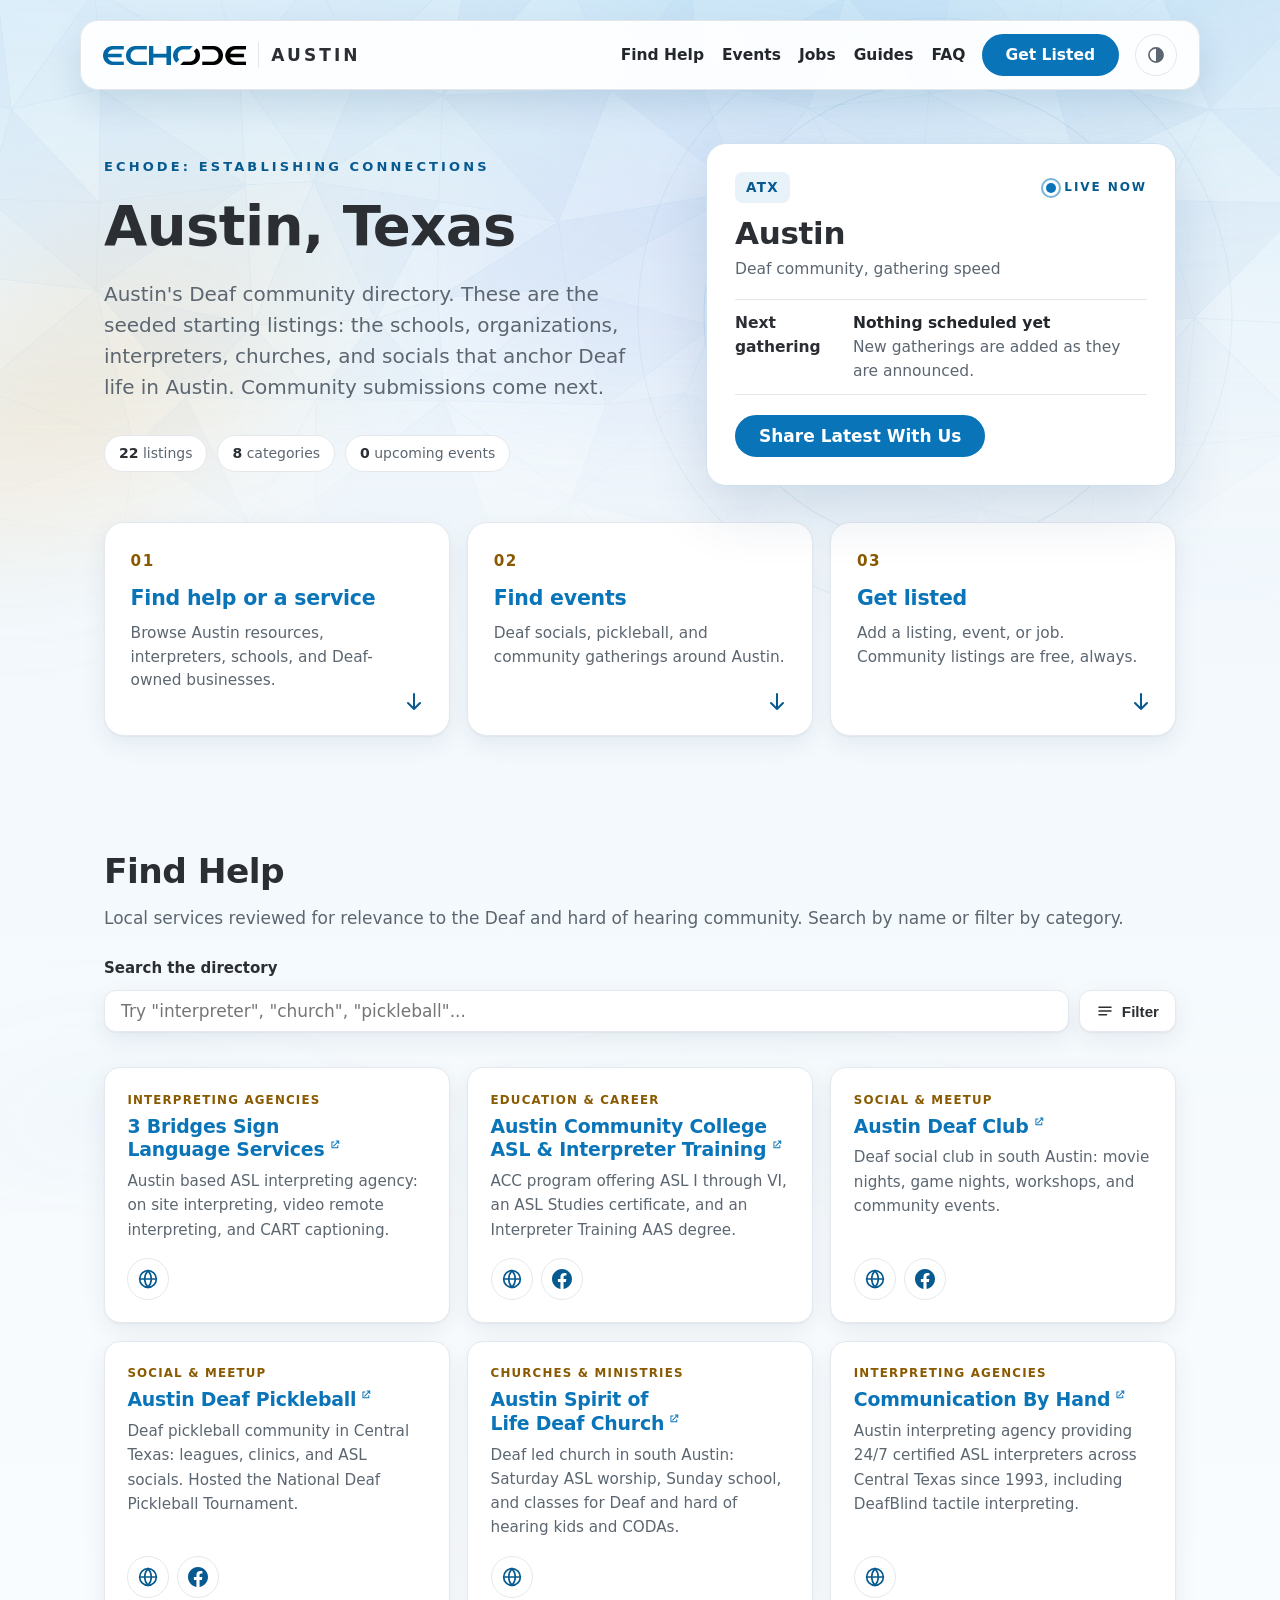
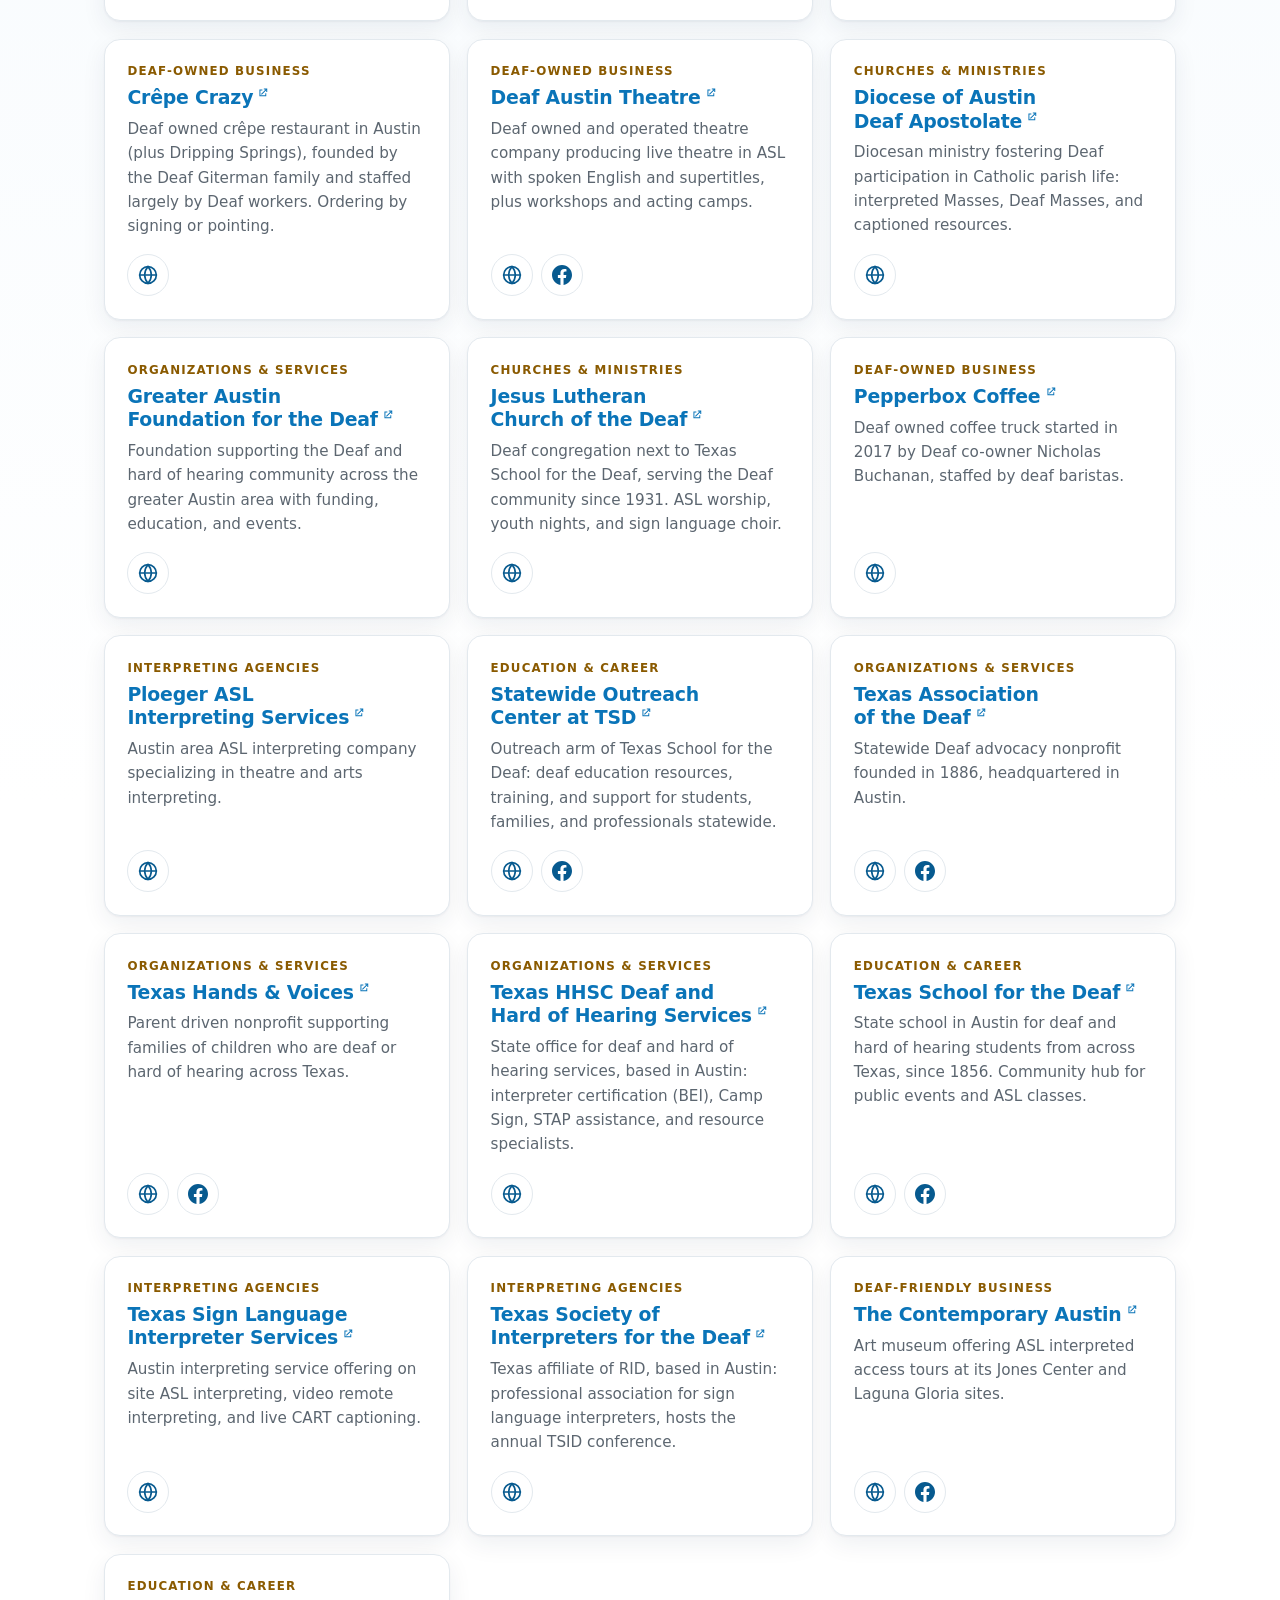
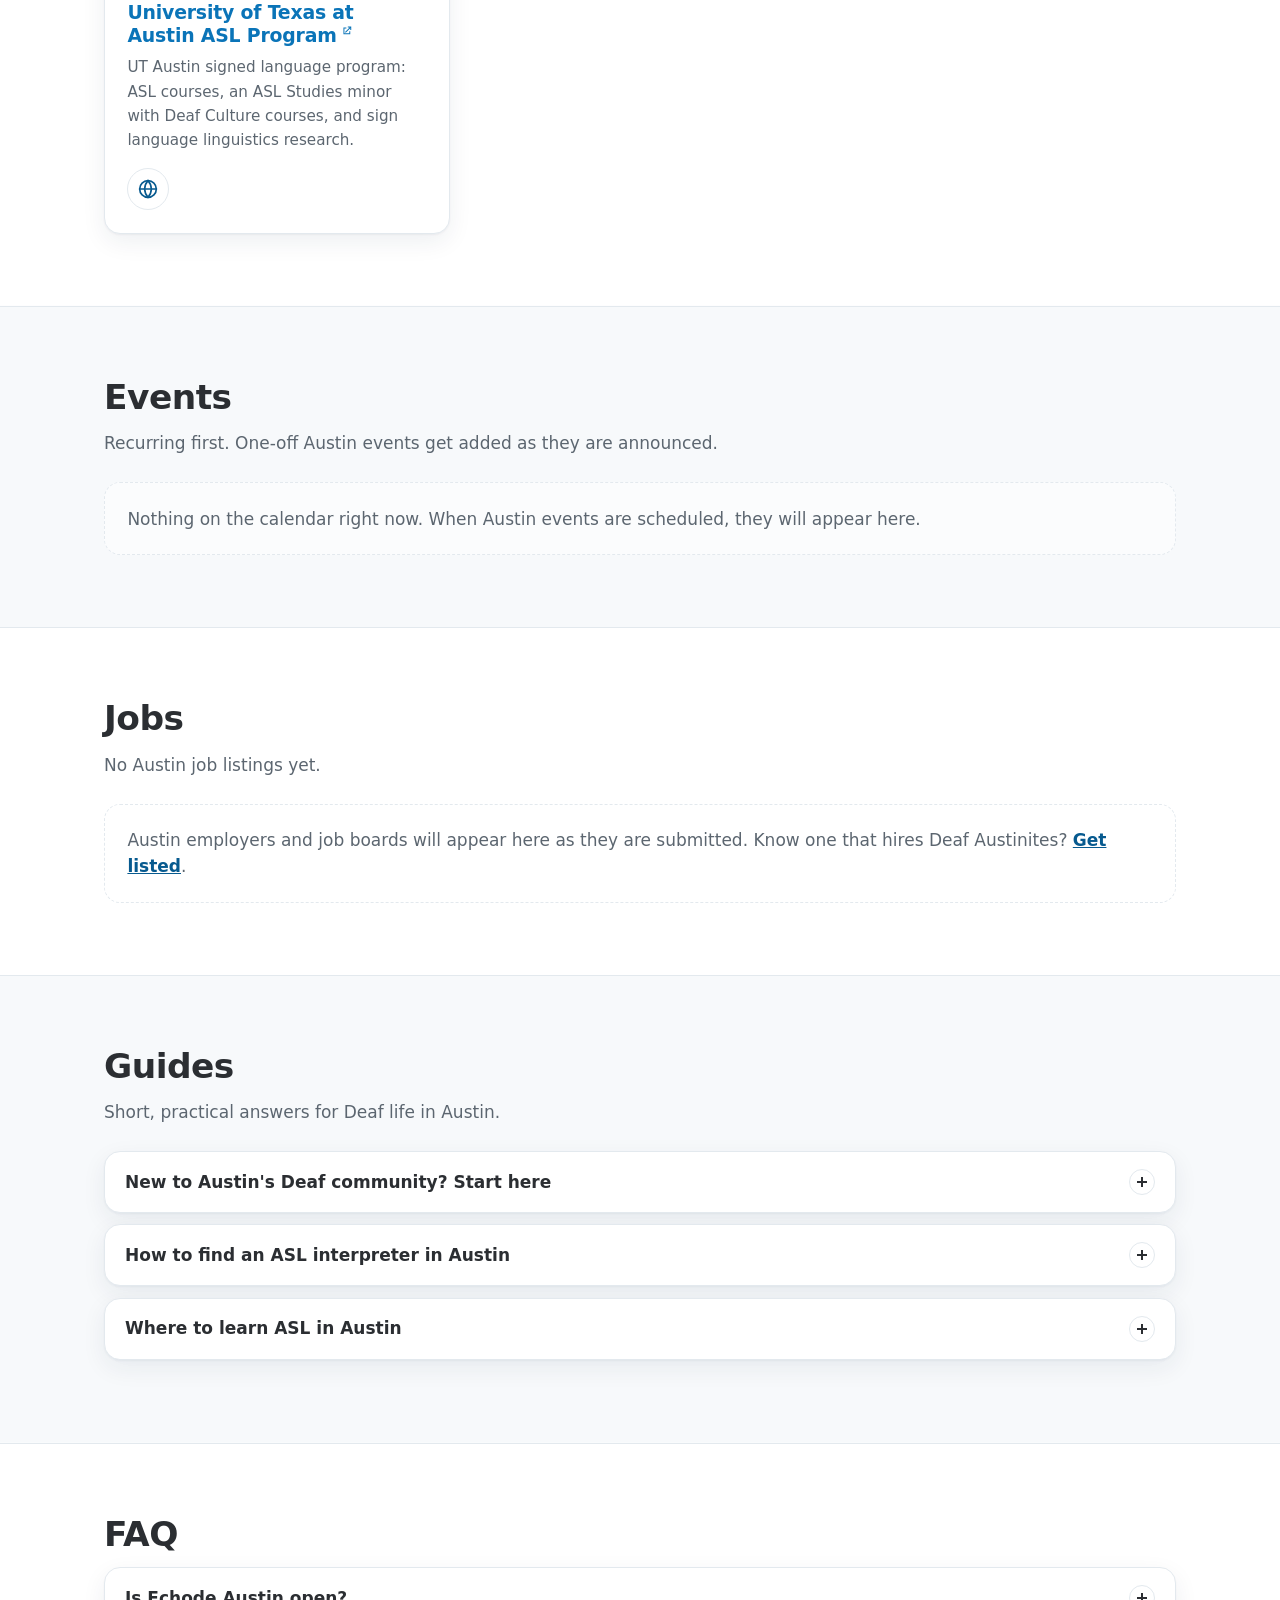
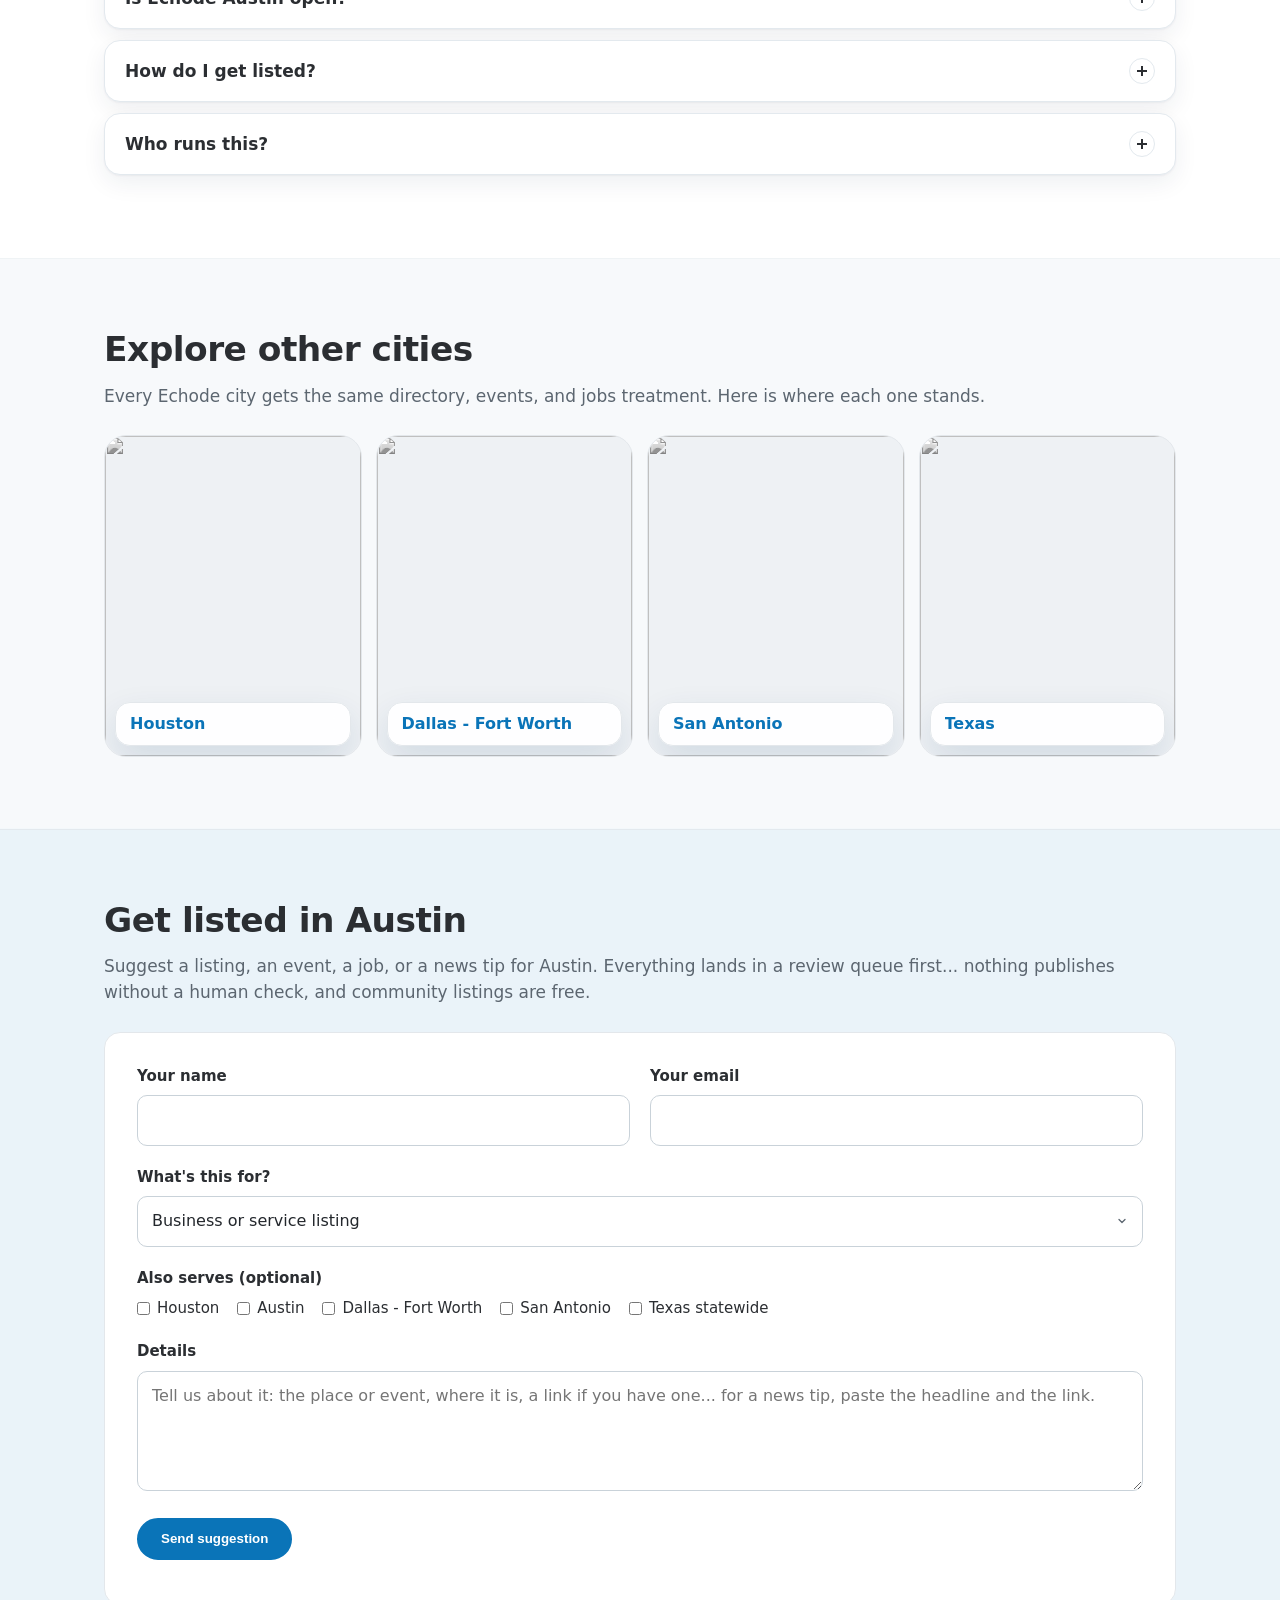
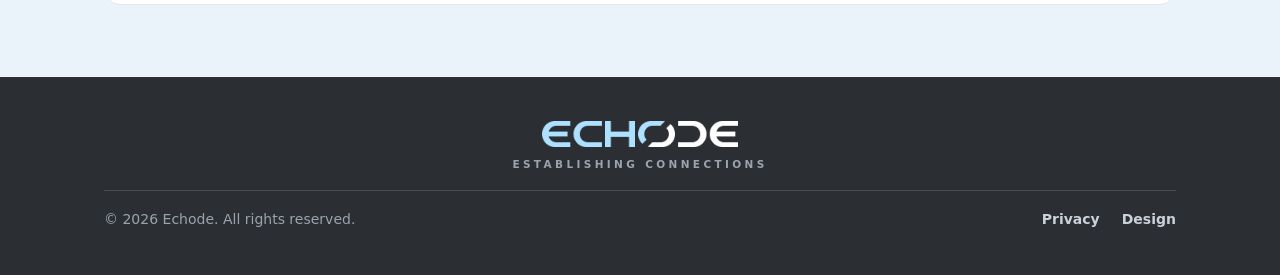
==== atx/index.html @ a5062a6b "Homepage: drop the blue outline on the Houston city card (matches the other cities)" ====
<!DOCTYPE html>
<html lang="en">
<head>
<meta charset="UTF-8">
<meta name="viewport" content="width=device-width, initial-scale=1.0">
<title>Echode Austin - Deaf Community Directory</title>
<link rel="icon" type="image/png" href="../favicon.png" media="(prefers-color-scheme: light)">
<link rel="icon" type="image/png" href="../favicon-dark.png" media="(prefers-color-scheme: dark)">
<link rel="apple-touch-icon" href="../apple-touch-icon.png">
<meta name="description" content="Echode Austin: Austin's Deaf community directory. Seeded listings, events, jobs, and guides, live now.">
<link rel="canonical" href="https://echode.com/atx/">
<meta property="og:title" content="Echode Austin - Deaf Community Directory">
<meta property="og:description" content="Echode Austin: Austin's Deaf community directory. Seeded listings, events, jobs, and guides, live now.">
<meta property="og:type" content="website">
<meta property="og:url" content="https://echode.com/atx/">
<meta property="og:image" content="https://echode.com/og-image.png">
<meta property="og:image:width" content="1200">
<meta property="og:image:height" content="630">
<meta property="og:image:alt" content="Echode share card">
<meta name="twitter:card" content="summary_large_image">
<meta name="twitter:title" content="Echode Austin - Deaf Community Directory">
<meta name="twitter:description" content="Echode Austin: Austin's Deaf community directory. Seeded listings, events, jobs, and guides, live now.">
<meta name="twitter:image" content="https://echode.com/og-image.png">
<link rel="stylesheet" href="../shared.css?v=5">
<!-- Google Analytics -->
<script async src="https://www.googletagmanager.com/gtag/js?id=G-Y56G4N26M4"></script>
<script src="../head.js?v=1"></script>



<link rel="stylesheet" href="../city.css?v=3">
</head>
<body>

<a class="skip" href="#find-help">Skip to main content</a>

<div class="bg-aurora" aria-hidden="true"><i class="b1"></i><i class="b2"></i><i class="b3"></i><i class="b4"></i><i class="b5"></i><i class="b6"></i><div class="bg-mesh"><svg viewBox="0 0 1440 620" preserveAspectRatio="xMidYMin slice" aria-hidden="true" focusable="false"><g opacity="0.47"><polygon points="-60,-40 91,-57 -43,-26" fill="#eef4f9"/><polygon points="-61,295 -68,498 -60,-40" fill="#e6eff6"/><polygon points="91,-57 -11,76 -43,-26" fill="#f4f8fb"/><polygon points="-11,76 -60,-40 -43,-26" fill="#eef4f9"/><polygon points="537,641 1500,660 -60,660" fill="#e6eff6"/><polygon points="-61,295 -31,420 -68,498" fill="#f4f8fb"/><polygon points="300,-56 1136,-56 648,-36" fill="#eef4f9"/><polygon points="1136,-56 300,-56 91,-57" fill="#e6eff6"/><polygon points="1029,-42 1136,-56 1118,70" fill="#f4f8fb"/><polygon points="1136,-56 1029,-42 648,-36" fill="#eef4f9"/><polygon points="1392,-18 1136,-56 1500,-40" fill="#e6eff6"/><polygon points="1396,103 1392,-18 1500,-40" fill="#f4f8fb"/><polygon points="-61,295 -39,191 55,265" fill="#eef4f9"/><polygon points="-39,191 -61,295 -60,-40" fill="#e6eff6"/><polygon points="-11,76 -39,191 -60,-40" fill="#f4f8fb"/><polygon points="451,64 404,176 332,72" fill="#eef4f9"/><polygon points="537,641 887,637 1500,660" fill="#e6eff6"/><polygon points="406,387 405,484 342,508" fill="#f4f8fb"/><polygon points="405,484 406,387 530,388" fill="#eef4f9"/><polygon points="777,75 920,-4 883,105" fill="#e6eff6"/><polygon points="1136,-56 1225,-5 1118,70" fill="#f4f8fb"/><polygon points="1392,-18 1225,-5 1136,-56" fill="#eef4f9"/><polygon points="-39,191 88,193 55,265" fill="#e6eff6"/><polygon points="88,193 -39,191 -11,76" fill="#f4f8fb"/><polygon points="88,193 193,281 55,265" fill="#eef4f9"/><polygon points="193,281 88,193 196,196" fill="#e6eff6"/><polygon points="338,179 404,176 345,315" fill="#f4f8fb"/><polygon points="193,281 338,179 345,315" fill="#eef4f9"/><polygon points="338,179 193,281 196,196" fill="#e6eff6"/><polygon points="404,176 338,179 332,72" fill="#f4f8fb"/><polygon points="338,179 197,86 332,72" fill="#eef4f9"/><polygon points="197,86 338,179 196,196" fill="#e6eff6"/><polygon points="692,87 529,92 648,-36" fill="#f4f8fb"/><polygon points="404,176 529,92 525,195" fill="#eef4f9"/><polygon points="451,64 529,92 404,176" fill="#e6eff6"/><polygon points="300,-56 403,-22 332,72" fill="#f4f8fb"/><polygon points="403,-22 451,64 332,72" fill="#eef4f9"/><polygon points="230,432 280,385 342,508" fill="#e6eff6"/><polygon points="280,385 406,387 342,508" fill="#f4f8fb"/><polygon points="406,387 280,385 345,315" fill="#eef4f9"/><polygon points="280,385 193,281 345,315" fill="#e6eff6"/><polygon points="193,281 280,385 230,432" fill="#f4f8fb"/><polygon points="464,309 524,289 530,388" fill="#eef4f9"/><polygon points="406,387 464,309 530,388" fill="#e6eff6"/><polygon points="464,309 406,387 345,315" fill="#f4f8fb"/><polygon points="404,176 464,309 345,315" fill="#eef4f9"/><polygon points="464,309 404,176 525,195" fill="#e6eff6"/><polygon points="524,289 464,309 525,195" fill="#f4f8fb"/><polygon points="347,612 537,641 -60,660" fill="#eef4f9"/><polygon points="183,602 347,612 -60,660" fill="#e6eff6"/><polygon points="219,522 230,432 342,508" fill="#f4f8fb"/><polygon points="347,612 219,522 342,508" fill="#eef4f9"/><polygon points="219,522 347,612 183,602" fill="#e6eff6"/><polygon points="-68,498 46,616 -68,637" fill="#f4f8fb"/><polygon points="46,616 -60,660 -68,637" fill="#eef4f9"/><polygon points="46,616 183,602 -60,660" fill="#e6eff6"/><polygon points="887,637 1274,642 1500,660" fill="#f4f8fb"/><polygon points="791,316 873,430 764,381" fill="#eef4f9"/><polygon points="654,484 687,392 764,381" fill="#e6eff6"/><polygon points="687,392 654,484 530,388" fill="#f4f8fb"/><polygon points="687,392 791,316 764,381" fill="#eef4f9"/><polygon points="582,528 405,484 530,388" fill="#e6eff6"/><polygon points="654,484 582,528 530,388" fill="#f4f8fb"/><polygon points="769,-24 692,87 648,-36" fill="#eef4f9"/><polygon points="769,-24 777,75 692,87" fill="#e6eff6"/><polygon points="769,-24 920,-4 777,75" fill="#f4f8fb"/><polygon points="1029,-42 769,-24 648,-36" fill="#eef4f9"/><polygon points="920,-4 769,-24 1029,-42" fill="#e6eff6"/><polygon points="641,215 524,289 525,195" fill="#f4f8fb"/><polygon points="529,92 641,215 525,195" fill="#eef4f9"/><polygon points="641,215 529,92 692,87" fill="#e6eff6"/><polygon points="993,170 930,192 883,105" fill="#f4f8fb"/><polygon points="1000,91 1029,-42 1118,70" fill="#eef4f9"/><polygon points="1000,91 920,-4 1029,-42" fill="#e6eff6"/><polygon points="920,-4 1000,91 883,105" fill="#f4f8fb"/><polygon points="1000,91 993,170 883,105" fill="#eef4f9"/><polygon points="1403,316 1396,103 1500,-40" fill="#e6eff6"/><polygon points="1500,660 1403,316 1500,-40" fill="#f4f8fb"/><polygon points="1401,514 1403,316 1500,660" fill="#eef4f9"/><polygon points="300,-56 192,-9 91,-57" fill="#e6eff6"/><polygon points="192,-9 300,-56 332,72" fill="#f4f8fb"/><polygon points="197,86 192,-9 332,72" fill="#eef4f9"/><polygon points="88,193 111,106 196,196" fill="#e6eff6"/><polygon points="111,106 197,86 196,196" fill="#f4f8fb"/><polygon points="111,106 88,193 -11,76" fill="#eef4f9"/><polygon points="111,106 -11,76 91,-57" fill="#e6eff6"/><polygon points="192,-9 111,106 91,-57" fill="#f4f8fb"/><polygon points="111,106 192,-9 197,86" fill="#eef4f9"/><polygon points="529,92 554,-33 648,-36" fill="#e6eff6"/><polygon points="554,-33 529,92 451,64" fill="#f4f8fb"/><polygon points="403,-22 554,-33 451,64" fill="#eef4f9"/><polygon points="554,-33 300,-56 648,-36" fill="#e6eff6"/><polygon points="554,-33 403,-22 300,-56" fill="#f4f8fb"/><polygon points="405,484 452,599 342,508" fill="#eef4f9"/><polygon points="452,599 347,612 342,508" fill="#e6eff6"/><polygon points="347,612 452,599 537,641" fill="#f4f8fb"/><polygon points="452,599 582,528 537,641" fill="#eef4f9"/><polygon points="582,528 452,599 405,484" fill="#e6eff6"/><polygon points="193,281 80,376 55,265" fill="#f4f8fb"/><polygon points="80,376 193,281 230,432" fill="#eef4f9"/><polygon points="80,376 -61,295 55,265" fill="#e6eff6"/><polygon points="80,376 -31,420 -61,295" fill="#f4f8fb"/><polygon points="57,495 219,522 183,602" fill="#eef4f9"/><polygon points="46,616 57,495 183,602" fill="#e6eff6"/><polygon points="219,522 57,495 230,432" fill="#f4f8fb"/><polygon points="57,495 80,376 230,432" fill="#eef4f9"/><polygon points="80,376 57,495 -31,420" fill="#e6eff6"/><polygon points="-31,420 57,495 -68,498" fill="#f4f8fb"/><polygon points="57,495 46,616 -68,498" fill="#eef4f9"/><polygon points="1384,611 1401,514 1500,660" fill="#e6eff6"/><polygon points="1274,642 1384,611 1500,660" fill="#f4f8fb"/><polygon points="1050,492 873,430 1030,389" fill="#eef4f9"/><polygon points="1116,590 1050,492 1153,515" fill="#e6eff6"/><polygon points="1050,492 1173,411 1153,515" fill="#f4f8fb"/><polygon points="1173,411 1050,492 1030,389" fill="#eef4f9"/><polygon points="1050,492 886,522 873,430" fill="#e6eff6"/><polygon points="769,599 640,623 654,484" fill="#f4f8fb"/><polygon points="640,623 582,528 654,484" fill="#eef4f9"/><polygon points="582,528 640,623 537,641" fill="#e6eff6"/><polygon points="640,623 887,637 537,641" fill="#f4f8fb"/><polygon points="640,623 769,599 887,637" fill="#eef4f9"/><polygon points="641,215 649,279 524,289" fill="#e6eff6"/><polygon points="524,289 649,279 530,388" fill="#f4f8fb"/><polygon points="649,279 687,392 530,388" fill="#eef4f9"/><polygon points="687,392 649,279 791,316" fill="#e6eff6"/><polygon points="930,192 817,185 883,105" fill="#f4f8fb"/><polygon points="817,185 777,75 883,105" fill="#eef4f9"/><polygon points="777,75 817,185 692,87" fill="#e6eff6"/><polygon points="817,185 641,215 692,87" fill="#f4f8fb"/><polygon points="649,279 817,185 791,316" fill="#eef4f9"/><polygon points="817,185 649,279 641,215" fill="#e6eff6"/><polygon points="873,430 899,270 1030,389" fill="#f4f8fb"/><polygon points="899,270 873,430 791,316" fill="#eef4f9"/><polygon points="817,185 899,270 791,316" fill="#e6eff6"/><polygon points="899,270 817,185 930,192" fill="#f4f8fb"/><polygon points="1272,106 1392,-18 1396,103" fill="#eef4f9"/><polygon points="1272,106 1225,-5 1392,-18" fill="#e6eff6"/><polygon points="1225,-5 1272,106 1118,70" fill="#f4f8fb"/><polygon points="1246,432 1173,411 1257,308" fill="#eef4f9"/><polygon points="1131,317 1225,194 1257,308" fill="#e6eff6"/><polygon points="1173,411 1131,317 1257,308" fill="#f4f8fb"/><polygon points="1131,317 1173,411 1030,389" fill="#eef4f9"/><polygon points="1225,194 1366,197 1257,308" fill="#e6eff6"/><polygon points="1366,197 1403,316 1257,308" fill="#f4f8fb"/><polygon points="1403,316 1366,197 1396,103" fill="#eef4f9"/><polygon points="1366,197 1272,106 1396,103" fill="#e6eff6"/><polygon points="1272,106 1366,197 1225,194" fill="#f4f8fb"/><polygon points="886,522 814,529 873,430" fill="#eef4f9"/><polygon points="873,430 814,529 764,381" fill="#e6eff6"/><polygon points="769,599 814,529 887,637" fill="#f4f8fb"/><polygon points="814,529 886,522 887,637" fill="#eef4f9"/><polygon points="814,529 654,484 764,381" fill="#e6eff6"/><polygon points="814,529 769,599 654,484" fill="#f4f8fb"/><polygon points="886,522 989,604 887,637" fill="#eef4f9"/><polygon points="989,604 886,522 1050,492" fill="#e6eff6"/><polygon points="989,604 1050,492 1116,590" fill="#f4f8fb"/><polygon points="989,604 1274,642 887,637" fill="#eef4f9"/><polygon points="989,604 1116,590 1274,642" fill="#e6eff6"/><polygon points="1173,411 1229,513 1153,515" fill="#f4f8fb"/><polygon points="1246,432 1229,513 1173,411" fill="#eef4f9"/><polygon points="1229,513 1116,590 1153,515" fill="#e6eff6"/><polygon points="1116,590 1229,513 1274,642" fill="#f4f8fb"/><polygon points="1384,611 1229,513 1401,514" fill="#eef4f9"/><polygon points="1229,513 1384,611 1274,642" fill="#e6eff6"/><polygon points="1403,316 1370,419 1257,308" fill="#f4f8fb"/><polygon points="1370,419 1246,432 1257,308" fill="#eef4f9"/><polygon points="1370,419 1403,316 1401,514" fill="#e6eff6"/><polygon points="1229,513 1370,419 1401,514" fill="#f4f8fb"/><polygon points="1370,419 1229,513 1246,432" fill="#eef4f9"/><polygon points="1026,315 1131,317 1030,389" fill="#e6eff6"/><polygon points="899,270 1026,315 1030,389" fill="#f4f8fb"/><polygon points="1026,315 930,192 993,170" fill="#eef4f9"/><polygon points="1026,315 899,270 930,192" fill="#e6eff6"/><polygon points="1131,317 1145,164 1225,194" fill="#f4f8fb"/><polygon points="1145,164 1026,315 993,170" fill="#eef4f9"/><polygon points="1026,315 1145,164 1131,317" fill="#e6eff6"/><polygon points="1145,164 1000,91 1118,70" fill="#f4f8fb"/><polygon points="1000,91 1145,164 993,170" fill="#eef4f9"/><polygon points="1272,106 1145,164 1118,70" fill="#e6eff6"/><polygon points="1145,164 1272,106 1225,194" fill="#f4f8fb"/></g><g stroke="#c9ddef" stroke-width="1" opacity="0.26"><line x1="1145" y1="164" x2="1131" y2="317"/><line x1="654" y1="484" x2="764" y2="381"/><line x1="1030" y1="389" x2="1050" y2="492"/><line x1="280" y1="385" x2="406" y2="387"/><line x1="930" y1="192" x2="993" y2="170"/><line x1="230" y1="432" x2="342" y2="508"/><line x1="554" y1="-33" x2="648" y2="-36"/><line x1="641" y1="215" x2="649" y2="279"/><line x1="1403" y1="316" x2="1401" y2="514"/><line x1="111" y1="106" x2="88" y2="193"/><line x1="183" y1="602" x2="-60" y2="660"/><line x1="524" y1="289" x2="641" y2="215"/><line x1="464" y1="309" x2="524" y2="289"/><line x1="192" y1="-9" x2="332" y2="72"/><line x1="582" y1="528" x2="537" y2="641"/><line x1="88" y1="193" x2="193" y2="281"/><line x1="1173" y1="411" x2="1229" y2="513"/><line x1="1274" y1="642" x2="1500" y2="660"/><line x1="1050" y1="492" x2="1153" y2="515"/><line x1="347" y1="612" x2="452" y2="599"/><line x1="197" y1="86" x2="338" y2="179"/><line x1="406" y1="387" x2="530" y2="388"/><line x1="230" y1="432" x2="219" y2="522"/><line x1="1000" y1="91" x2="1118" y2="70"/><line x1="342" y1="508" x2="406" y2="387"/><line x1="654" y1="484" x2="769" y2="599"/><line x1="1131" y1="317" x2="1173" y2="411"/><line x1="887" y1="637" x2="1274" y2="642"/><line x1="899" y1="270" x2="1026" y2="315"/><line x1="57" y1="495" x2="230" y2="432"/><line x1="192" y1="-9" x2="197" y2="86"/><line x1="-68" y1="498" x2="57" y2="495"/><line x1="332" y1="72" x2="403" y2="-22"/><line x1="88" y1="193" x2="55" y2="265"/><line x1="-43" y1="-26" x2="91" y2="-57"/><line x1="193" y1="281" x2="338" y2="179"/><line x1="1173" y1="411" x2="1153" y2="515"/><line x1="993" y1="170" x2="1145" y2="164"/><line x1="1257" y1="308" x2="1370" y2="419"/><line x1="-11" y1="76" x2="111" y2="106"/><line x1="197" y1="86" x2="196" y2="196"/><line x1="-68" y1="637" x2="46" y2="616"/><line x1="654" y1="484" x2="640" y2="623"/><line x1="648" y1="-36" x2="692" y2="87"/><line x1="91" y1="-57" x2="300" y2="-56"/><line x1="777" y1="75" x2="920" y2="-4"/><line x1="405" y1="484" x2="582" y2="528"/><line x1="1229" y1="513" x2="1370" y2="419"/><line x1="887" y1="637" x2="1500" y2="660"/><line x1="1136" y1="-56" x2="1225" y2="-5"/><line x1="817" y1="185" x2="883" y2="105"/><line x1="524" y1="289" x2="530" y2="388"/><line x1="451" y1="64" x2="529" y2="92"/><line x1="687" y1="392" x2="791" y2="316"/><line x1="332" y1="72" x2="404" y2="176"/><line x1="530" y1="388" x2="687" y2="392"/><line x1="57" y1="495" x2="183" y2="602"/><line x1="1257" y1="308" x2="1246" y2="432"/><line x1="1153" y1="515" x2="1116" y2="590"/><line x1="1026" y1="315" x2="1131" y2="317"/><line x1="1396" y1="103" x2="1366" y2="197"/><line x1="347" y1="612" x2="-60" y2="660"/><line x1="196" y1="196" x2="193" y2="281"/><line x1="91" y1="-57" x2="192" y2="-9"/><line x1="345" y1="315" x2="404" y2="176"/><line x1="887" y1="637" x2="989" y2="604"/><line x1="1246" y1="432" x2="1229" y2="513"/><line x1="1145" y1="164" x2="1225" y2="194"/><line x1="1118" y1="70" x2="1145" y2="164"/><line x1="-39" y1="191" x2="-60" y2="-40"/><line x1="1384" y1="611" x2="1500" y2="660"/><line x1="1229" y1="513" x2="1384" y2="611"/><line x1="641" y1="215" x2="817" y2="185"/><line x1="57" y1="495" x2="46" y2="616"/><line x1="-61" y1="295" x2="55" y2="265"/><line x1="332" y1="72" x2="338" y2="179"/><line x1="817" y1="185" x2="899" y2="270"/><line x1="1225" y1="-5" x2="1272" y2="106"/><line x1="769" y1="-24" x2="777" y2="75"/><line x1="582" y1="528" x2="654" y2="484"/><line x1="1272" y1="106" x2="1366" y2="197"/><line x1="989" y1="604" x2="1274" y2="642"/><line x1="1500" y1="-40" x2="1500" y2="660"/><line x1="219" y1="522" x2="347" y2="612"/><line x1="537" y1="641" x2="1500" y2="660"/><line x1="529" y1="92" x2="692" y2="87"/><line x1="649" y1="279" x2="687" y2="392"/><line x1="404" y1="176" x2="529" y2="92"/><line x1="777" y1="75" x2="817" y2="185"/><line x1="1029" y1="-42" x2="1136" y2="-56"/><line x1="920" y1="-4" x2="1000" y2="91"/><line x1="1131" y1="317" x2="1257" y2="308"/><line x1="1229" y1="513" x2="1274" y2="642"/><line x1="817" y1="185" x2="791" y2="316"/><line x1="687" y1="392" x2="654" y2="484"/><line x1="-31" y1="420" x2="80" y2="376"/><line x1="-68" y1="637" x2="-60" y2="660"/><line x1="338" y1="179" x2="345" y2="315"/><line x1="791" y1="316" x2="873" y2="430"/><line x1="464" y1="309" x2="525" y2="195"/><line x1="192" y1="-9" x2="300" y2="-56"/><line x1="1272" y1="106" x2="1225" y2="194"/><line x1="88" y1="193" x2="196" y2="196"/><line x1="989" y1="604" x2="1116" y2="590"/><line x1="883" y1="105" x2="993" y2="170"/><line x1="1136" y1="-56" x2="1392" y2="-18"/><line x1="219" y1="522" x2="183" y2="602"/><line x1="55" y1="265" x2="193" y2="281"/><line x1="345" y1="315" x2="280" y2="385"/><line x1="525" y1="195" x2="641" y2="215"/><line x1="1225" y1="194" x2="1257" y2="308"/><line x1="920" y1="-4" x2="883" y2="105"/><line x1="814" y1="529" x2="873" y2="430"/><line x1="654" y1="484" x2="814" y2="529"/><line x1="648" y1="-36" x2="769" y2="-24"/><line x1="-61" y1="295" x2="-68" y2="498"/><line x1="791" y1="316" x2="764" y2="381"/><line x1="692" y1="87" x2="777" y2="75"/><line x1="342" y1="508" x2="452" y2="599"/><line x1="537" y1="641" x2="887" y2="637"/><line x1="524" y1="289" x2="649" y2="279"/><line x1="464" y1="309" x2="530" y2="388"/><line x1="883" y1="105" x2="930" y2="192"/><line x1="1401" y1="514" x2="1384" y2="611"/><line x1="1257" y1="308" x2="1403" y2="316"/><line x1="648" y1="-36" x2="1136" y2="-56"/><line x1="769" y1="-24" x2="1029" y2="-42"/><line x1="-11" y1="76" x2="91" y2="-57"/><line x1="1153" y1="515" x2="1229" y2="513"/><line x1="193" y1="281" x2="280" y2="385"/><line x1="452" y1="599" x2="537" y2="641"/><line x1="764" y1="381" x2="814" y2="529"/><line x1="80" y1="376" x2="230" y2="432"/><line x1="404" y1="176" x2="464" y2="309"/><line x1="1116" y1="590" x2="1274" y2="642"/><line x1="280" y1="385" x2="342" y2="508"/><line x1="196" y1="196" x2="338" y2="179"/><line x1="-43" y1="-26" x2="-60" y2="-40"/><line x1="1118" y1="70" x2="1272" y2="106"/><line x1="814" y1="529" x2="887" y2="637"/><line x1="1000" y1="91" x2="1145" y2="164"/><line x1="342" y1="508" x2="347" y2="612"/><line x1="300" y1="-56" x2="332" y2="72"/><line x1="57" y1="495" x2="219" y2="522"/><line x1="451" y1="64" x2="554" y2="-33"/><line x1="464" y1="309" x2="406" y2="387"/><line x1="1225" y1="-5" x2="1392" y2="-18"/><line x1="-68" y1="498" x2="46" y2="616"/><line x1="873" y1="430" x2="1050" y2="492"/><line x1="1030" y1="389" x2="1173" y2="411"/><line x1="648" y1="-36" x2="1029" y2="-42"/><line x1="1366" y1="197" x2="1403" y2="316"/><line x1="769" y1="-24" x2="920" y2="-4"/><line x1="193" y1="281" x2="230" y2="432"/><line x1="111" y1="106" x2="197" y2="86"/><line x1="-11" y1="76" x2="88" y2="193"/><line x1="814" y1="529" x2="769" y2="599"/><line x1="649" y1="279" x2="791" y2="316"/><line x1="1000" y1="91" x2="993" y2="170"/><line x1="-11" y1="76" x2="-60" y2="-40"/><line x1="764" y1="381" x2="873" y2="430"/><line x1="1229" y1="513" x2="1401" y2="514"/><line x1="300" y1="-56" x2="1136" y2="-56"/><line x1="345" y1="315" x2="406" y2="387"/><line x1="537" y1="641" x2="640" y2="623"/><line x1="-68" y1="498" x2="-68" y2="637"/><line x1="230" y1="432" x2="280" y2="385"/><line x1="873" y1="430" x2="886" y2="522"/><line x1="817" y1="185" x2="930" y2="192"/><line x1="1392" y1="-18" x2="1500" y2="-40"/><line x1="886" y1="522" x2="989" y2="604"/><line x1="338" y1="179" x2="404" y2="176"/><line x1="1272" y1="106" x2="1396" y2="103"/><line x1="1403" y1="316" x2="1370" y2="419"/><line x1="300" y1="-56" x2="648" y2="-36"/><line x1="1401" y1="514" x2="1500" y2="660"/><line x1="-11" y1="76" x2="-39" y2="191"/><line x1="-39" y1="191" x2="55" y2="265"/><line x1="403" y1="-22" x2="451" y2="64"/><line x1="529" y1="92" x2="648" y2="-36"/><line x1="-68" y1="498" x2="-60" y2="-40"/><line x1="-60" y1="660" x2="1500" y2="660"/><line x1="219" y1="522" x2="342" y2="508"/><line x1="1050" y1="492" x2="1173" y2="411"/><line x1="640" y1="623" x2="887" y2="637"/><line x1="1173" y1="411" x2="1246" y2="432"/><line x1="1370" y1="419" x2="1401" y2="514"/><line x1="920" y1="-4" x2="1029" y2="-42"/><line x1="197" y1="86" x2="332" y2="72"/><line x1="1392" y1="-18" x2="1396" y2="103"/><line x1="451" y1="64" x2="404" y2="176"/><line x1="-61" y1="295" x2="80" y2="376"/><line x1="886" y1="522" x2="887" y2="637"/><line x1="791" y1="316" x2="899" y2="270"/><line x1="91" y1="-57" x2="-60" y2="-40"/><line x1="930" y1="192" x2="1026" y2="315"/><line x1="300" y1="-56" x2="554" y2="-33"/><line x1="1136" y1="-56" x2="1500" y2="-40"/><line x1="-39" y1="191" x2="-61" y2="295"/><line x1="640" y1="623" x2="769" y2="599"/><line x1="529" y1="92" x2="641" y2="215"/><line x1="1050" y1="492" x2="1116" y2="590"/><line x1="404" y1="176" x2="525" y2="195"/><line x1="1396" y1="103" x2="1500" y2="-40"/><line x1="1029" y1="-42" x2="1118" y2="70"/><line x1="-61" y1="295" x2="-31" y2="420"/><line x1="930" y1="192" x2="899" y2="270"/><line x1="405" y1="484" x2="530" y2="388"/><line x1="554" y1="-33" x2="529" y2="92"/><line x1="342" y1="508" x2="405" y2="484"/><line x1="692" y1="87" x2="769" y2="-24"/><line x1="1246" y1="432" x2="1370" y2="419"/><line x1="-31" y1="420" x2="57" y2="495"/><line x1="300" y1="-56" x2="403" y2="-22"/><line x1="899" y1="270" x2="1030" y2="389"/><line x1="1403" y1="316" x2="1500" y2="-40"/><line x1="1257" y1="308" x2="1366" y2="197"/><line x1="332" y1="72" x2="451" y2="64"/><line x1="530" y1="388" x2="649" y2="279"/><line x1="193" y1="281" x2="345" y2="315"/><line x1="452" y1="599" x2="582" y2="528"/><line x1="529" y1="92" x2="525" y2="195"/><line x1="80" y1="376" x2="193" y2="281"/><line x1="1050" y1="492" x2="989" y2="604"/><line x1="1026" y1="315" x2="1145" y2="164"/><line x1="1116" y1="590" x2="1229" y2="513"/><line x1="1029" y1="-42" x2="1000" y2="91"/><line x1="814" y1="529" x2="886" y2="522"/><line x1="1118" y1="70" x2="1225" y2="-5"/><line x1="46" y1="616" x2="183" y2="602"/><line x1="406" y1="387" x2="405" y2="484"/><line x1="769" y1="599" x2="887" y2="637"/><line x1="1145" y1="164" x2="1272" y2="106"/><line x1="46" y1="616" x2="-60" y2="660"/><line x1="-31" y1="420" x2="-68" y2="498"/><line x1="777" y1="75" x2="883" y2="105"/><line x1="899" y1="270" x2="873" y2="430"/><line x1="692" y1="87" x2="817" y2="185"/><line x1="873" y1="430" x2="1030" y2="389"/><line x1="1030" y1="389" x2="1131" y2="317"/><line x1="1403" y1="316" x2="1500" y2="660"/><line x1="-43" y1="-26" x2="-11" y2="76"/><line x1="687" y1="392" x2="764" y2="381"/><line x1="111" y1="106" x2="192" y2="-9"/><line x1="530" y1="388" x2="654" y2="484"/><line x1="55" y1="265" x2="80" y2="376"/><line x1="993" y1="170" x2="1026" y2="315"/><line x1="-61" y1="295" x2="-60" y2="-40"/><line x1="525" y1="195" x2="524" y2="289"/><line x1="403" y1="-22" x2="554" y2="-33"/><line x1="1396" y1="103" x2="1403" y2="316"/><line x1="1274" y1="642" x2="1384" y2="611"/><line x1="649" y1="279" x2="817" y2="185"/><line x1="537" y1="641" x2="-60" y2="660"/><line x1="91" y1="-57" x2="1136" y2="-56"/><line x1="405" y1="484" x2="452" y2="599"/><line x1="345" y1="315" x2="464" y2="309"/><line x1="1225" y1="194" x2="1366" y2="197"/><line x1="692" y1="87" x2="641" y2="215"/><line x1="1131" y1="317" x2="1225" y2="194"/><line x1="1136" y1="-56" x2="1118" y2="70"/><line x1="886" y1="522" x2="1050" y2="492"/><line x1="1272" y1="106" x2="1392" y2="-18"/><line x1="183" y1="602" x2="347" y2="612"/><line x1="530" y1="388" x2="582" y2="528"/><line x1="111" y1="106" x2="196" y2="196"/><line x1="80" y1="376" x2="57" y2="495"/><line x1="-39" y1="191" x2="88" y2="193"/><line x1="883" y1="105" x2="1000" y2="91"/><line x1="582" y1="528" x2="640" y2="623"/><line x1="1173" y1="411" x2="1257" y2="308"/><line x1="1026" y1="315" x2="1030" y2="389"/><line x1="91" y1="-57" x2="111" y2="106"/><line x1="347" y1="612" x2="537" y2="641"/></g></svg></div></div>

<header>
  <div class="wrap bar">
    <span class="city-lock">
      <a class="wordmark" href="../" aria-label="Echode home"><img src="../echode-logo.png" alt="" width="996" height="132"></a>
      <span class="div" aria-hidden="true"></span>
      <a class="city-name" href="#top" aria-label="Echode Austin home">AUSTIN</a>
    </span>
    
    <nav id="cityNav" aria-label="Austin">
      <a href="#find-help">Find Help</a>
      <a href="#events">Events</a>
      <a href="#jobs">Jobs</a>
      <a href="#guides">Guides</a>
      <a href="#faq">FAQ</a>
      <span class="nav-cta"><a class="btn" href="#get-listed">Get Listed</a></span>
    </nav>
      <button class="theme-toggle" id="themeToggle" type="button" aria-label="Theme: Auto. Switch theme"><svg class="icon-moon" viewBox="0 0 24 24" aria-hidden="true" focusable="false"><path d="M21 12.79A9 9 0 1 1 11.21 3a7 7 0 0 0 9.79 9.79z"/></svg><svg class="icon-sun" viewBox="0 0 24 24" aria-hidden="true" focusable="false" style="fill:none"><path d="M12 17a5 5 0 1 1 0-10 5 5 0 0 1 0 10zm0-15v2.5M12 19.5V22M2 12h2.5M19.5 12H22M4.2 4.2l1.8 1.8M18 18l1.8 1.8M19.8 4.2L18 6M6 18l-1.8 1.8" stroke="currentColor" stroke-width="2" fill="none" stroke-linecap="round"/></svg><svg class="icon-auto" viewBox="0 0 24 24" aria-hidden="true" focusable="false"><circle cx="12" cy="12" r="8.5" fill="none" stroke="currentColor" stroke-width="2"/><path d="M12 3.5a8.5 8.5 0 0 1 0 17z"/></svg></button>
      <button class="nav-toggle" id="navToggle" aria-expanded="false" aria-controls="cityNav" aria-label="Menu"><span></span><span></span></button>
  </div>
</header>

<main id="top">
  <div class="wrap">
    <div class="xhero">
      <div class="xhero-grid">
      <div class="xhero-text">
      <p class="eyebrow">Echode: Establishing Connections</p>
      <h1>Austin, Texas</h1>
      <p class="lede">Austin's Deaf community directory. These are the seeded starting listings: the schools, organizations, interpreters, churches, and socials that anchor Deaf life in Austin. Community submissions come next.</p>
      <div class="hero-meta">
        <div class="stats">
        <span><b data-stat="listings">22</b> listings</span>
        <span><b data-stat="categories">7</b> categories</span>
        <span id="statEvents"><b>1</b> upcoming event</span>
        </div>
      </div>
      </div>
      <div class="hero-visual">
        <svg class="rings" viewBox="0 0 600 600" aria-hidden="true" focusable="false"><g fill="none" stroke="#0a74b8"><circle cx="300" cy="300" r="90" opacity=".16"/><circle cx="300" cy="300" r="150" opacity=".12"/><circle cx="300" cy="300" r="210" opacity=".09"/><circle cx="300" cy="300" r="270" opacity=".06"/><circle class="ring-anim" cx="300" cy="300" r="120" opacity="0"/><circle class="ring-anim d2" cx="300" cy="300" r="120" opacity="0"/></g></svg>
        <div class="stack">
          <p class="sr-only">Austin status card: Austin is live. The next gathering is Deaf Night Out ATX.</p>
          <div class="status-card">
            <div class="card-top">
              <span class="code-chip">ATX</span>
              <span class="live-badge"><span class="pulse"></span>LIVE NOW</span>
            </div>
            <h3>Austin</h3>
            <p class="card-sub">Deaf community, gathering speed</p>
            <dl class="card-rows">
              <div><dt>Next gathering</dt><dd><strong id="cardNextName">Deaf Night Out ATX</strong><br><span id="cardNextWhen">Saturday, November 14, 2026 · Long Branch Saloon · Round Rock</span></dd></div>
              <div id="newsRow" hidden><dt>Latest</dt><dd><a id="newsLink" href="#" target="_blank" rel="noopener"><strong id="newsTitle"></strong><svg class="ext" viewBox="0 0 24 24" aria-hidden="true" focusable="false"><path d="M14 3h7v7h-2V6.41l-9.29 9.3-1.42-1.42L17.59 5H14V3zM5 5h6v2H7v10h10v-4h2v6H5V5z"/></svg></a><br><span id="newsDate"></span></dd></div>
            </dl>
            <a class="btn" href="#get-listed">Share Latest With Us</a>
          </div>
        </div>
      </div>
      </div>
      <div class="goal-cards">
        <a class="goal-card" href="#find-help"><span class="goal-num" aria-hidden="true">01</span><span class="goal-title">Find help or a service</span><span class="goal-text">Browse Austin resources, interpreters, schools, and Deaf-owned businesses.</span><svg class="goal-arrow" viewBox="0 0 24 24" fill="none" stroke="currentColor" stroke-width="2" stroke-linecap="round" stroke-linejoin="round" aria-hidden="true"><path d="M12 4v15M6 13l6 6 6-6"/></svg></a>
        <a class="goal-card" href="#events"><span class="goal-num" aria-hidden="true">02</span><span class="goal-title">Find events</span><span class="goal-text">Deaf socials, pickleball, and community gatherings around Austin.</span><svg class="goal-arrow" viewBox="0 0 24 24" fill="none" stroke="currentColor" stroke-width="2" stroke-linecap="round" stroke-linejoin="round" aria-hidden="true"><path d="M12 4v15M6 13l6 6 6-6"/></svg></a>
        <a class="goal-card" href="#get-listed"><span class="goal-num" aria-hidden="true">03</span><span class="goal-title">Get listed</span><span class="goal-text">Add a listing, event, or job. Community listings are free, always.</span><svg class="goal-arrow" viewBox="0 0 24 24" fill="none" stroke="currentColor" stroke-width="2" stroke-linecap="round" stroke-linejoin="round" aria-hidden="true"><path d="M12 4v15M6 13l6 6 6-6"/></svg></a>
      </div>
    </div>

    <section class="xsec first" id="find-help">
      <h2>Find Help</h2>
      <p class="sub">Local services reviewed for relevance to the Deaf and hard of hearing community. Search by name or filter by category.</p>
      <div class="toolbar">
        <label class="search-label" for="directory-search">Search the directory</label>
        <div class="sf-row">
          <input type="search" id="directory-search" placeholder="Try &quot;interpreter&quot;, &quot;church&quot;, &quot;pickleball&quot;..." autocomplete="off">
          <button type="button" class="filter-btn" id="filterToggle" aria-expanded="false" aria-controls="categoryPanel"><svg viewBox="0 0 24 24" width="18" height="18" fill="none" stroke="currentColor" stroke-width="2" stroke-linecap="round" aria-hidden="true"><path d="M4 7h16M4 12h16M4 17h10"/></svg><span>Filter</span></button>
        </div>
        <div class="filter-panel" id="categoryPanel" hidden>
          <div class="filter-tags" id="categoryTags"><button type="button" data-filter="" aria-pressed="true">All</button><button type="button" data-filter="Organizations &amp; Services" aria-pressed="false">Organizations &amp; Services</button><button type="button" data-filter="Education &amp; Career" aria-pressed="false">Education &amp; Career</button><button type="button" data-filter="Interpreting Agencies" aria-pressed="false">Interpreting Agencies</button><button type="button" data-filter="Social &amp; Meetup" aria-pressed="false">Social &amp; Meetup</button><button type="button" data-filter="Churches &amp; Ministries" aria-pressed="false">Churches &amp; Ministries</button><button type="button" data-filter="Deaf-Owned Business" aria-pressed="false">Deaf-Owned Business</button><button type="button" data-filter="Deaf-Friendly Business" aria-pressed="false">Deaf-Friendly Business</button><button type="button" data-filter="Health &amp; Wellness" aria-pressed="false">Health &amp; Wellness</button></div>
        </div>
        <div class="search-meta" id="searchMeta" hidden>
          <span class="meta-left"><span id="activeFilter"></span><button type="button" class="clear-btn" id="searchClear" aria-label="Clear search and filter" title="Clear search and filter"><svg viewBox="0 0 24 24" width="14" height="14" aria-hidden="true" fill="none" stroke="currentColor" stroke-width="2" stroke-linecap="round"><path d="M6 6l12 12M18 6L6 18"/></svg></button></span>
          <span id="searchCount" role="status" aria-live="polite"></span>
        </div>
      </div>
      <p class="empty-note" id="directoryEmpty" hidden>No listings match your search. Try a different word, or <a href="#get-listed">suggest a listing</a>.</p>
    <ul class="lgrid" id="dirGrid"></ul>
      <noscript><p class="empty-note">This directory needs JavaScript to load its listings.</p></noscript>
    </section>

    <section class="xsec band" id="events">
      <h2>Events</h2>
      <p class="sub">Recurring first. One-off Austin events get added as they are announced.</p>
      <div id="eventList"></div>
      <div class="empty" id="eventsEmpty" hidden>Nothing on the calendar right now. When Austin events are scheduled, they will appear here.</div>
    </section>

    <section class="xsec" id="jobs">
      <h2>Jobs</h2>
      <p class="sub" id="jobsSub" data-full="Openings and job boards from Austin employers.">No Austin job listings yet.</p>
      <div id="jobList"></div>
      <div class="empty" id="jobsEmpty">Austin employers and job boards will appear here as they are submitted. Know one that hires Deaf Austinites? <a href="#get-listed">Get listed</a>.</div>
    </section>

    <section class="xsec band" id="guides">
      <h2>Guides</h2>
      <p class="sub">Short, practical answers for Deaf life in Austin.</p>
      <details class="qa"><summary>New to Austin's Deaf community? Start here<span class="acc-ic" aria-hidden="true"></span></summary><div class="qa-body"><p>Three good first doors: <a href="https://www.austindeafclub.org/" target="_blank" rel="noopener">Austin Deaf Club</a> for a standing social hub, Deaf Night Out ATX (date and venue announced in its Facebook group) for a low pressure night out, and the #OurDeafCommunity: Austin Facebook group, where most of the city's Deaf events and announcements get posted. Into sports? <a href="https://austindeafpickleball.org/" target="_blank" rel="noopener">Austin Deaf Pickleball</a> runs leagues and beginner friendly socials.</p></div></details>
      <details class="qa"><summary>How to find an ASL interpreter in Austin<span class="acc-ic" aria-hidden="true"></span></summary><div class="qa-body"><p>For medical, legal, work, or school interpreting, start with a local agency: Communication By Hand (24/7, since 1993), 3 Bridges Sign Language Services, or Texas Sign Language Interpreter Services, all in the directory above. For theatre and arts events, Ploeger ASL Interpreting specializes in exactly that. Book as early as you can, and ask for BEI certified interpreters when the setting is formal... Texas certifies interpreters through the state HHSC Deaf and Hard of Hearing Services office, also listed above.</p></div></details>
      <details class="qa"><summary>Where to learn ASL in Austin<span class="acc-ic" aria-hidden="true"></span></summary><div class="qa-body"><p>For structured classes, Austin Community College offers ASL I through VI plus an interpreter training degree, and UT Austin offers ASL courses and an ASL Studies minor. Texas School for the Deaf also hosts community ASL classes on its campus. For practice, the Austin American Sign Language Social group on Facebook runs voice off socials for signers of all levels.</p></div></details>
    </section>

    <section class="xsec" id="faq">
      <h2>FAQ</h2>
      <details class="qa"><summary>Is Echode Austin open?<span class="acc-ic" aria-hidden="true"></span></summary><div class="qa-body"><p>Yes, it's live. Seeded listings and events are in, and the page keeps growing as the community adds to it.</p></div></details>
      <details class="qa"><summary>How do I get listed?<span class="acc-ic" aria-hidden="true"></span></summary><div class="qa-body"><p>Use the Get Listed section below. Every submission goes to a review queue first, and community listings are always free. Businesses get the same review; paid visibility, when it exists, is always labeled.</p></div></details>
      <details class="qa"><summary>Who runs this?<span class="acc-ic" aria-hidden="true"></span></summary><div class="qa-body"><p>Echode is a one person community project run by <a class="name-link" href="https://lduong.com" target="_blank" rel="noopener">Long Duong<svg class="ext" viewBox="0 0 24 24" aria-hidden="true" focusable="false"><path d="M14 3h7v7h-2V6.41l-9.29 9.3-1.42-1.42L17.59 5H14V3zM5 5h6v2H7v10h10v-4h2v6H5V5z"/></svg><span class="sr-only">(opens Long Duong's homepage in a new tab)</span></a> in Houston, the same person behind HoustonDeafNetwork. Not a nonprofit, no office, just a directory built to last.</p></div></details>
    </section>

    <section class="xsec band" id="explore">
      <h2>Explore other cities</h2>
      <p class="sub">Every Echode city gets the same directory, events, and jobs treatment. Here is where each one stands.</p>
      <ul class="xcities">
        <li><a class="city" href="https://houstondeafnetwork.com"><img src="https://images.pexels.com/photos/10893475/pexels-photo-10893475.jpeg?auto=compress&cs=tinysrgb&w=900" alt="" loading="lazy"><span class="bar"><span class="nm">Houston</span></span></a></li>
        <li><a class="city" href="../dfw/"><img src="https://images.pexels.com/photos/11926780/pexels-photo-11926780.jpeg?auto=compress&cs=tinysrgb&w=900" alt="" loading="lazy"><span class="bar"><span class="nm">Dallas - Fort Worth</span></span></a></li>
        <li><a class="city" href="../satx/"><img src="https://upload.wikimedia.org/wikipedia/commons/thumb/6/67/San_Antonio_River_Walk_at_night.jpg/960px-San_Antonio_River_Walk_at_night.jpg" alt="" loading="lazy"><span class="bar"><span class="nm">San Antonio</span></span></a></li>
        <li><a class="city" href="../tx/"><img src="https://images.pexels.com/photos/18554155/pexels-photo-18554155.jpeg?auto=compress&cs=tinysrgb&w=900" alt="" loading="lazy"><span class="bar"><span class="nm">Texas</span></span></a></li>
      </ul>
    </section>

    <section class="xsec band form" id="get-listed">
      <h2>Get listed in Austin</h2>
      <p class="sub">Suggest a listing, an event, a job, or a news tip for Austin. Everything lands in a review queue first... nothing publishes without a human check, and community listings are free.</p>
      <form class="gform" id="gform" data-city="Austin" action="https://echode-form-intake.longster.workers.dev/" method="post" aria-label="Get listed in Austin">
        <div class="hp" aria-hidden="true"><label>Leave this empty<input name="mx_check" type="text" tabindex="-1" autocomplete="off"></label></div>
        <div>
          <label for="g-name">Your name</label>
          <input id="g-name" name="name" type="text" autocomplete="name" required>
        </div>
        <div>
          <label for="g-email">Your email</label>
          <input id="g-email" name="email" type="email" autocomplete="email" required>
        </div>
        <div class="full">
          <label for="g-type">What's this for?</label>
          <select id="g-type" name="type">
            <option value="business">Business or service listing</option>
            <option value="event">Event</option>
            <option value="job">Job opening</option>
            <option value="news">News tip</option>
            <option value="resource">Resource</option>
            <option value="correction">Correction or update</option>
            <option value="general">General question</option>
          </select>
        </div>
        <div class="full also-serves">
          <span class="as-label">Also serves (optional)</span>
          <div class="as-row">
            <label><input type="checkbox" name="also" value="Houston"> Houston</label>
            <label><input type="checkbox" name="also" value="Austin"> Austin</label>
            <label><input type="checkbox" name="also" value="Dallas - Fort Worth"> Dallas - Fort Worth</label>
            <label><input type="checkbox" name="also" value="San Antonio"> San Antonio</label>
            <label><input type="checkbox" name="also" value="Texas statewide"> Texas statewide</label>
          </div>
        </div>
        <div class="full">
          <label for="g-details">Details</label>
          <textarea id="g-details" name="details" placeholder="Tell us about it: the place or event, where it is, a link if you have one... for a news tip, paste the headline and the link."></textarea>
        </div>
        <div class="full">
          <button class="btn" type="submit">Send suggestion</button>
          <p class="form-status" id="gStatus" role="status" aria-live="polite"></p>
        </div>
      </form>
    </section>
  </div>
</main>

<footer>
  <div class="wrap">
    <a class="fbrand" href="#top" aria-label="Echode Austin, back to top"><img class="flogo" src="../echode-logo-light.png" alt="" width="996" height="132"><small>ESTABLISHING CONNECTIONS</small></a>
    <div class="foot-row"><p class="copy">&copy; <span id="year">2026</span> Echode. All rights reserved.</p><span class="foot-links"><a class="design-link" href="../privacy/">Privacy</a><a class="design-link" href="../design/">Design</a></span></div>
  </div>
</footer>
<script src="data.js"></script>
<script src="../city.js?v=5"></script>


<script src="../shared.js?v=1"></script>

</body>
</html>
---- shared.css ----
/* Echode shared stylesheet. One source for all pages; page files keep only their own deltas in a small local <style> after this link. */
:root{--blue:#0a74b8;--blue-dark:#075a8f;--blue-soft:#e8f2f9;--ink:#23272c;--char:#2b2e32;--gray:#5c6670;--line:#e3e7eb;--bg:#ffffff;--bg-soft:#f7f9fb;--chip:#eef1f4;--radius:16px;--max:1120px;--ink2:#5c6670;--hl:#e3e9ee;--sh:0 1px 2px rgba(10,40,70,.05),0 8px 24px rgba(10,40,70,.07);--shl:0 2px 4px rgba(10,40,70,.06),0 14px 34px rgba(10,40,70,.12);--amber:#8a5a00}
*{margin:0;padding:0;box-sizing:border-box}
html{scroll-behavior:smooth}
main,footer{position:relative;z-index:1}
main{padding-top:92px}
section[id]{scroll-margin-top:104px}
body{position:relative;overflow-x:clip;font-family:"Segoe UI",system-ui,-apple-system,Roboto,"Helvetica Neue",Arial,sans-serif;color:var(--ink);background:linear-gradient(180deg,#eef6fc,#fff 36%);line-height:1.55;font-size:17px}
a{color:var(--blue-dark)}
:focus-visible{outline:3px solid var(--blue);outline-offset:2px;border-radius:4px}
.sr-only{position:absolute;width:1px;height:1px;padding:0;margin:-1px;overflow:hidden;clip:rect(0 0 0 0);white-space:nowrap;border:0}
.skip{position:absolute;left:16px;top:-60px;z-index:50;background:var(--blue);color:#fff;font-weight:700;padding:12px 20px;border-radius:0 0 12px 12px;text-decoration:none;transition:top .15s ease}
.skip:focus{top:0;color:#fff}
.ext{display:inline-block;width:.62em;height:.62em;margin-left:.22em;vertical-align:.28em;fill:currentColor}
.wrap{max-width:var(--max);margin:0 auto;padding:0 24px}
header{position:fixed;top:10px;left:0;right:0;z-index:50;background:transparent;padding:0 6px}
.bar{display:flex;align-items:center;justify-content:space-between;gap:16px;padding:12px 22px;background:rgba(255,255,255,.92);-webkit-backdrop-filter:blur(12px);backdrop-filter:blur(12px);border:1px solid var(--line);border-radius:18px;box-shadow:0 14px 34px rgba(7,60,110,.12);margin-top:10px}
.wordmark{font-size:26px;font-weight:800;letter-spacing:.14em;text-decoration:none;color:var(--char)}
.wordmark .echo{color:var(--blue)}
.wordmark small{display:block;font-size:10.5px;font-weight:600;letter-spacing:.32em;color:var(--gray);margin-top:1px}
.wordmark img{display:block;height:19px;width:auto}
.fbrand small{display:block;font-size:10.5px;font-weight:600;letter-spacing:.32em;color:#9aa4ad;margin-top:9px}
.fbrand .flogo{display:block;height:26px;width:auto}
nav{display:flex;gap:14px;align-items:center}
nav a{color:var(--ink);text-decoration:none;font-weight:600;font-size:15.5px;padding:10px 2px}
nav a:hover{color:var(--blue)}
nav a.btn{color:#fff}
.btn{display:inline-flex;align-items:center;justify-content:center;height:42px;background:var(--blue);color:#fff;text-decoration:none;font-weight:700;padding:0 22px;border-radius:999px;border:2px solid var(--blue)}
.btn:hover{background:var(--blue-dark);border-color:var(--blue-dark)}
.btn.ghost{background:#fff;color:var(--blue-dark)}
.btn.ghost:hover{background:var(--blue-soft)}
.hero{position:relative;padding:44px 0 64px;background:transparent}
.hero .wrap{position:relative;z-index:2}
.bg-aurora{background:linear-gradient(180deg,rgba(168,214,243,.58),rgba(168,214,243,0) 460px);position:absolute;top:0;left:0;right:0;min-height:920px;overflow:hidden;z-index:0;pointer-events:none;-webkit-mask-image:linear-gradient(180deg,#000 56%,transparent 97%);mask-image:linear-gradient(180deg,#000 56%,transparent 97%)}
.bg-mesh{position:absolute;left:0;right:0;top:0;height:640px;overflow:hidden}
.bg-mesh svg{width:100%;height:100%;display:block}
.bg-aurora i{position:absolute;border-radius:50%;filter:blur(55px);will-change:transform;opacity:var(--bo,1)}
.bg-aurora .b1{width:880px;height:470px;top:-300px;right:-130px;background:radial-gradient(ellipse at 35% 35%,rgba(110,193,240,.9),rgba(110,193,240,0) 70%);--bo:.6;animation:driftL 18s ease-in-out infinite alternate}
.bg-aurora .b2{width:640px;height:340px;bottom:-190px;right:20%;background:radial-gradient(ellipse at 40% 40%,rgba(52,199,123,.85),rgba(52,199,123,0) 70%);--bo:.44;animation:driftR 21s ease-in-out infinite alternate}
.bg-aurora .b3{width:700px;height:380px;top:6%;left:33%;background:radial-gradient(ellipse at 40% 40%,rgba(147,165,245,.85),rgba(147,165,245,0) 70%);--bo:.39;animation:driftL 24s ease-in-out infinite alternate}
.bg-aurora .b4{width:520px;height:300px;bottom:-130px;left:-70px;background:radial-gradient(ellipse at 40% 40%,rgba(10,116,184,.8),rgba(10,116,184,0) 70%);--bo:.26;animation:driftL 23s ease-in-out infinite alternate-reverse}
.bg-aurora .b5{width:130vw;height:430px;top:-260px;left:-15vw;background:radial-gradient(ellipse at 50% 40%,rgba(140,200,240,.85),rgba(140,200,240,0) 70%);--bo:.43;animation:driftR 26s ease-in-out infinite alternate}
.b6{width:600px;height:330px;top:16%;left:-150px;background:radial-gradient(ellipse at 40% 40%,rgba(243,174,72,.85),rgba(243,174,72,0) 70%);--bo:.38;animation:driftL 22s ease-in-out infinite alternate}
.hero-grid{display:grid;grid-template-columns:1.05fr .95fr;gap:56px;align-items:center}
.stack{position:relative;max-width:470px;margin-left:auto;width:auto}
.live-card{position:relative;background:#fff;border:1px solid #cfe1ee;border-radius:20px;box-shadow:0 24px 60px rgba(7,60,110,.14);padding:28px}
.card-top{display:flex;align-items:center;justify-content:space-between;gap:12px;margin-bottom:6px}
.code-chip{font-weight:800;letter-spacing:.1em;font-size:13.5px;color:var(--blue-dark);background:var(--blue-soft);border-radius:8px;padding:5px 11px}
.live-badge{display:inline-flex;align-items:center;gap:8px;font-size:12px;font-weight:800;letter-spacing:.16em;color:var(--blue-dark)}
.pulse{position:relative;width:10px;height:10px;border-radius:50%;background:var(--blue)}
.pulse::after{content:"";position:absolute;inset:-5px;border-radius:50%;border:2px solid var(--blue);opacity:.55;animation:pulse-ring 2.2s ease-out infinite}
.live-card h3{font-size:31px;color:var(--char);letter-spacing:-.01em}
.live-card .home{color:var(--gray);font-size:15.5px;margin-bottom:18px}
.card-rows{border-top:1px solid var(--line);margin-bottom:20px}
.card-rows dt{font-weight:700;color:var(--char)}
.progress-row{display:flex;align-items:center;gap:12px;margin-bottom:22px;font-size:14.5px;color:var(--gray)}
.progress-row .dots{display:inline-flex;gap:7px}
.progress-row .dots i{width:11px;height:11px;border-radius:50%;border:2px solid var(--blue);display:block}
.progress-row .dots i.on{background:var(--blue)}
.live-card .btn{display:flex;align-items:center;justify-content:center;text-align:center}
.eyebrow{font-size:13px;font-weight:700;letter-spacing:.24em;color:var(--blue-dark);text-transform:uppercase;margin-bottom:18px}
h1{font-size:clamp(36px,4.6vw,56px);line-height:1.1;letter-spacing:-.01em;max-width:21ch;color:var(--char);text-wrap:balance}
h1 .accent{color:var(--blue)}
.lede{font-size:20px;color:var(--gray);margin:22px 0 32px}
.cta-row{display:flex;flex-wrap:wrap}
section{padding:72px 0}
h2{font-size:clamp(28px,3.4vw,36px);color:var(--char);letter-spacing:-.01em;margin-bottom:12px}
.section-lede{color:var(--gray);margin-bottom:36px}
.cities-grid{display:grid;grid-template-columns:1fr 1fr;gap:48px;align-items:stretch}
.map-box{border:1px solid var(--line);border-radius:var(--radius);padding:28px;display:flex;flex-direction:column}
.map-box svg{width:100%;flex:1 1 auto;min-height:320px;display:block}
.map-cap{font-size:13.5px;color:var(--gray);margin-top:14px;text-align:center}
.city-list{list-style:none;display:grid;gap:14px}
.city{display:flex;gap:18px;border:1px solid var(--line);border-radius:var(--radius);padding:20px 22px;background:#fff}
.city h3{font-size:19px;color:var(--char)}
.city p{color:var(--gray);font-size:15.5px}
.status{display:inline-block;font-size:12px;font-weight:700;letter-spacing:.14em;text-transform:uppercase;border-radius:999px;padding:3px 10px;margin-left:8px;vertical-align:2px}
.status.live{background:var(--blue);color:#fff}
.status.soon{background:var(--chip);color:var(--gray)}
.city a{font-weight:700}
.steps{background:rgba(247,249,251,.9);border-top:1px solid var(--line);border-bottom:1px solid var(--line)}
.step-grid{display:grid;grid-template-columns:repeat(3,1fr);gap:22px}
.step{background:#fff;border:1px solid var(--line);border-radius:var(--radius);padding:28px}
.step .num{width:42px;height:42px;border-radius:50%;background:var(--blue);color:#fff;font-weight:800;display:flex;align-items:center;justify-content:center;font-size:19px;margin-bottom:16px}
.step h3{font-size:18.5px;color:var(--char);margin-bottom:8px}
.step p{color:var(--gray);font-size:15.5px}
.about-grid{display:grid;grid-template-columns:1.2fr .8fr;gap:48px;align-items:start}
.about-grid p{color:var(--gray);margin-bottom:16px}
.about-grid p strong{color:var(--char)}
.fact-card{background:var(--char);color:#eef1f4;border-radius:var(--radius);padding:28px}
.fact-card h3{color:#fff;font-size:17px;letter-spacing:.06em;margin-bottom:14px}
.fact-card li{margin:0 0 10px 20px;font-size:15.5px}
.fact-card li::marker{color:var(--blue-soft)}
.about-grid p.sign{color:var(--char);font-weight:600;margin-top:-6px}
.form-section{background:rgba(232,242,249,.9)}
form{background:#fff;border:1px solid var(--line);border-radius:var(--radius);padding:32px;display:grid;grid-template-columns:1fr 1fr;gap:20px}
label{font-weight:600;font-size:15px;display:block;margin-bottom:7px;color:var(--char)}
input,select,textarea{width:100%;font:inherit;font-size:16px;padding:12px 14px;border:1.5px solid #c9d2d9;border-radius:10px;background:#fff;color:var(--ink)}
textarea{min-height:120px;resize:vertical}
.full{grid-column:1/-1}
.form-note{font-size:13.5px;color:var(--gray)}
.form-status{font-size:14.5px;margin-top:12px;color:var(--gray)}
.form-status.ok{color:#146c2e}
.form-status.err{color:#b3261e}
footer{background:var(--char);color:#c9d2d9;padding:44px 0}
footer .wrap{display:flex;flex-direction:column;align-items:center;text-align:center;gap:18px}
footer .fbrand{text-decoration:none}
footer .fbrand .flogo{margin:0 auto}
footer .copy{font-size:14px;color:#9aa4ad;margin:0}
footer .wordmark{color:#fff}
footer .wordmark small{color:#9aa4ad}
footer p{font-size:14.5px;max-width:44ch}
footer a{color:#fff}
.city.is-link{cursor:pointer;transition:border-color .2s ease, box-shadow .2s ease}
.city.is-link:hover{border-color:var(--blue);box-shadow:0 10px 26px rgba(7,60,110,.10)}
.city.is-link:focus-within{outline:2px solid var(--blue);outline-offset:3px}
.city .card-hit{color:inherit;text-decoration:none}
.city .card-hit::after{content:"";position:absolute;inset:0;border-radius:var(--radius)}
.city .card-hit:focus{outline:none}
.map-link{display:block;border-radius:12px}
.map-link:focus-visible{outline:2px solid var(--blue);outline-offset:3px}
.foot-row{width:100%;display:flex;justify-content:space-between;align-items:center;gap:14px;border-top:1px solid rgba(255,255,255,.14);padding-top:18px;flex-wrap:wrap}
.design-link{font-size:14px;color:#c9d2d9;text-decoration:none;font-weight:600}
.design-link:hover{color:#fff;text-decoration:underline}
.map-title{font-size:19px;margin:0 0 6px}
.map-copy{color:var(--gray);margin:0 0 18px;line-height:1.6}
.city h3 .card-hit{color:var(--blue)}
.city.is-link:hover h3 .card-hit{color:var(--blue-dark)}
.foot-links{display:flex;gap:22px}
.name-link{color:var(--blue);font-weight:600;text-decoration:none}
.name-link:hover{color:var(--blue-dark);text-decoration:underline}

.theme-toggle{flex:none;width:42px;height:42px;border-radius:50%;border:1px solid var(--line);background:transparent;color:var(--gray);display:inline-flex;align-items:center;justify-content:center;cursor:pointer;padding:0}
.theme-toggle:hover{color:var(--blue-dark);border-color:var(--blue)}
.theme-toggle svg{width:20px;height:20px;fill:currentColor}
.theme-toggle .icon-sun,.theme-toggle .icon-moon,.theme-toggle .icon-auto{display:none}
:root[data-mode="light"] .theme-toggle .icon-sun{display:block}
:root[data-mode="dark"] .theme-toggle .icon-moon{display:block}
:root[data-mode="auto"] .theme-toggle .icon-auto{display:block}
:root[data-theme="dark"]{--blue:#3aa5ec;--blue-dark:#8ecbf7;--blue-soft:#16334a;--ink:#d9e5ee;--char:#eef4f9;--gray:#a9bdcc;--line:#273845;--bg:#0c141b;--bg-soft:#101a23;--chip:#1d2b37;--ink2:#a9bdcc;--hl:#273845;--amber:#f2c169;--amberbg:#3d2f10;--amberline:#6b5518;--sh:0 10px 30px rgba(0,0,0,.35);--shl:0 18px 44px rgba(0,0,0,.45)}
:root[data-theme="dark"] body{background:linear-gradient(180deg,#0a1622,#0c141b 36%)}
:root[data-theme="dark"] .bar{background:rgba(13,22,30,.88);box-shadow:0 14px 34px rgba(0,0,0,.45)}
:root[data-theme="dark"] .bg-aurora{background:linear-gradient(180deg, rgba(16,70,120,.50), rgba(16,70,120,0) 460px)}
:root[data-theme="dark"] .bg-mesh{opacity:.25}
:root[data-theme="dark"] .btn.ghost{background:#16222c;color:var(--blue-dark)}
:root[data-theme="dark"] .btn.ghost:hover{background:var(--blue-soft)}
:root[data-theme="dark"] .form-section{background:rgba(10,32,54,.55)}
:root[data-theme="dark"] input,:root[data-theme="dark"] select,:root[data-theme="dark"] textarea{background:#0e1821;border-color:#33485a;color:var(--ink)}
:root[data-theme="dark"] footer{background:#080d12}
:root[data-theme="dark"] .btn{background:#0a74b8;border-color:#0a74b8}
:root[data-theme="dark"] .btn:hover{background:#0d6cb8;border-color:#0d6cb8}
:root[data-theme="dark"] .skip{background:#0a74b8}
:root[data-theme="dark"] .status.live{background:#0a74b8}
:root[data-theme="dark"] .bg-aurora .b1{--bo:.48}
:root[data-theme="dark"] .bg-aurora .b2{--bo:.36}
:root[data-theme="dark"] .bg-aurora .b3{--bo:.32}
:root[data-theme="dark"] .bg-aurora .b4{--bo:.22}
:root[data-theme="dark"] .bg-aurora .b5{--bo:.34}
:root[data-theme="dark"] .bg-aurora .b6{--bo:.30}
.city-lock{display:flex;align-items:center;gap:12px}
.city-lock .div{width:1px;height:26px;background:var(--line)}
.city-name{font-weight:800;letter-spacing:.18em;font-size:17px;color:var(--char);text-decoration:none;transition:color .18s ease}
.city-name:hover,.city-name:focus-visible{color:var(--blue)}
.xhero{padding:3.2rem 0 2.8rem}
.xhero h1{font-size:clamp(36px,4.6vw,56px);line-height:1.1;letter-spacing:-.01em;margin:6px 0 1.3rem;color:var(--char);text-wrap:balance}
.pchip{display:inline-block;background:#fdf3e3;color:var(--amber);border:1px solid #f0dcb2;font-weight:700;font-size:12.5px;letter-spacing:.08em;padding:6px 12px;border-radius:999px}
.hero-meta{display:flex;flex-wrap:wrap;align-items:center;gap:10px 14px;margin-top:18px}
.xhero-grid{display:grid;grid-template-columns:1.05fr .95fr;gap:56px;align-items:center}
.hero-visual{position:relative}
.rings{position:absolute;left:50%;top:50%;width:660px;height:660px;transform:translate(-50%,-50%);pointer-events:none}
.ring-anim{transform-box:fill-box;transform-origin:center;animation:ringx 5.5s ease-out infinite}
.ring-anim.d2{animation-delay:2.75s}
.status-card{position:relative;background:#fff;border:1px solid #cfe1ee;border-radius:20px;box-shadow:0 24px 60px rgba(7,60,110,.14);padding:28px}
.collect-badge{display:inline-flex;align-items:center;gap:8px;font-size:12px;font-weight:800;letter-spacing:.16em;color:var(--amber)}
.pulse-dot{width:8px;height:8px;border-radius:50%;background:var(--amber);flex:none;animation:spotpulse 2.6s ease-out infinite}
.status-card h3{font-size:31px;color:var(--char);letter-spacing:-.01em}
.status-card .card-sub{color:var(--gray);font-size:15.5px;margin-bottom:18px}
.stats{display:flex;flex-wrap:wrap;gap:10px}
.stats span{background:#fff;border:1px solid var(--line);border-radius:999px;padding:7px 14px;font-size:14px;color:var(--ink2)}
.stats b{color:var(--char)}
.goal-cards{display:grid;grid-template-columns:repeat(auto-fit,minmax(240px,1fr));gap:1.1rem;margin-top:36px}
.goal-card{position:relative;display:block;background:#fff;border:1px solid var(--hl);border-radius:20px;padding:1.7rem 1.6rem 2.6rem;text-decoration:none;box-shadow:var(--sh);transition:transform .25s ease,border-color .25s ease,box-shadow .25s ease;overflow:hidden}
.goal-card::before{content:"";position:absolute;top:0;left:0;right:0;height:4px;background:linear-gradient(90deg,var(--blue),#4fd1b5);opacity:0;transition:opacity .25s ease}
.goal-card:hover{transform:translateY(-4px);border-color:var(--blue);box-shadow:var(--shl)}
.goal-card:hover::before{opacity:1}
.goal-num{display:block;font-size:.95rem;font-weight:700;letter-spacing:.1em;color:var(--amber);margin-bottom:.55rem}
.goal-title{display:block;font-size:1.28rem;font-weight:700;color:var(--char);letter-spacing:-.01em;margin-bottom:.45rem}
.goal-text{display:block;font-size:.96rem;color:var(--ink2);line-height:1.55}
.goal-arrow{position:absolute;right:1.4rem;bottom:1.3rem;width:24px;height:24px;color:var(--blue-dark)}
.xsec{padding:4.5rem 0}
.xsec::before{content:"";position:absolute;top:0;left:50%;transform:translateX(-50%);width:100vw;border-top:1px solid var(--hl)}
.xsec.first::before{display:none}
.xsec.band{background:rgba(247,249,251,.9);box-shadow:0 0 0 100vmax rgba(247,249,251,.9);clip-path:inset(0 -100vmax)}
.xsec.band.form{background:rgba(232,242,249,.9);box-shadow:0 0 0 100vmax rgba(232,242,249,.9)}
.xsec.first{border-top:none}
.xsec h2{font-size:clamp(1.7rem,3.4vw,2.15rem);letter-spacing:-.015em;line-height:1.15;margin:0 0 .8rem;color:var(--char);text-wrap:balance}
.xsec .sub{color:var(--ink2);max-width:none;margin:0 0 1.6rem}
.xcities{list-style:none;display:grid;grid-template-columns:repeat(auto-fit,minmax(200px,1fr));gap:14px;margin:0;padding:0}
.xcities .city{position:relative;display:block;border-radius:22px;overflow:hidden;aspect-ratio:4/5;background:var(--chip);text-decoration:none}
.xcities .city img{position:absolute;inset:0;width:100%;height:100%;object-fit:cover;display:block;filter:grayscale(1);transition:transform .35s ease,filter .35s ease,opacity .35s ease}
.xcities a.city{transition:box-shadow .2s ease}
.xcities a.city:hover{box-shadow:var(--shl)}
.xcities a.city:hover img{filter:none;transform:scale(1.045)}
.xcities a.city:focus-visible{outline:3px solid var(--blue);outline-offset:2px}
.xcities .status{position:absolute;top:10px;right:10px;z-index:2;font-size:10.5px;font-weight:700;letter-spacing:.12em;text-transform:uppercase;border-radius:999px;padding:2px 8px;white-space:nowrap;box-shadow:0 2px 10px rgba(7,40,70,.25);display:inline-block;flex:none}
.xcities .status.live{background:var(--blue);color:#fff}
.xcities .status.soon{background:var(--chip);color:var(--gray)}
.xcities .bar{position:absolute;left:10px;right:10px;bottom:10px;background:rgba(255,255,255,.93);backdrop-filter:blur(8px);-webkit-backdrop-filter:blur(8px);border-radius:15px;padding:11px 14px}
.xcities .nm{display:block;font-size:16px;font-weight:700;color:var(--char);line-height:1.25;white-space:nowrap;overflow:hidden;text-overflow:ellipsis}
.xcities a.city .nm{color:var(--blue)}
.xcities a.city:hover .nm{color:var(--blue-dark)}
.xcities .status.here{background:var(--blue-soft);color:var(--blue-dark)}
.toolbar{max-width:none}
.search-label{display:block;font-weight:700;color:var(--char);margin-bottom:10px}
.sf-row{display:flex;gap:.6rem;align-items:stretch}
.sf-row input[type=search]{flex:1 1 auto;min-width:0;font:inherit;padding:.45rem 1rem;height:42px;border:1px solid var(--hl);border-radius:12px;background:#fff;color:var(--char);box-shadow:var(--sh)}
.sf-row input[type=search]:focus{outline:2px solid var(--blue);border-color:var(--blue)}
.filter-btn{flex-shrink:0;display:inline-flex;align-items:center;justify-content:center;gap:.5rem;height:42px;padding:0 1rem;border:1px solid var(--hl);border-radius:12px;background:#fff;color:var(--char);cursor:pointer;box-shadow:var(--sh);font-weight:600;font-size:.95rem}
.filter-btn:hover{border-color:var(--blue);color:var(--blue-dark)}
.filter-btn[aria-expanded=true]{border-color:var(--blue);color:var(--blue-dark);background:var(--blue-soft)}
.filter-panel{margin-top:12px}
.filter-tags{display:flex;flex-wrap:wrap;gap:.15rem 1.15rem}
.filter-tags button{background:none;border:none;padding:4px 2px;font:inherit;font-weight:600;color:var(--blue-dark);cursor:pointer}
.filter-tags button:hover{text-decoration:underline}
.filter-tags button[aria-pressed=true]{color:var(--char);text-decoration:underline;text-underline-offset:4px}
.search-meta[hidden],.filter-panel[hidden],.empty-note[hidden]{display:none}
.search-meta{display:flex;flex-wrap:wrap;align-items:center;justify-content:space-between;gap:.4rem 1rem;margin-top:.7rem;font-size:.9rem;color:var(--ink2)}
.meta-left{display:flex;align-items:center;gap:.55rem}
#activeFilter strong{color:var(--ink)}
.clear-btn{display:inline-flex;align-items:center;justify-content:center;width:26px;height:26px;background:none;border:1px solid var(--hl);border-radius:50%;color:var(--char);cursor:pointer;padding:0}
.clear-btn:hover{border-color:var(--blue)}
.empty-note{margin-top:1.4rem;background:#fff;border:1px solid var(--hl);border-radius:16px;padding:1.4rem;color:var(--ink2);box-shadow:var(--sh)}
.empty-note a{color:var(--blue-dark);font-weight:600}
.catgroup{margin-top:2.2rem}
.lgrid{list-style:none;display:grid;grid-template-columns:repeat(auto-fill,minmax(255px,1fr));gap:1.1rem;align-items:stretch;padding:0;margin:0;margin-top:2.2rem}
.lcard{display:flex;flex-direction:column;background:#fff;border:1px solid var(--hl);border-radius:16px;padding:1.4rem;box-shadow:var(--sh);position:relative;transition:transform .25s ease,border-color .25s ease,box-shadow .25s ease}
.lcard.is-link:hover{transform:translateY(-3px);border-color:var(--blue);box-shadow:var(--shl)}
.lcard.is-link:focus-within{outline:2px solid var(--blue);outline-offset:3px}
.dir-eyebrow{font-size:.74rem;font-weight:700;letter-spacing:.1em;text-transform:uppercase;color:var(--amber);margin:0 0 .35rem}
.lcard h3{font-size:1.18rem;font-weight:700;line-height:1.25;letter-spacing:-.01em;color:var(--char);margin:0 0 .45rem;text-wrap:balance}
.lcard h3 a{color:var(--blue);text-decoration:none}
.lcard h3 a::after{content:"";position:absolute;inset:0;border-radius:16px}
.lcard h3 a:focus{outline:none}
.dir-desc{font-size:.95rem;color:var(--ink2);flex:1;margin:0;line-height:1.6}
.dir-foot{display:flex;align-items:center;flex-wrap:wrap;gap:.6rem;margin-top:auto;padding-top:1rem}
.card-links{display:flex;flex-wrap:wrap;gap:.5rem}
.icon-btn{display:inline-flex;align-items:center;justify-content:center;width:42px;height:42px;min-height:42px;padding:0;border:1px solid var(--hl);border-radius:50%;background:#fff;color:var(--blue-dark);text-decoration:none;position:relative;z-index:2;transition:border-color .2s ease,background .2s ease}
.icon-btn:hover{border-color:var(--blue);background:var(--blue-soft)}
.icon-btn svg{width:20px;height:20px;display:block}
.evcard{display:flex;flex-direction:column;background:#fff;border:1px solid var(--hl);border-radius:16px;padding:1.4rem;box-shadow:var(--sh);position:relative}
.evcard .when{font-size:.74rem;font-weight:700;letter-spacing:.1em;text-transform:uppercase;color:var(--amber);margin:0 0 .35rem}
.evcard h3{font-size:1.18rem;font-weight:700;line-height:1.25;letter-spacing:-.01em;color:var(--char);margin:0 0 .45rem;text-wrap:balance}
.evcard .desc{font-size:.95rem;color:var(--ink2);margin:0;line-height:1.6}
.evcard.is-link{transition:transform .25s ease,border-color .25s ease,box-shadow .25s ease}
.evcard.is-link:hover{transform:translateY(-3px);border-color:var(--blue);box-shadow:var(--shl)}
.evcard.is-link:focus-within{outline:2px solid var(--blue);outline-offset:3px}
.evcard h3 a{color:inherit;text-decoration:none}
.evcard h3 a::after{content:"";position:absolute;inset:0;border-radius:16px}
.evcard h3 a:focus{outline:none}
.evcard.is-link h3 a{color:var(--blue)}
.empty{border:1.5px dashed var(--hl);border-radius:16px;padding:1.4rem;color:var(--ink2);background:rgba(255,255,255,.55)}
.empty a{color:var(--blue-dark);font-weight:600}
.qa{border:1px solid var(--hl);border-radius:16px;margin-bottom:.7rem;background:#fff;box-shadow:var(--sh);overflow:hidden;transition:border-color .2s ease}
.qa:hover{border-color:var(--blue)}
.qa summary{cursor:pointer;font-weight:600;color:var(--char);padding:1.05rem 1.25rem;list-style:none;display:flex;justify-content:space-between;align-items:center;gap:1rem;transition:color .18s ease}
.qa summary::-webkit-details-marker{display:none}
.acc-ic{position:relative;flex-shrink:0;width:26px;height:26px;border-radius:50%;border:1px solid var(--hl);transition:background .25s ease,border-color .25s ease}
.acc-ic::before,.acc-ic::after{content:"";position:absolute;background:var(--char);left:50%;top:50%;transform:translate(-50%,-50%)}
.acc-ic::before{width:10px;height:2px}
.acc-ic::after{width:2px;height:10px;transition:transform .25s ease}
.qa[open ]{border-color:var(--blue)}
.qa[open ] .acc-ic{background:var(--blue);border-color:var(--blue)}
.qa[open ] .acc-ic::before,.qa[open ] .acc-ic::after{background:#fff}
.qa[open ] .acc-ic::after{transform:translate(-50%,-50%) rotate(90deg)}
.qa .qa-body{padding:0 1.25rem 1.15rem;color:var(--ink2)}
.qa .qa-body p{margin:0}
.qa .qa-body a{color:var(--blue-dark);font-weight:600}
.gl-band{background:#fff;border:1px solid var(--hl);border-radius:16px;padding:1.6rem;box-shadow:var(--sh)}
.gl-band h3{margin:0 0 .45rem;font-size:1.28rem;color:var(--char)}
.gl-band p{color:var(--ink2);margin:0 0 1.1rem;max-width:none}
.btn-x{display:inline-block;padding:.8rem 1.7rem;border-radius:999px;text-decoration:none;font-weight:600;font-size:1rem;background:var(--blue);color:#fff;border:1px solid transparent;cursor:pointer}
.gform{position:relative;background:#fff;border:1px solid var(--line);border-radius:16px;padding:32px;display:grid;grid-template-columns:1fr 1fr;gap:20px;margin-top:26px;text-align:left}
.gform label{font-weight:600;font-size:15px;display:block;margin-bottom:7px;color:var(--char)}
.gform input,.gform select,.gform textarea{width:100%;font:inherit;font-size:16px;padding:12px 14px;border:1.5px solid #c9d2d9;border-radius:10px;background:#fff;color:var(--ink)}
.gform textarea{min-height:120px;resize:vertical}
.gform .full{grid-column:1/-1}
.gform .hp{position:absolute;left:-9999px;width:1px;height:1px;overflow:hidden}
.gform .also-serves .as-label{font-weight:600;font-size:15px;display:block;margin-bottom:7px;color:var(--char)}
.gform .also-serves .as-row{display:flex;flex-wrap:wrap;gap:8px 18px}
.gform .also-serves label{display:inline-flex;align-items:center;gap:7px;font-weight:500;margin:0}
.gform .also-serves input{width:auto;padding:0}
.btn-x:hover{background:var(--blue-dark)}
.lcard:hover h3 a{color:var(--blue-dark)}
.goal-card .goal-title{color:var(--blue)}
.goal-card:hover .goal-title{color:var(--blue-dark)}
.xhero .lede{max-width:none}
.qa summary:hover{color:var(--blue-dark)}
.cta-text{color:var(--ink2);margin:0;flex:1 1 340px;font-size:1.02rem;line-height:1.65}
:root[data-theme="dark"] .badge{background:#3d2f10;color:#f2c169;border-color:#6b5518}
:root[data-theme="dark"] .pchip{background:#3d2f10;border-color:#6b5518;color:#f2c169}
:root[data-theme="dark"] .live-card,:root[data-theme="dark"] .status-card,:root[data-theme="dark"] .goal-card,:root[data-theme="dark"] .lcard,:root[data-theme="dark"] .evcard,:root[data-theme="dark"] .qa,:root[data-theme="dark"] .gl-band,:root[data-theme="dark"] .gform,:root[data-theme="dark"] .empty,:root[data-theme="dark"] .empty-note,:root[data-theme="dark"] form,:root[data-theme="dark"] .city,:root[data-theme="dark"] .step,:root[data-theme="dark"] .spec,:root[data-theme="dark"] .sw{background:#131e28}
:root[data-theme="dark"] .live-card,:root[data-theme="dark"] .status-card{border-color:#2b4356}
:root[data-theme="dark"] .stats span{background:#1d2b37}
:root[data-theme="dark"] .filter-btn{background:#131e28;color:var(--ink)}
:root[data-theme="dark"] .icon-btn{background:#131e28}
:root[data-theme="dark"] .xcities .bar{background:rgba(15,24,33,.92)}
:root[data-theme="dark"] .rings g{stroke:#3aa5ec}
:root[data-theme="dark"] .xsec.band{background:rgba(13,22,30,.85);box-shadow:0 0 0 100vmax rgba(13,22,30,.85)}
:root[data-theme="dark"] .xsec.band.form{background:rgba(10,32,54,.55);box-shadow:0 0 0 100vmax rgba(10,32,54,.55)}
.ghost-card{position:absolute;left:0;right:0;top:34px;bottom:0;background:#fdfefe;border:1px solid var(--line);border-radius:20px;box-shadow:0 10px 30px rgba(7,60,110,.06)}
.ghost-card.g1{transform:translate(14px,-13px) rotate(1.4deg);opacity:.8}
.ghost-card.g2{transform:translate(27px,-25px) rotate(2.8deg);opacity:.55}
:root[data-theme="dark"] .ghost-card{background:#131e28;box-shadow:0 10px 30px rgba(0,0,0,.35)}
@media (max-width:560px){
  .wordmark img{height:15px}
}
@media (prefers-reduced-motion:reduce){
  .bg-aurora i{animation:none !important}
  .pulse::after{animation:none;opacity:0}
  .pulse-dot{animation:none}
  .ring-anim{animation:none;opacity:0}
}
@media (max-width:1020px){
  .hero-grid{grid-template-columns:1fr;gap:44px}
  .stack{margin:6px 0 0;max-width:none}
  .xhero-grid{grid-template-columns:1fr;gap:36px}
  .hero-visual{max-width:none;width:100%;margin:0}
}
@media (max-width:640px){
  .foot-row{flex-direction:column;justify-content:center}
  .foot-row .copy{text-align:center}
  .gform{grid-template-columns:1fr;padding:24px}
}
@media (max-width:820px){
  nav a:not(.btn){display:none}
  .cities-grid,.about-grid{grid-template-columns:1fr}
  .step-grid{grid-template-columns:1fr}
  form{grid-template-columns:1fr}
  .hero{padding:52px 0 44px}
  section{padding:52px 0}
}
@media (max-width:700px){
  .rings{width:470px;height:470px}
}
@media (max-width:876px){
  .xsec{padding:3.4rem 0}
}
@keyframes driftL{0%{transform:translate(-52vw,2vh) scale(1);opacity:0}14%{opacity:var(--bo,1)}86%{opacity:var(--bo,1)}100%{transform:translate(52vw,-2vh) scale(1.08);opacity:0}}
@keyframes driftR{0%{transform:translate(52vw,-2vh) scale(1.05);opacity:0}14%{opacity:var(--bo,1)}86%{opacity:var(--bo,1)}100%{transform:translate(-52vw,2vh) scale(.97);opacity:0}}
@keyframes pulse-ring{0%{transform:scale(.55);opacity:.6}70%{transform:scale(1.15);opacity:0}100%{opacity:0}}
@keyframes ringx{0%{transform:scale(.35);opacity:0}25%{opacity:.16}100%{transform:scale(1.6);opacity:0}}
@keyframes spotpulse{0%{box-shadow:0 0 0 0 rgba(243,174,72,.45)}70%{box-shadow:0 0 0 9px rgba(243,174,72,0)}100%{box-shadow:0 0 0 0 rgba(243,174,72,0)}}
:root[data-theme="dark"] .sf-row input[type=search]{background:#0e1821;border-color:#33485a;color:var(--ink)}

header nav .btn{white-space:nowrap}
select,.gform select{-webkit-appearance:none;appearance:none;padding-right:42px;background-image:url("data:image/svg+xml,%3Csvg xmlns='http://www.w3.org/2000/svg' viewBox='0 0 24 24' fill='none' stroke='%235c6670' stroke-width='2.5' stroke-linecap='round' stroke-linejoin='round'%3E%3Cpath d='M6 9l6 6 6-6'/%3E%3C/svg%3E");background-repeat:no-repeat;background-position:right 14px center;background-size:12px auto}
:root[data-theme="dark"] select,:root[data-theme="dark"] .gform select{background-color:#0e1821;background-image:url("data:image/svg+xml,%3Csvg xmlns='http://www.w3.org/2000/svg' viewBox='0 0 24 24' fill='none' stroke='%23a9bdcc' stroke-width='2.5' stroke-linecap='round' stroke-linejoin='round'%3E%3Cpath d='M6 9l6 6 6-6'/%3E%3C/svg%3E");background-repeat:no-repeat;background-position:right 14px center;background-size:12px auto}
:root[data-theme="dark"] .fact-card li::marker{color:var(--blue-dark)}
---- city.css ----
html{overflow-x:clip}
.bg-aurora{height:140vh}
.bg-mesh{-webkit-mask-image:linear-gradient(to bottom,#000 52%,transparent 97%);mask-image:linear-gradient(to bottom,#000 52%,transparent 97%)}
.stack{z-index:1}
.card-rows div[hidden]{display:none}
.card-rows div{display:grid;grid-template-columns:104px 1fr;gap:4px 14px;padding:11px 0;border-bottom:1px solid var(--line);font-size:15.5px;align-items:baseline}
.card-rows dd{color:var(--gray);text-align:left}
.cta-row{gap:26px;align-items:center;justify-content:space-between}
.map-box{background:var(--bg-soft)}
.city{align-items:flex-start;position:relative}
.city .code{font-weight:800;letter-spacing:.08em;font-size:14px;color:var(--blue-dark);background:var(--blue-soft);border-radius:8px;padding:6px 10px;min-width:58px;text-align:center;margin-top:2px}
.city.soon .code{color:var(--gray);background:var(--chip)}
.card-rows dd strong{color:var(--ink)}
.card-rows dd a{color:var(--blue-dark);text-decoration:none}
.card-rows dd a:hover{text-decoration:underline}
.xsec{position:relative}
.xcities .city.soon img{opacity:.45}
.xcities .status.collecting{background:#fdf3e3;color:#8a5a00}
.nav-toggle{display:none;background:none;border:none;cursor:pointer;padding:0;height:42px;width:42px}
.nav-toggle span{display:block;width:22px;height:2px;background:var(--char);margin:5px 0;border-radius:2px}
@media (max-width:876px){.nav-toggle{display:flex;flex-direction:column;align-items:center;justify-content:center}}
@media (max-width:876px){header nav{display:none;position:absolute;top:calc(100% + 8px);left:0;right:0;background:#fff;border:1px solid var(--line);border-radius:16px;box-shadow:0 18px 38px rgba(7,60,110,.16);padding:10px;flex-direction:column;align-items:stretch}}
@media (max-width:876px){header nav.open{display:flex}}
@media (max-width:876px){header nav a:not(.btn){padding:8px 14px}}
@media (max-width:876px){header nav.open a:not(.btn){display:block}}
header nav a{white-space:nowrap}
#cityNav{margin-left:auto} /* keeps nav right once theme leaves it */
:root[data-theme="dark"] .wordmark img{content:url("../echode-logo-light.png")}
:root[data-theme="dark"] .status.collecting{background:#3d2f10;color:#f2c169}
@media (max-width:876px){:root[data-theme="dark"] header nav{background:#131e28}}
.nav-cta{display:flex;align-items:center;gap:14px}
@media (max-width:876px){.nav-cta .btn{flex:1}}

.status.collecting{background:#fdf3e3;color:#8a5a00}
.map-link:hover{opacity:.93}
#eventList{display:grid;grid-template-columns:repeat(3,1fr);gap:1.1rem;align-items:stretch}
#eventList:not(:empty){margin-top:2.2rem}
@media (max-width:876px){#eventList{grid-template-columns:repeat(2,1fr)}}
@media (max-width:560px){#eventList{grid-template-columns:1fr}}

/* Theme parks next to the hamburger on mobile, not inside the menu. */
@media (max-width:876px){.theme-toggle{margin-left:auto}}
/* Hamburger animates to an X while the menu is open (flex-column spans sit
   12px center to center, so each line travels 6px to meet). */
.nav-toggle span{transition:transform .25s ease}
.nav-toggle[aria-expanded="true"] span:first-child{transform:translateY(6px) rotate(45deg)}
.nav-toggle[aria-expanded="true"] span:last-child{transform:translateY(-6px) rotate(-45deg)}
@media (prefers-reduced-motion: reduce){.nav-toggle span{transition:none}}
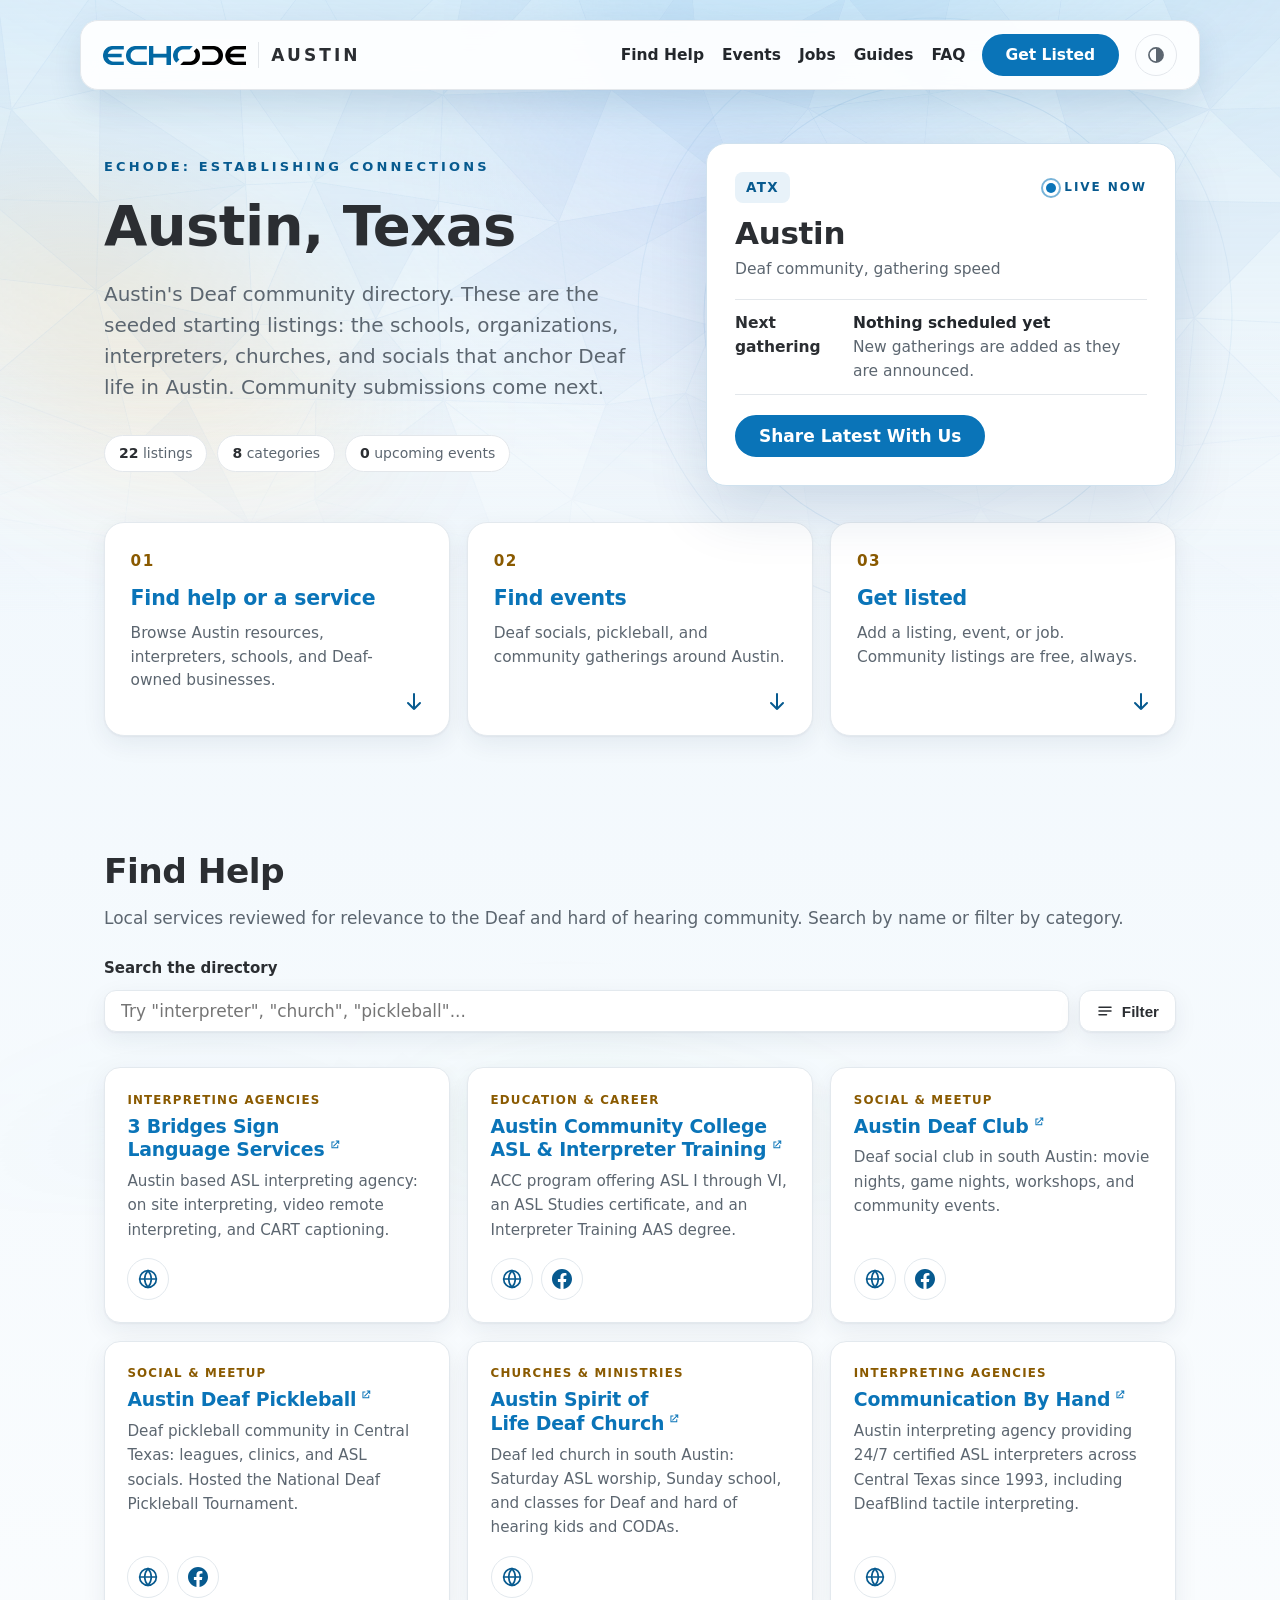
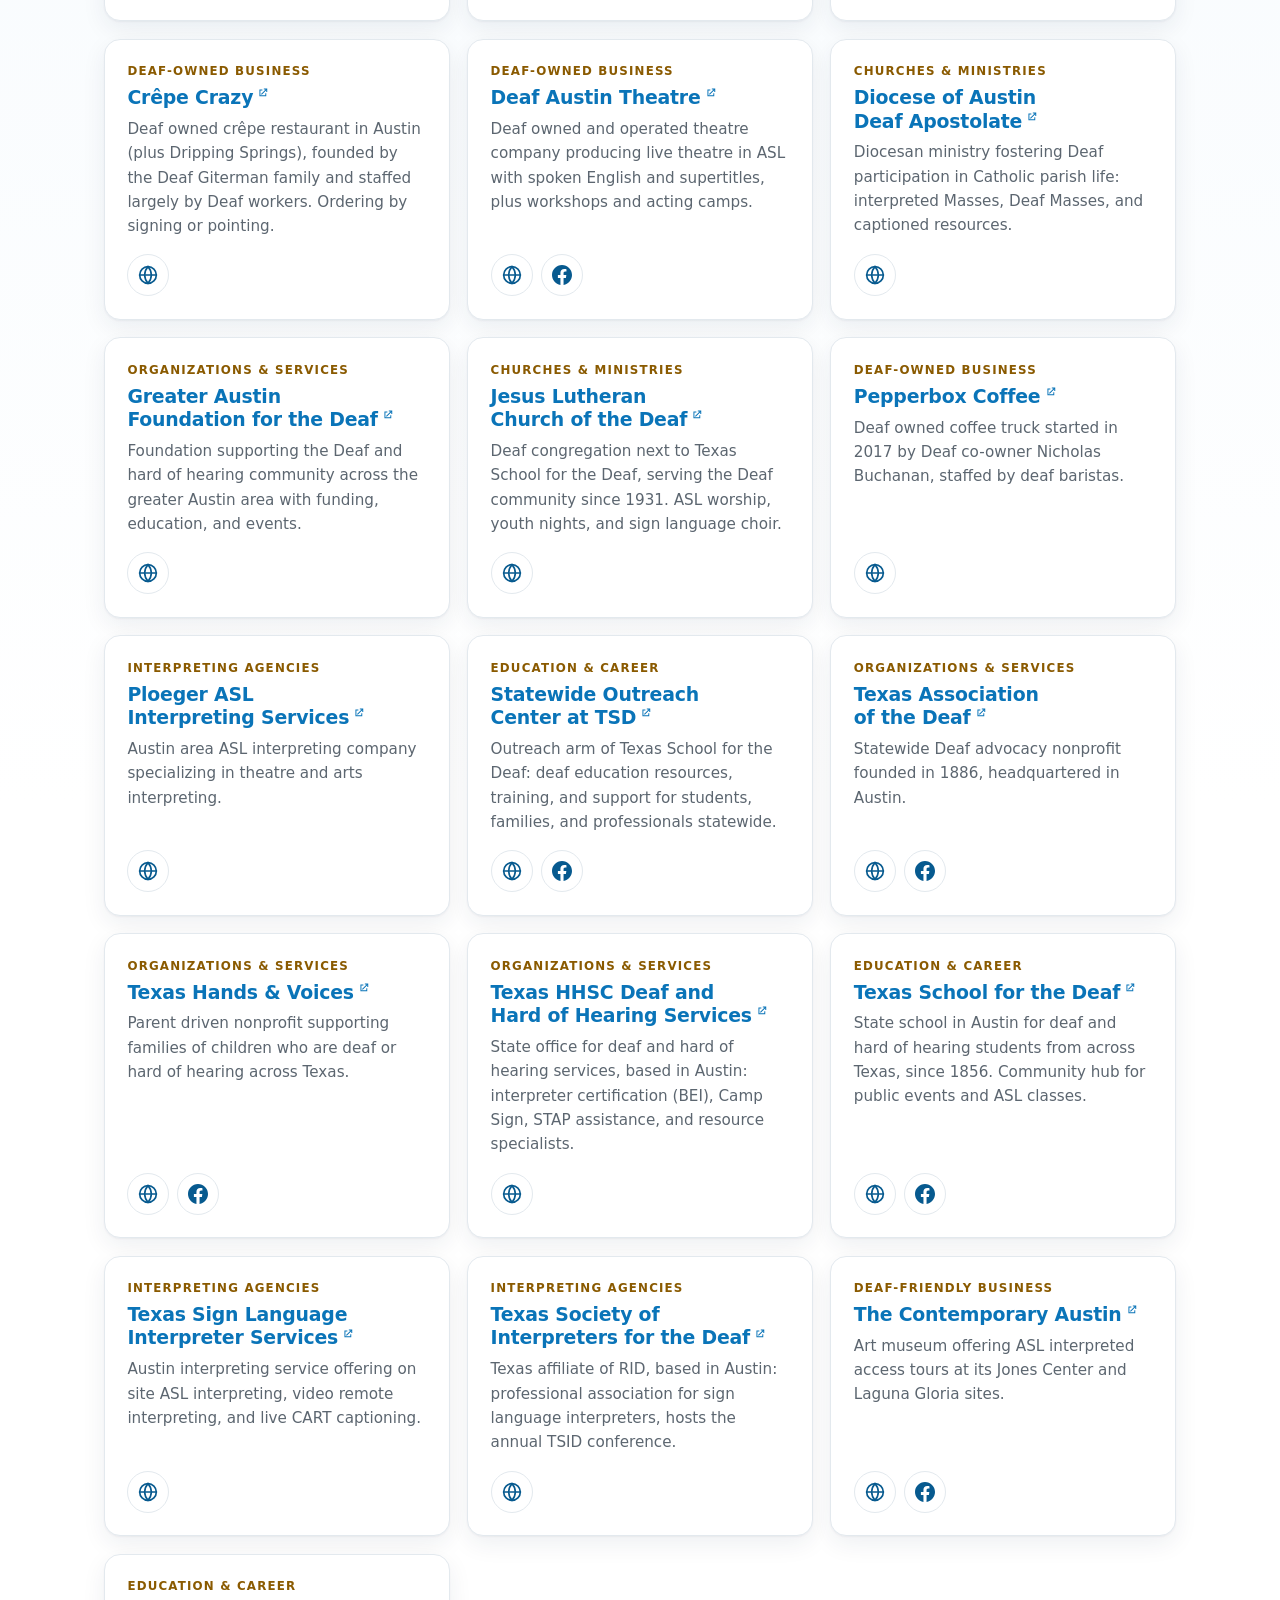
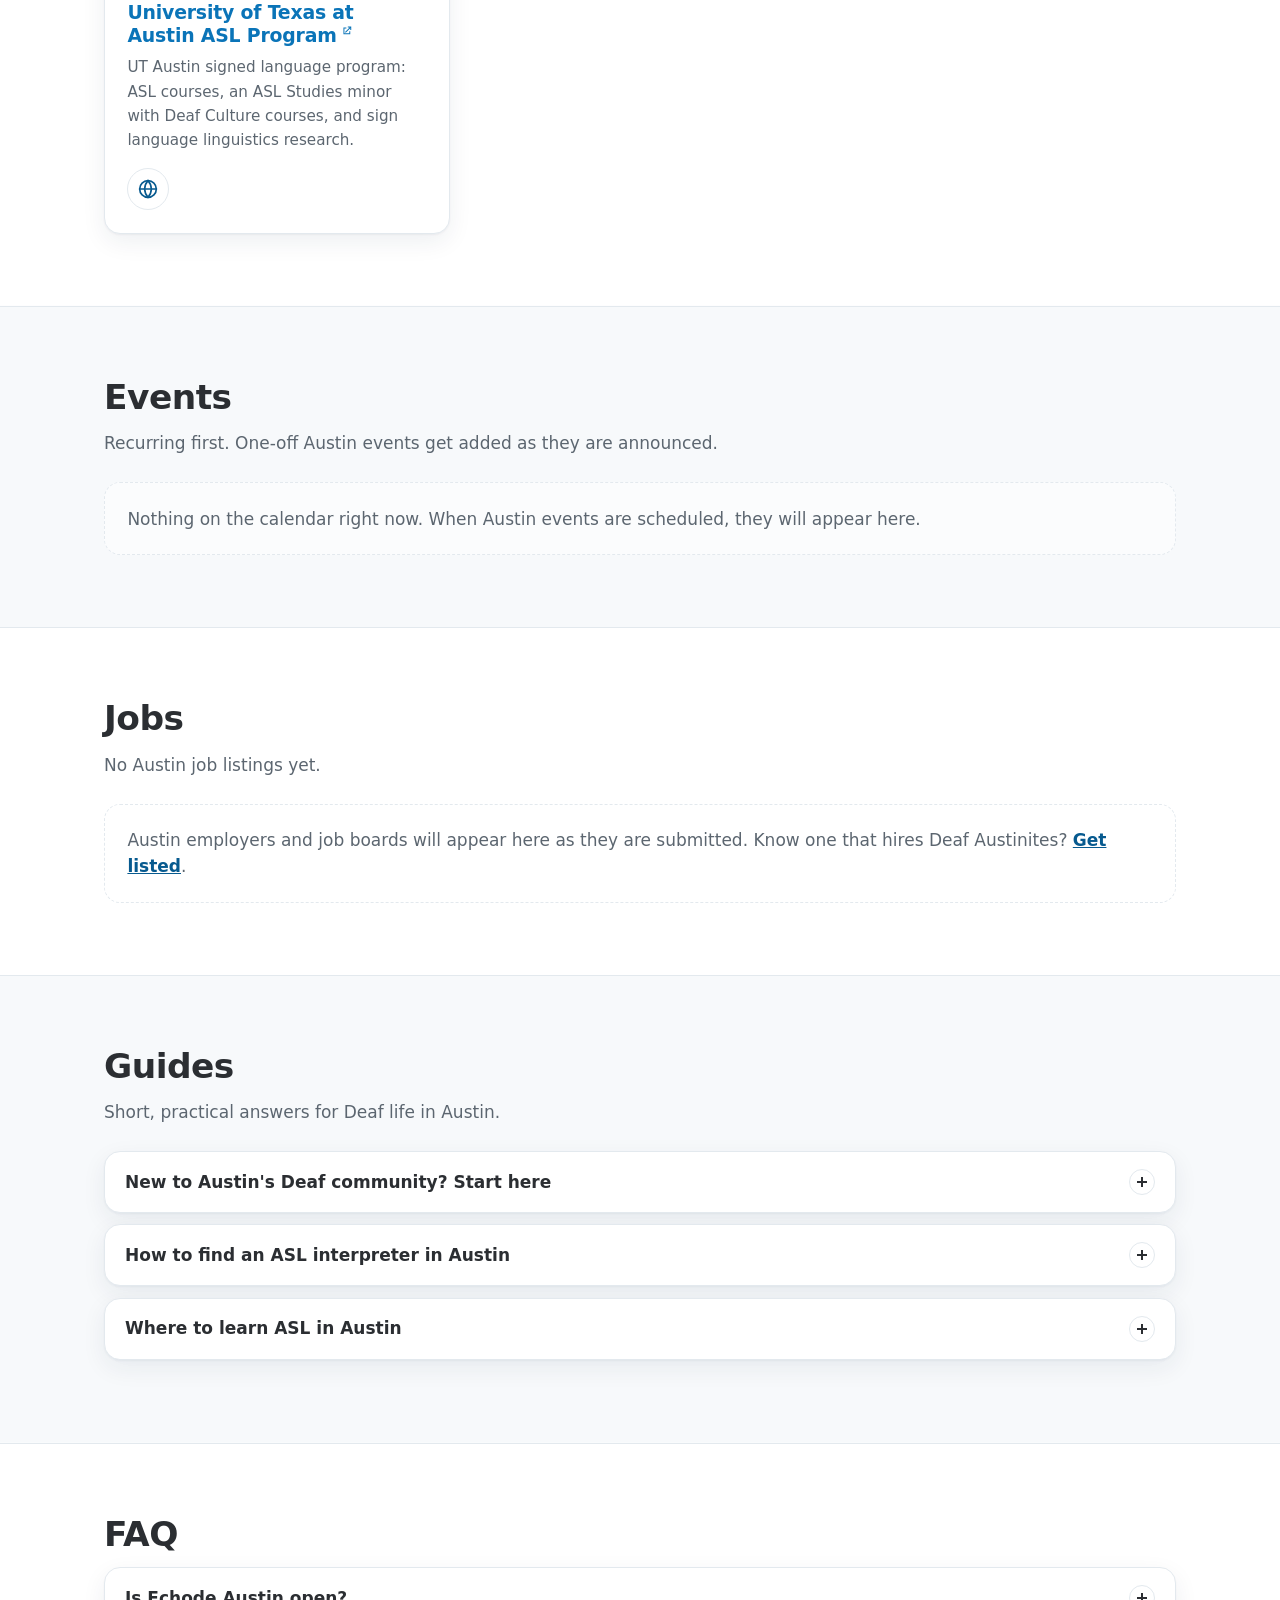
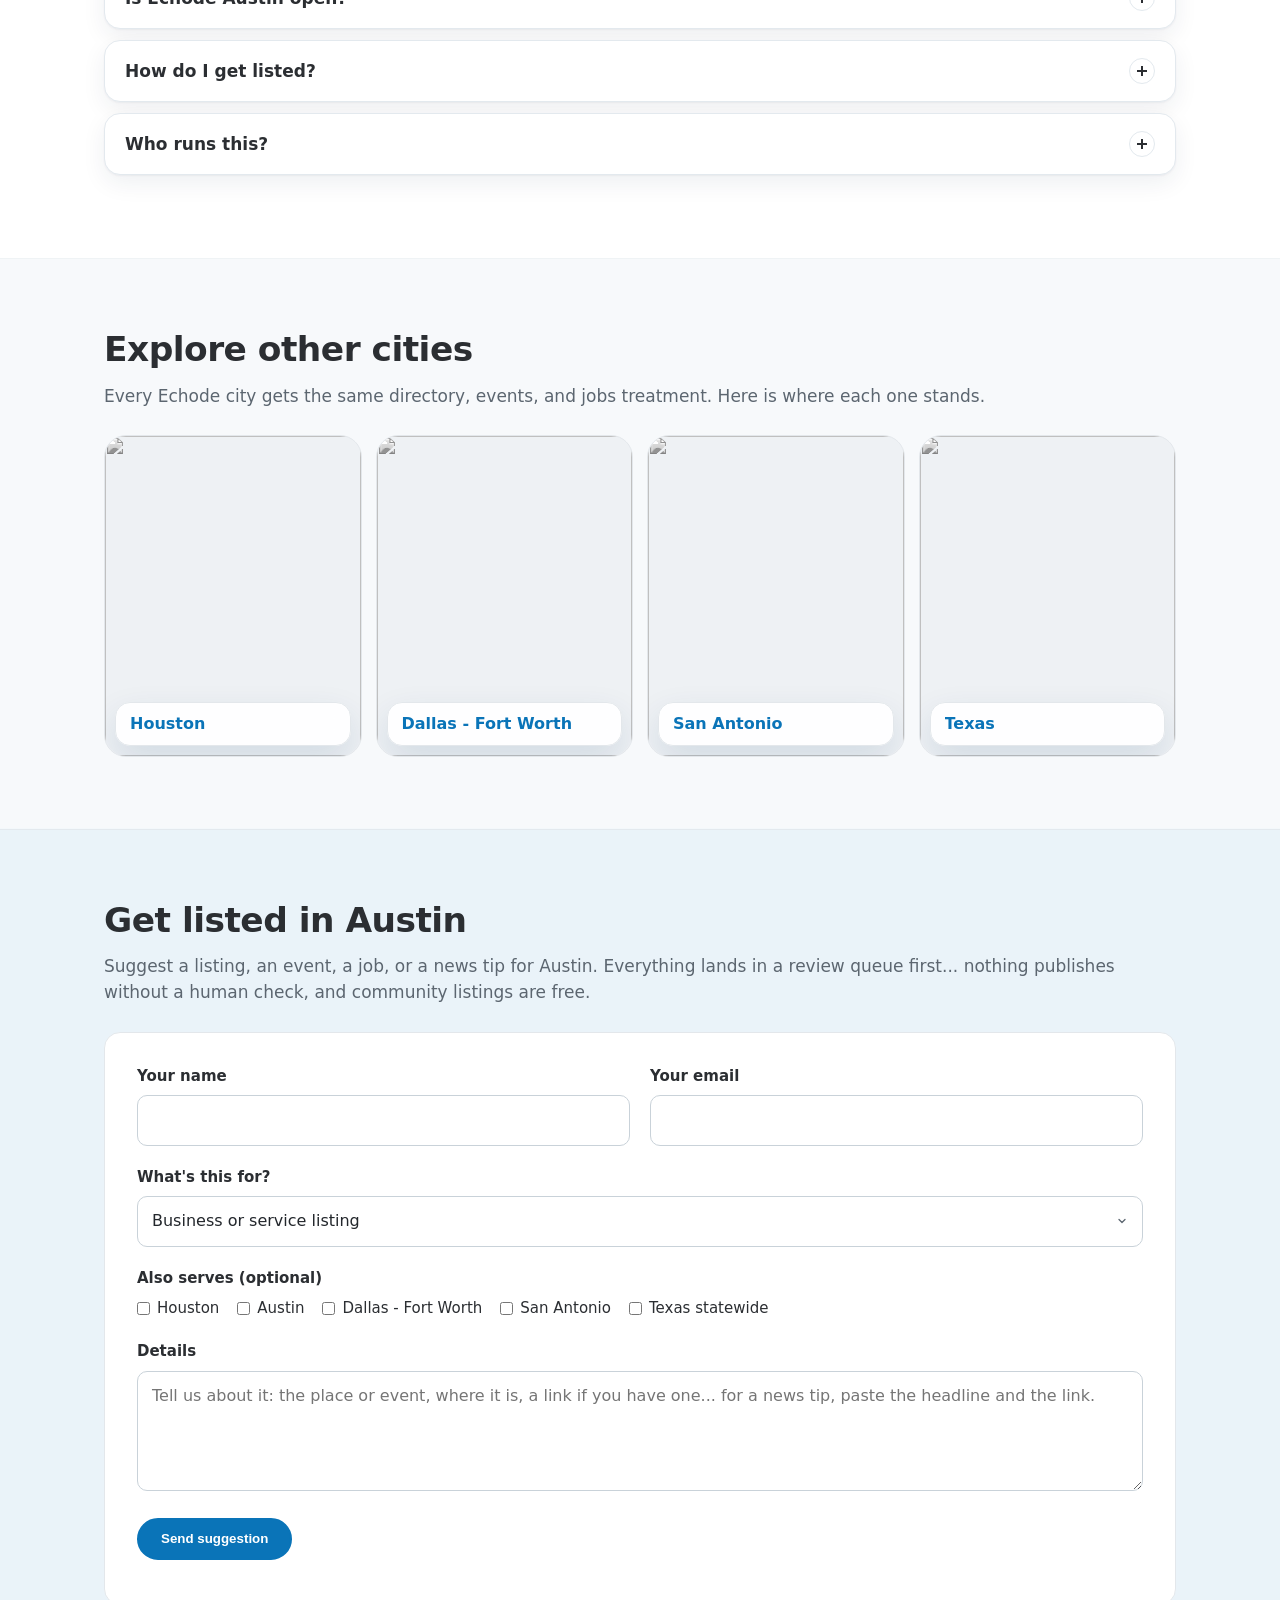
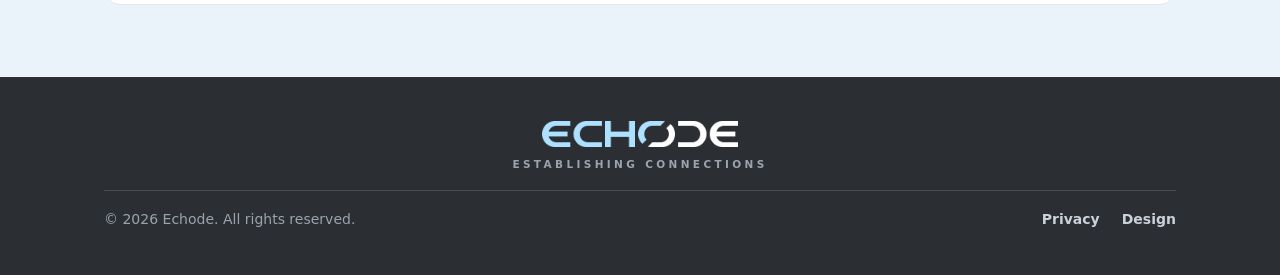
==== commit da7d762a: "Unify marker style: step numbers use the same blue chip treatment as about-card icons" ====
--- a/atx/index.html
+++ b/atx/index.html
@@ -21,7 +21,7 @@
 <meta name="twitter:title" content="Echode Austin - Deaf Community Directory">
 <meta name="twitter:description" content="Echode Austin: Austin's Deaf community directory. Seeded listings, events, jobs, and guides, live now.">
 <meta name="twitter:image" content="https://echode.com/og-image.png">
-<link rel="stylesheet" href="../shared.css?v=5">
+<link rel="stylesheet" href="../shared.css?v=6">
 <!-- Google Analytics -->
 <script async src="https://www.googletagmanager.com/gtag/js?id=G-Y56G4N26M4"></script>
 <script src="../head.js?v=1"></script>
--- a/shared.css
+++ b/shared.css
@@ -81,7 +81,7 @@
 .steps{background:rgba(247,249,251,.9);border-top:1px solid var(--line);border-bottom:1px solid var(--line)}
 .step-grid{display:grid;grid-template-columns:repeat(3,1fr);gap:22px}
 .step{background:#fff;border:1px solid var(--line);border-radius:var(--radius);padding:28px}
-.step .num{width:42px;height:42px;border-radius:50%;background:var(--blue);color:#fff;font-weight:800;display:flex;align-items:center;justify-content:center;font-size:19px;margin-bottom:16px}
+.step .num{width:48px;height:48px;border-radius:14px;background:var(--blue-soft);color:var(--blue-dark);font-weight:800;display:flex;align-items:center;justify-content:center;font-size:20px;margin-bottom:16px}
 .step h3{font-size:18.5px;color:var(--char);margin-bottom:8px}
 .step p{color:var(--gray);font-size:15.5px}
 .about-grid{display:grid;grid-template-columns:1.2fr .8fr;gap:48px;align-items:start}
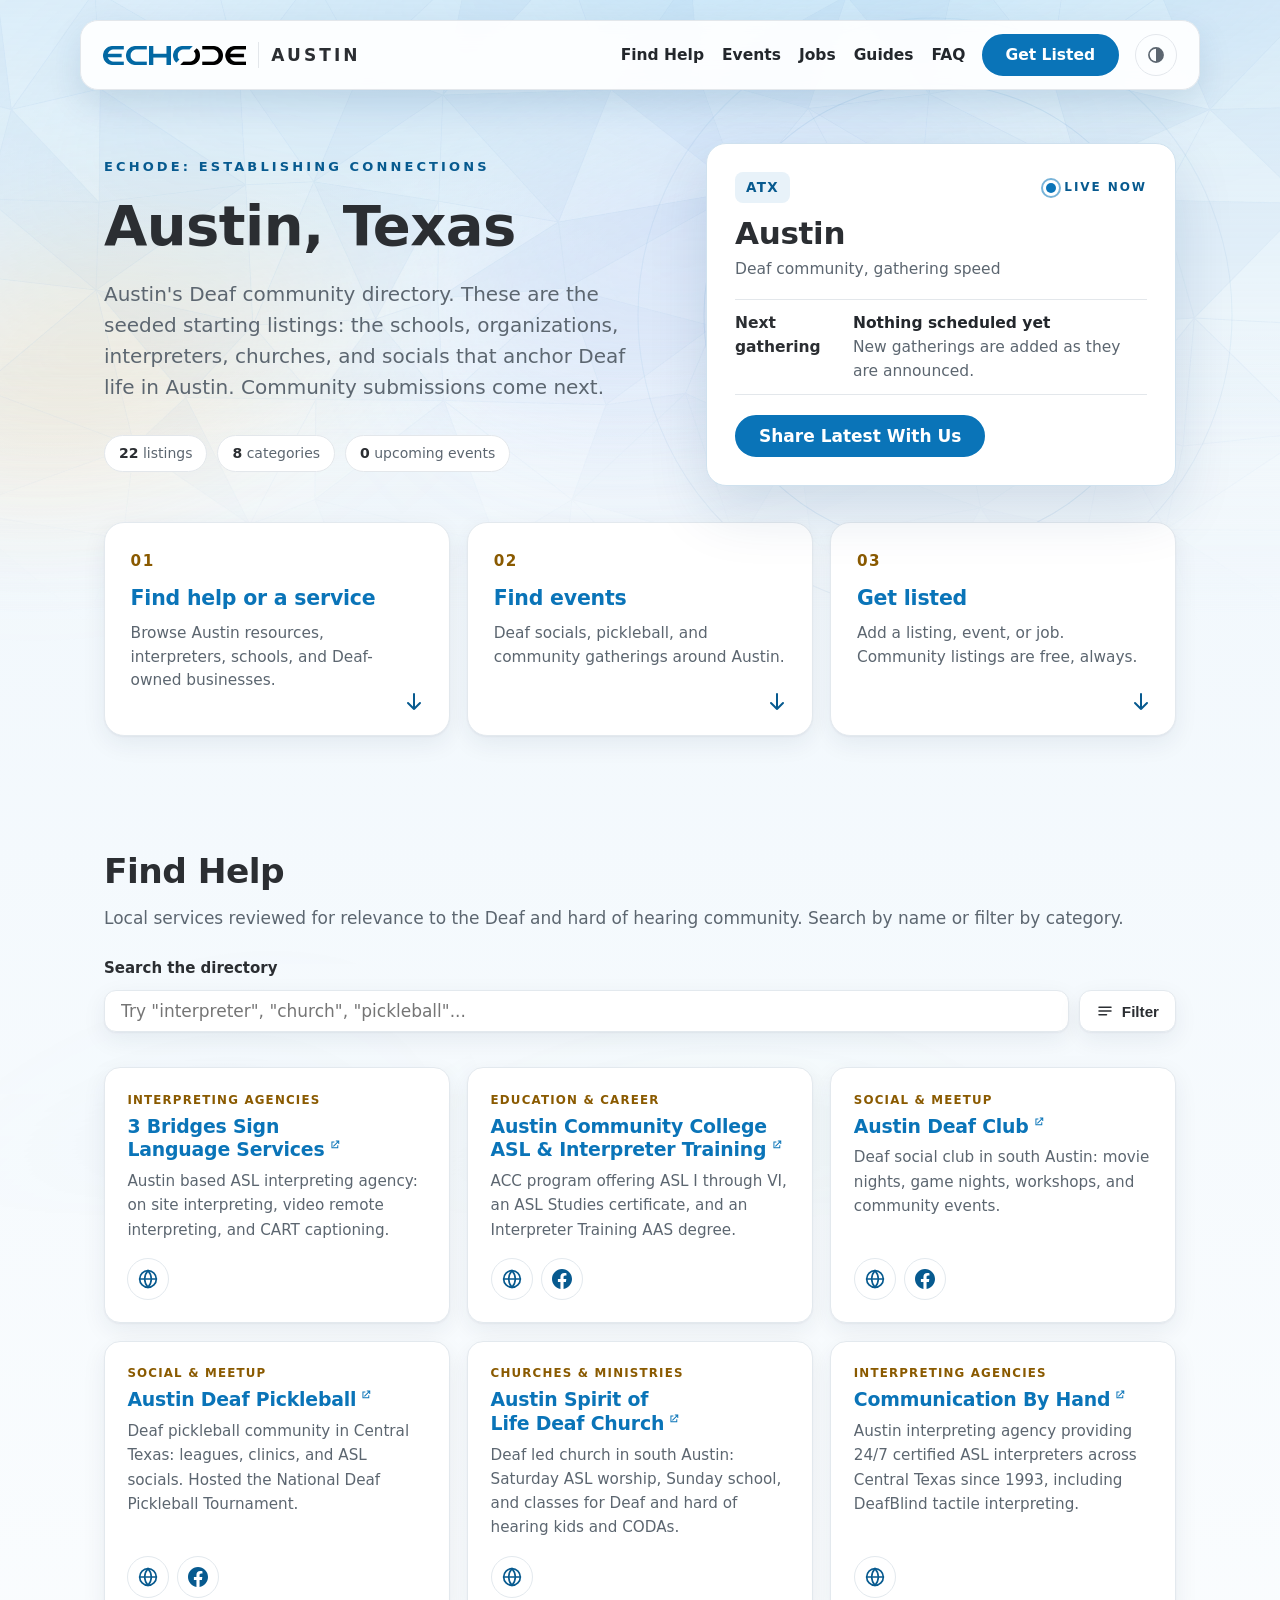
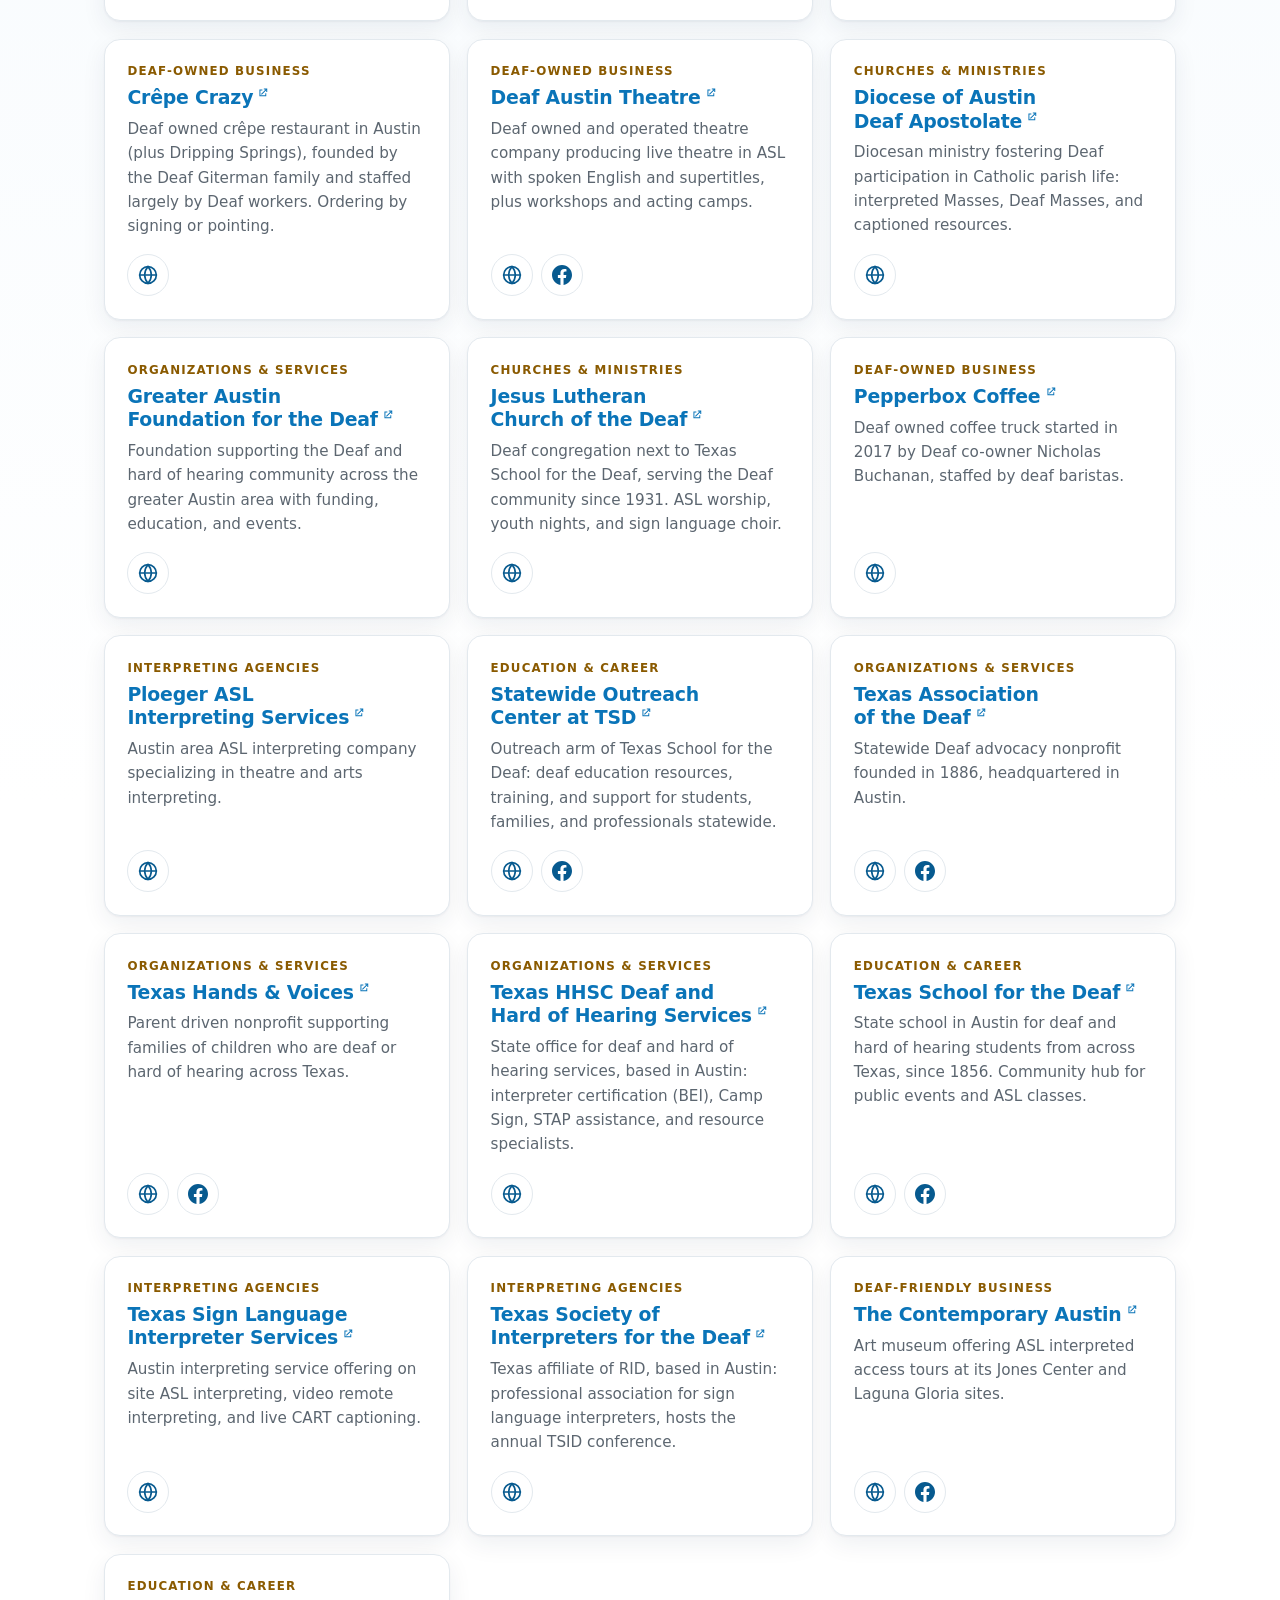
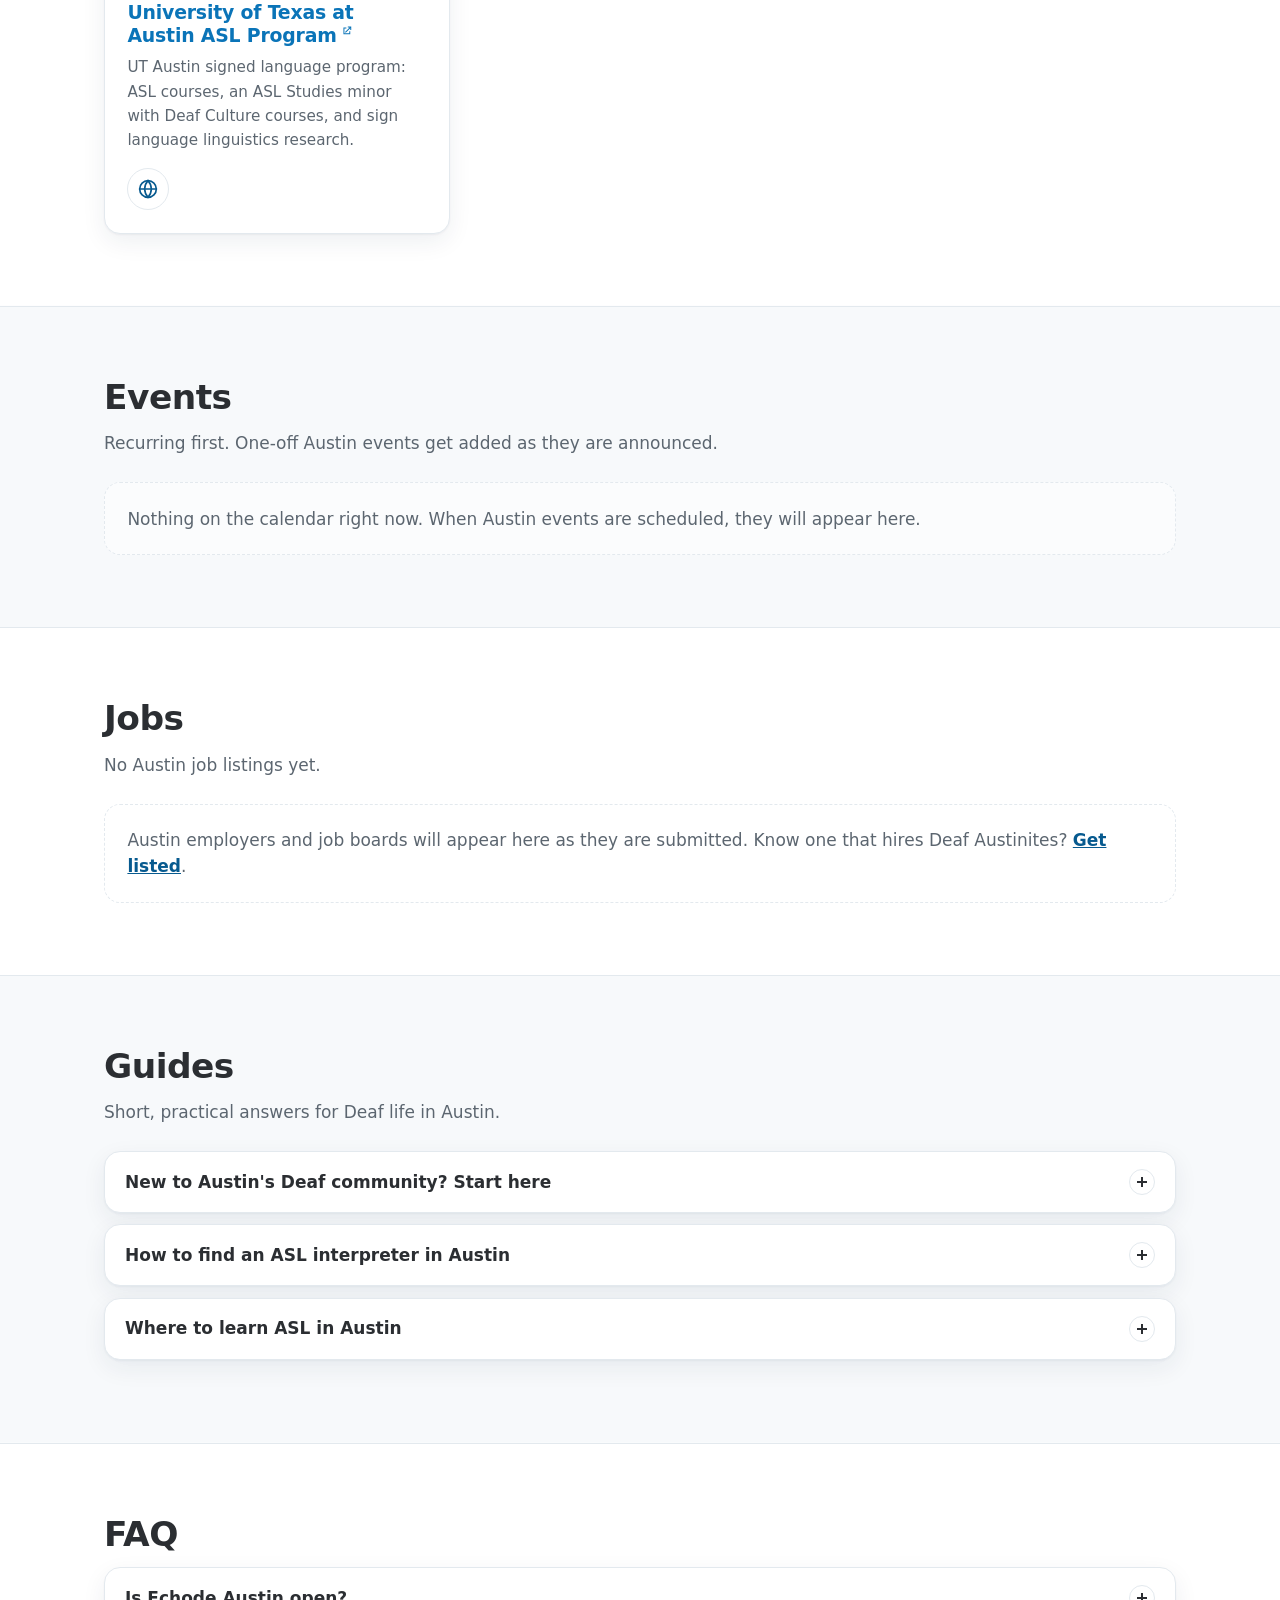
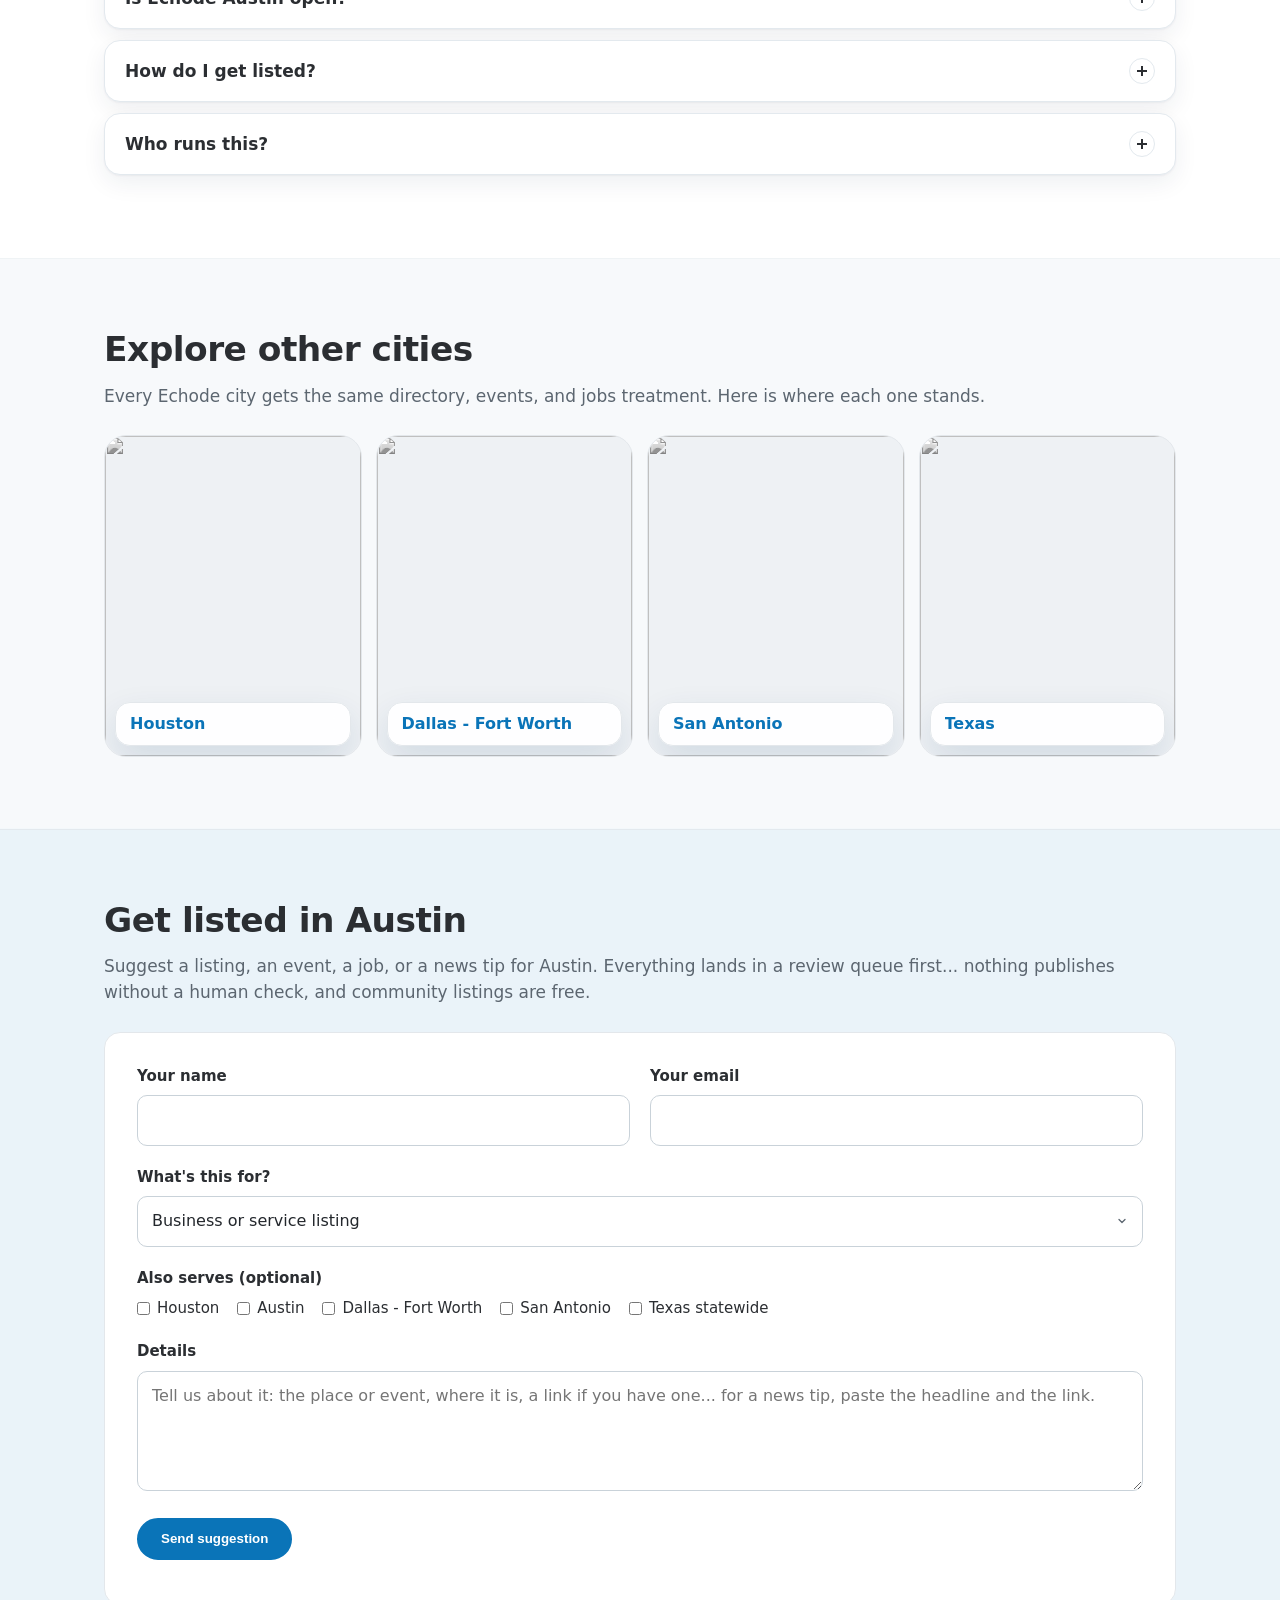
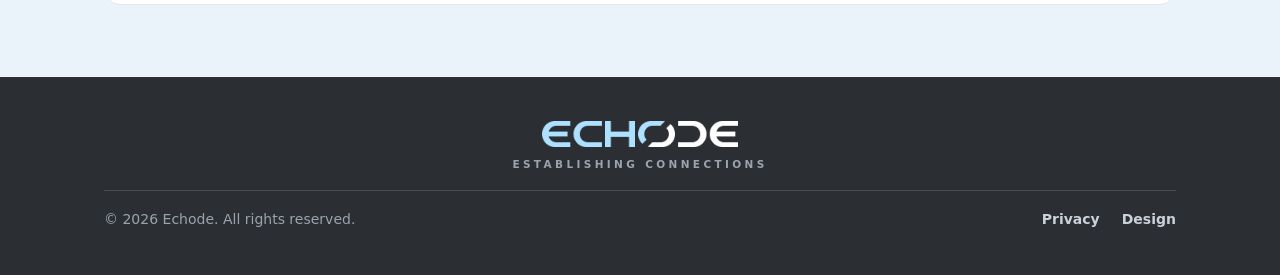
==== commit 74ea4de4: "Automate directory filter buttons: city.js now builds them from listing categories instead of hardco" ====
--- a/atx/index.html
+++ b/atx/index.html
@@ -110,7 +110,7 @@
           <button type="button" class="filter-btn" id="filterToggle" aria-expanded="false" aria-controls="categoryPanel"><svg viewBox="0 0 24 24" width="18" height="18" fill="none" stroke="currentColor" stroke-width="2" stroke-linecap="round" aria-hidden="true"><path d="M4 7h16M4 12h16M4 17h10"/></svg><span>Filter</span></button>
         </div>
         <div class="filter-panel" id="categoryPanel" hidden>
-          <div class="filter-tags" id="categoryTags"><button type="button" data-filter="" aria-pressed="true">All</button><button type="button" data-filter="Organizations &amp; Services" aria-pressed="false">Organizations &amp; Services</button><button type="button" data-filter="Education &amp; Career" aria-pressed="false">Education &amp; Career</button><button type="button" data-filter="Interpreting Agencies" aria-pressed="false">Interpreting Agencies</button><button type="button" data-filter="Social &amp; Meetup" aria-pressed="false">Social &amp; Meetup</button><button type="button" data-filter="Churches &amp; Ministries" aria-pressed="false">Churches &amp; Ministries</button><button type="button" data-filter="Deaf-Owned Business" aria-pressed="false">Deaf-Owned Business</button><button type="button" data-filter="Deaf-Friendly Business" aria-pressed="false">Deaf-Friendly Business</button><button type="button" data-filter="Health &amp; Wellness" aria-pressed="false">Health &amp; Wellness</button></div>
+          <div class="filter-tags" id="categoryTags"></div>
         </div>
         <div class="search-meta" id="searchMeta" hidden>
           <span class="meta-left"><span id="activeFilter"></span><button type="button" class="clear-btn" id="searchClear" aria-label="Clear search and filter" title="Clear search and filter"><svg viewBox="0 0 24 24" width="14" height="14" aria-hidden="true" fill="none" stroke="currentColor" stroke-width="2" stroke-linecap="round"><path d="M6 6l12 12M18 6L6 18"/></svg></button></span>
@@ -217,7 +217,7 @@
   </div>
 </footer>
 <script src="data.js"></script>
-<script src="../city.js?v=5"></script>
+<script src="../city.js?v=6"></script>
 
 
 <script src="../shared.js?v=1"></script>
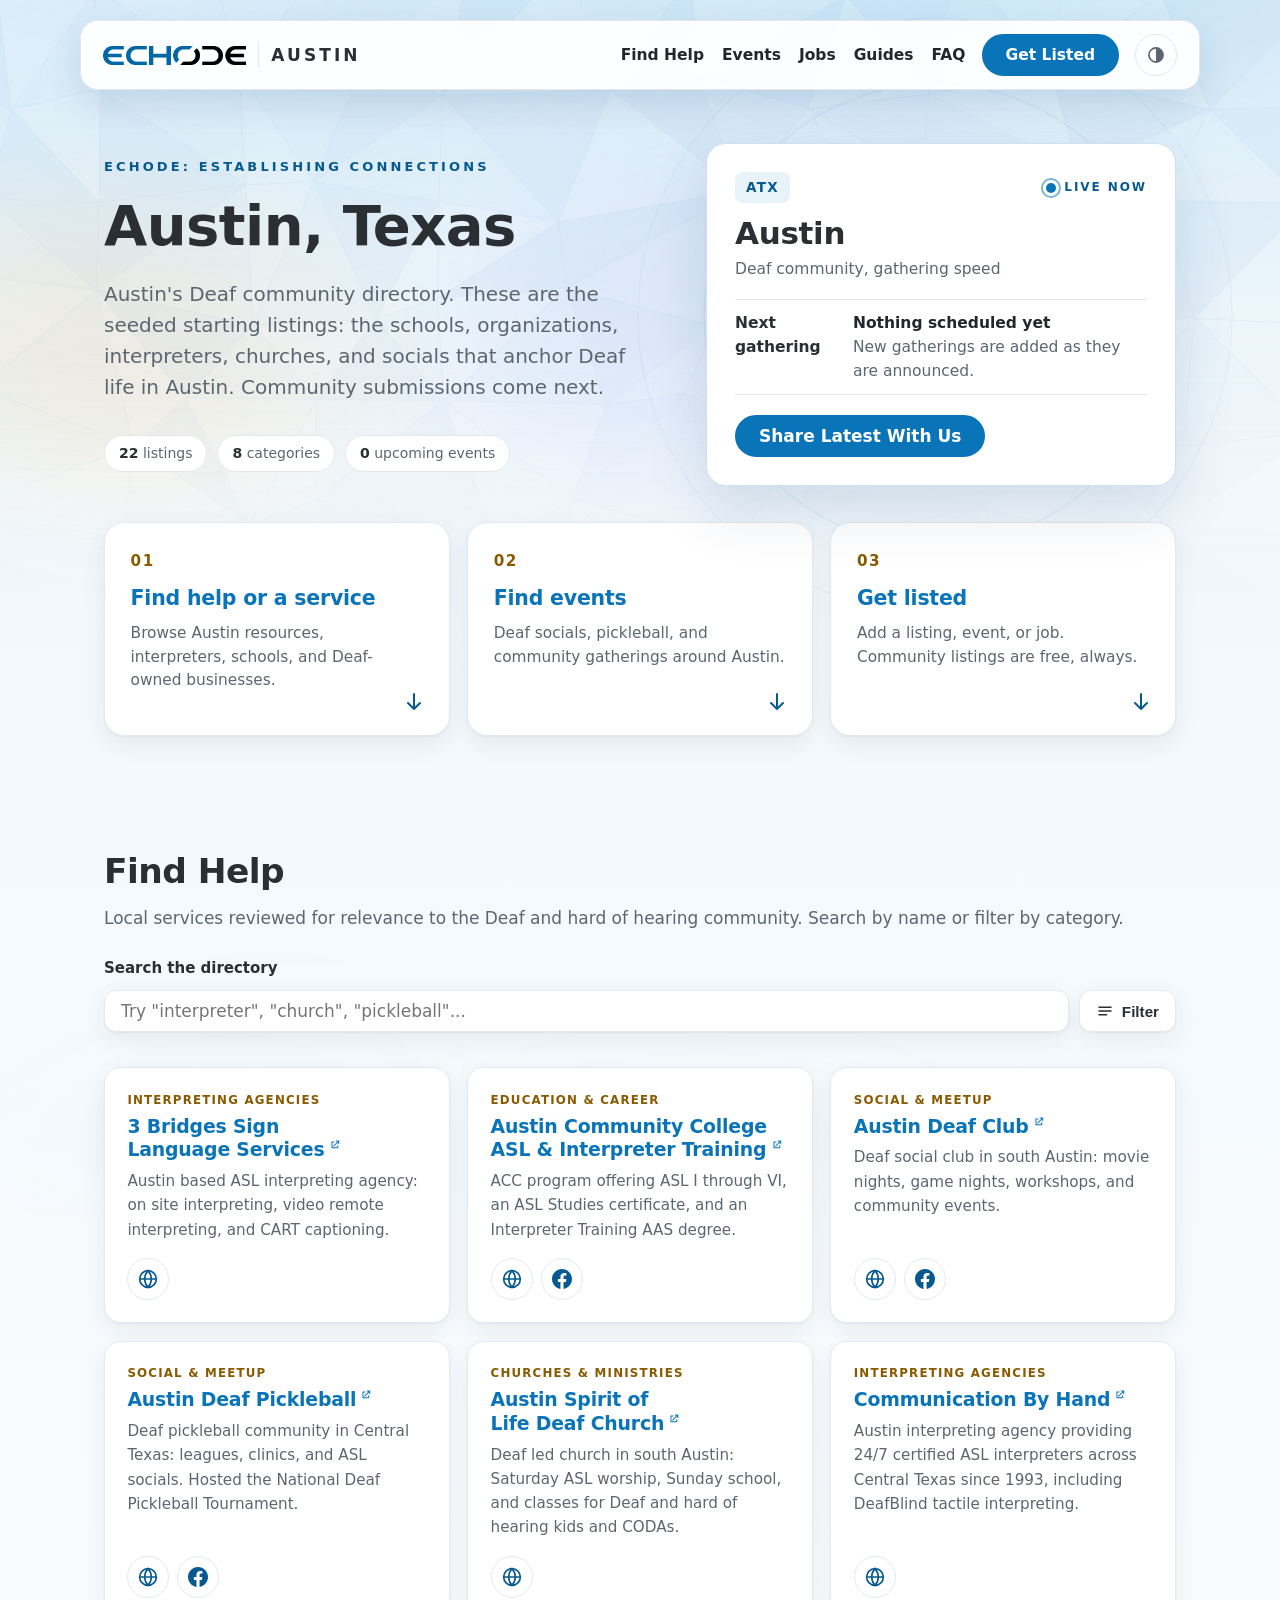
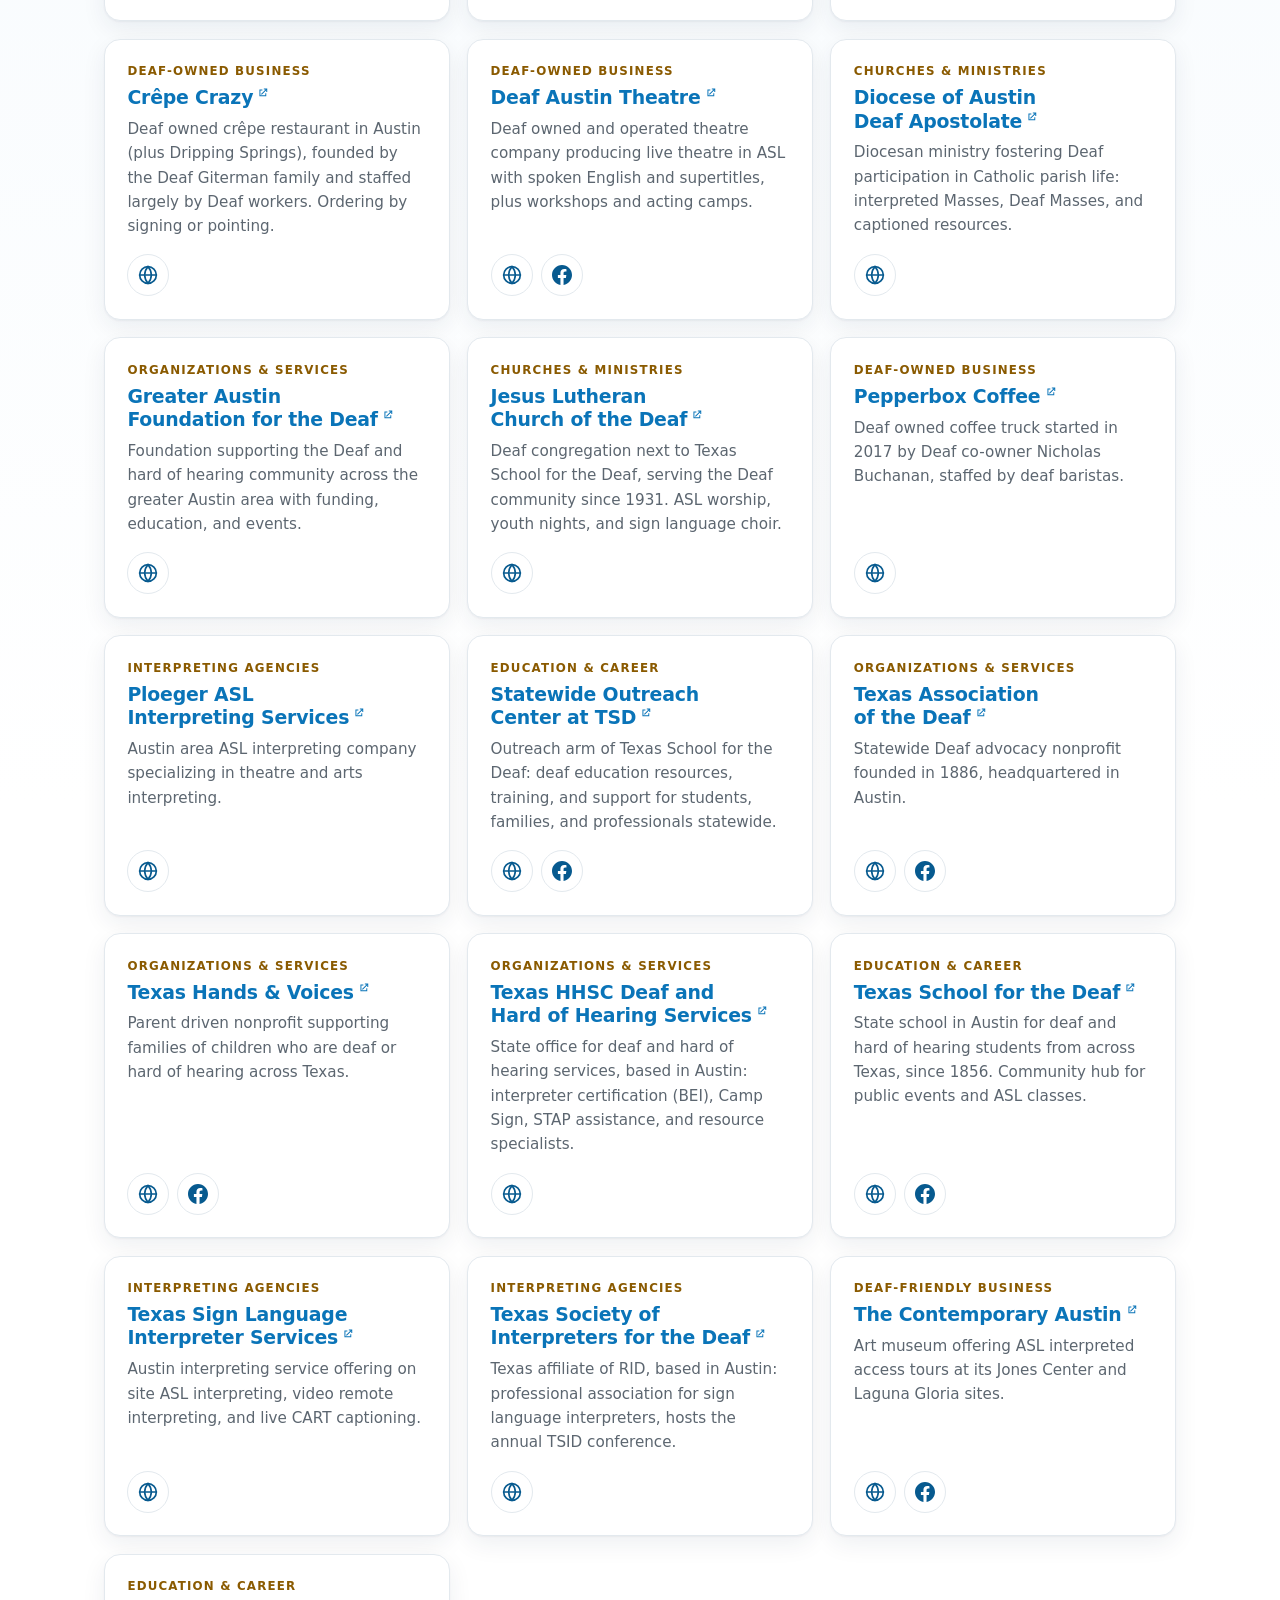
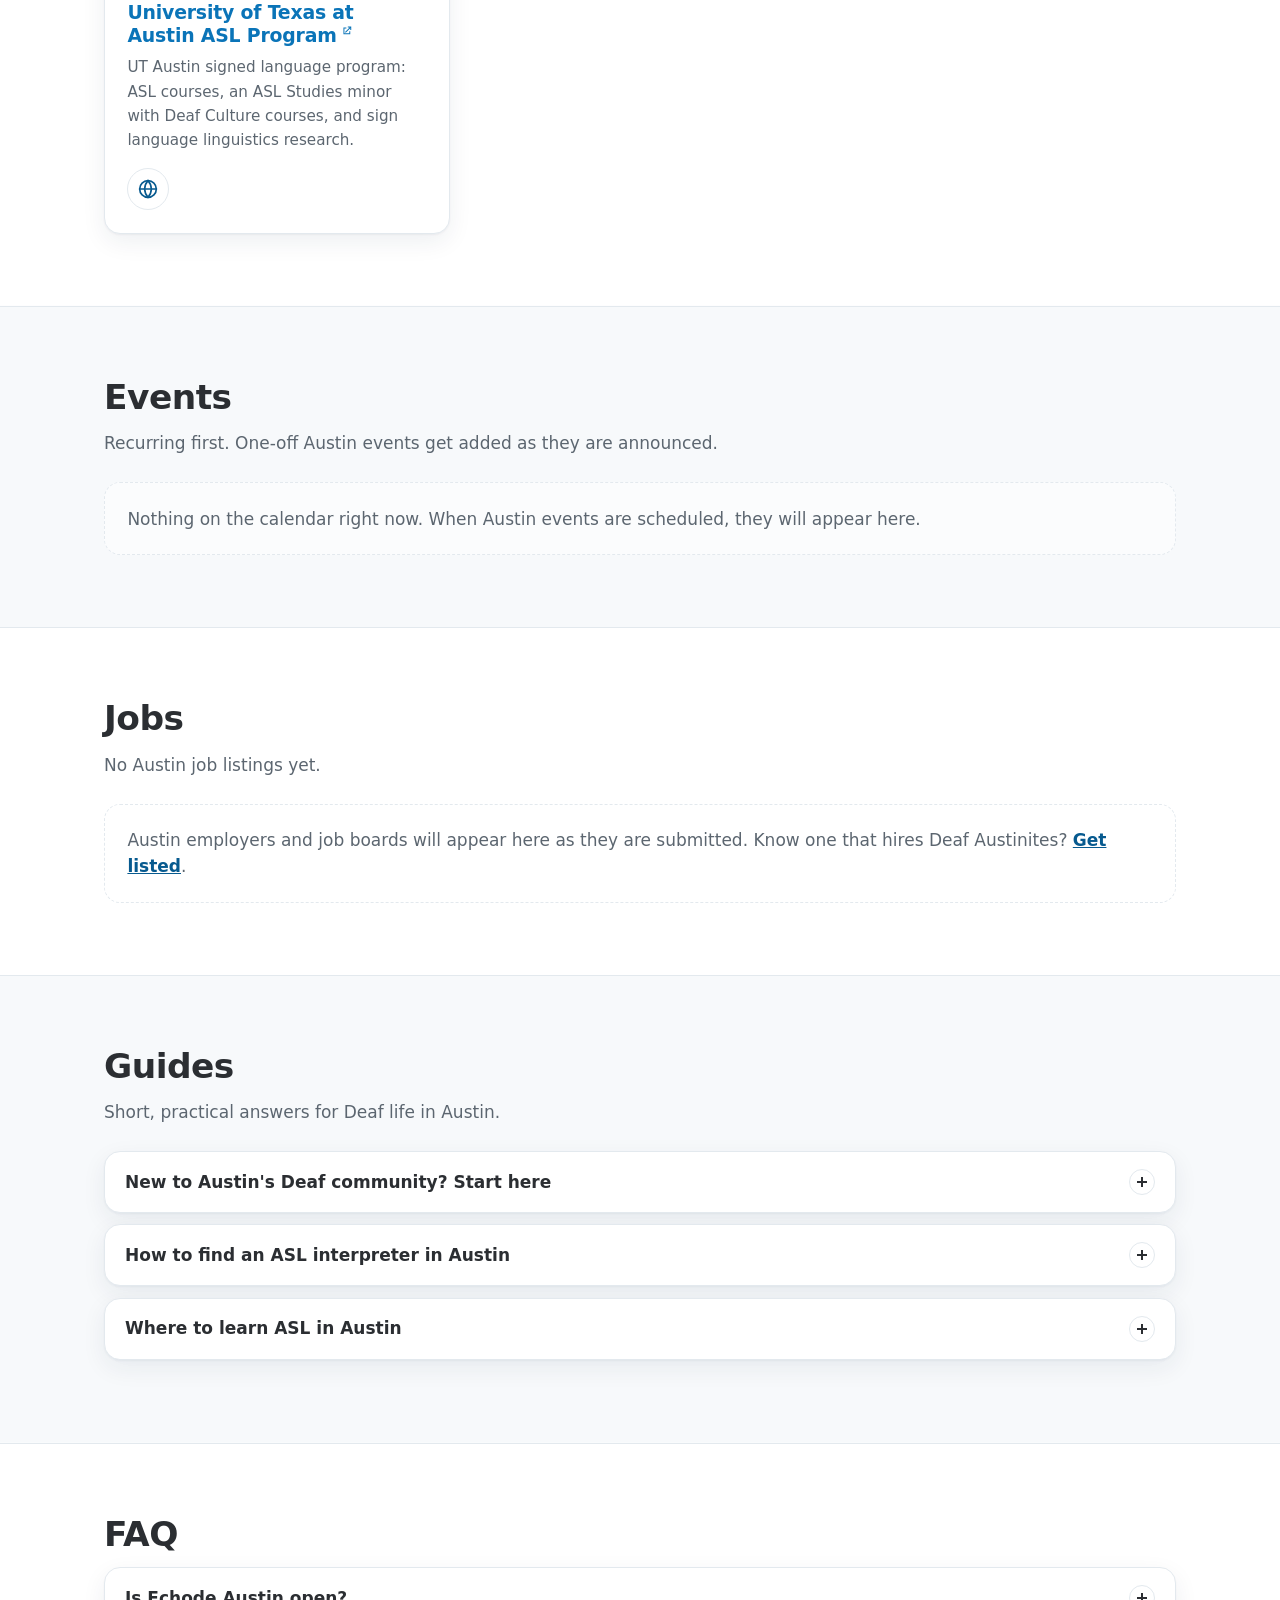
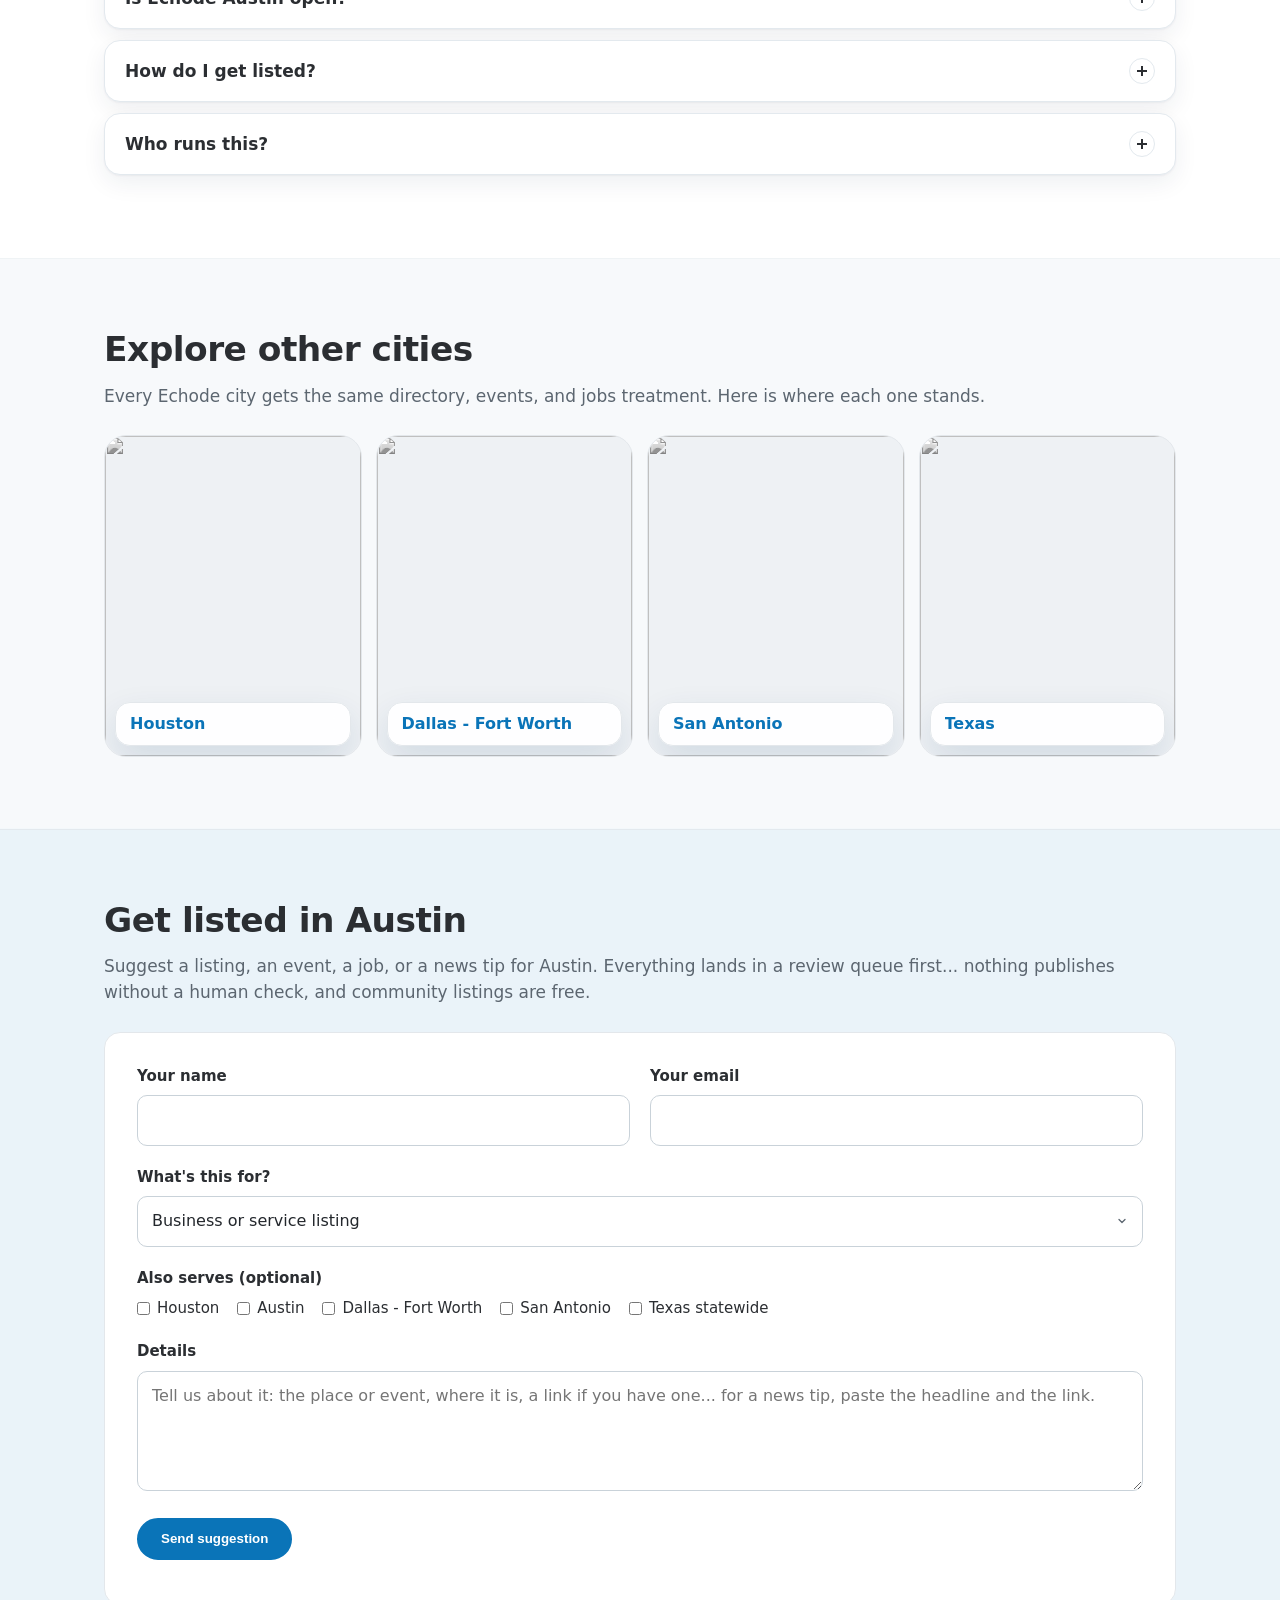
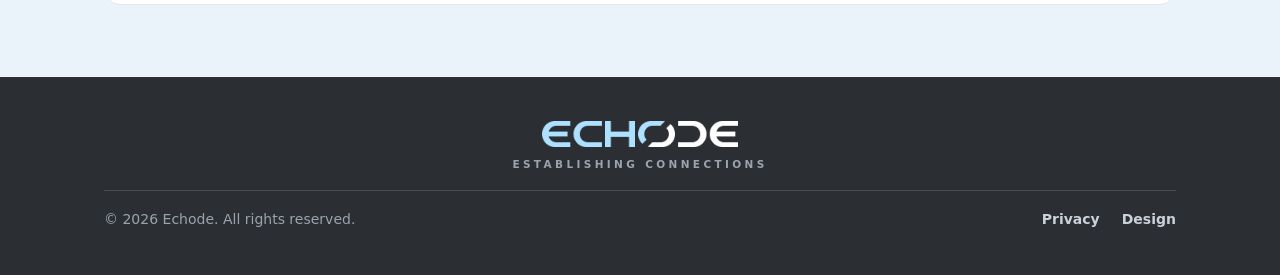
==== commit be6ce8be: "Unify card grid gaps to 1.1rem (city list, steps); Texas map stacks at 1.1rem on mobile" ====
--- a/atx/index.html
+++ b/atx/index.html
@@ -21,7 +21,7 @@
 <meta name="twitter:title" content="Echode Austin - Deaf Community Directory">
 <meta name="twitter:description" content="Echode Austin: Austin's Deaf community directory. Seeded listings, events, jobs, and guides, live now.">
 <meta name="twitter:image" content="https://echode.com/og-image.png">
-<link rel="stylesheet" href="../shared.css?v=6">
+<link rel="stylesheet" href="../shared.css?v=7">
 <!-- Google Analytics -->
 <script async src="https://www.googletagmanager.com/gtag/js?id=G-Y56G4N26M4"></script>
 <script src="../head.js?v=1"></script>
--- a/shared.css
+++ b/shared.css
@@ -70,7 +70,7 @@
 .map-box{border:1px solid var(--line);border-radius:var(--radius);padding:28px;display:flex;flex-direction:column}
 .map-box svg{width:100%;flex:1 1 auto;min-height:320px;display:block}
 .map-cap{font-size:13.5px;color:var(--gray);margin-top:14px;text-align:center}
-.city-list{list-style:none;display:grid;gap:14px}
+.city-list{list-style:none;display:grid;gap:1.1rem}
 .city{display:flex;gap:18px;border:1px solid var(--line);border-radius:var(--radius);padding:20px 22px;background:#fff}
 .city h3{font-size:19px;color:var(--char)}
 .city p{color:var(--gray);font-size:15.5px}
@@ -79,7 +79,7 @@
 .status.soon{background:var(--chip);color:var(--gray)}
 .city a{font-weight:700}
 .steps{background:rgba(247,249,251,.9);border-top:1px solid var(--line);border-bottom:1px solid var(--line)}
-.step-grid{display:grid;grid-template-columns:repeat(3,1fr);gap:22px}
+.step-grid{display:grid;grid-template-columns:repeat(3,1fr);gap:1.1rem}
 .step{background:#fff;border:1px solid var(--line);border-radius:var(--radius);padding:28px}
 .step .num{width:48px;height:48px;border-radius:14px;background:var(--blue-soft);color:var(--blue-dark);font-weight:800;display:flex;align-items:center;justify-content:center;font-size:20px;margin-bottom:16px}
 .step h3{font-size:18.5px;color:var(--char);margin-bottom:8px}
@@ -334,6 +334,7 @@
 @media (max-width:820px){
   nav a:not(.btn){display:none}
   .cities-grid,.about-grid{grid-template-columns:1fr}
+  .cities-grid{gap:1.1rem}
   .step-grid{grid-template-columns:1fr}
   form{grid-template-columns:1fr}
   .hero{padding:52px 0 44px}
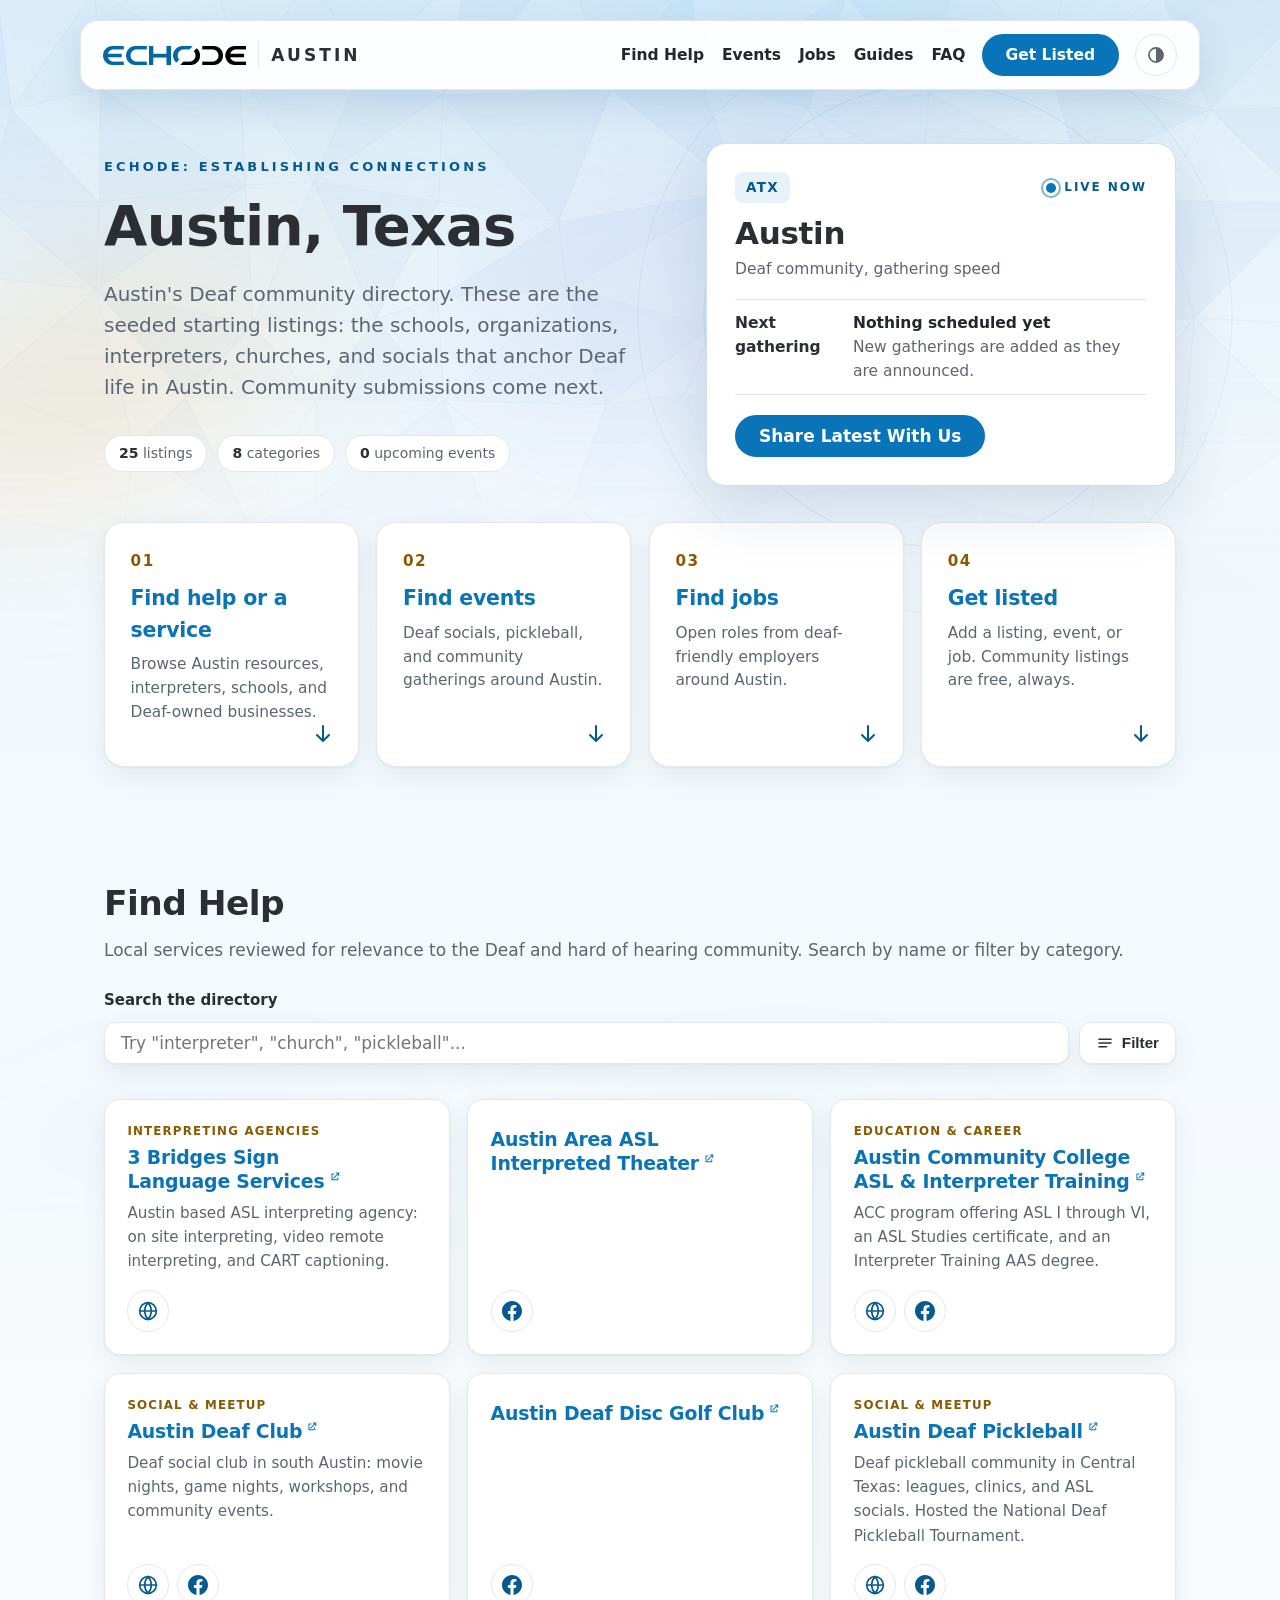
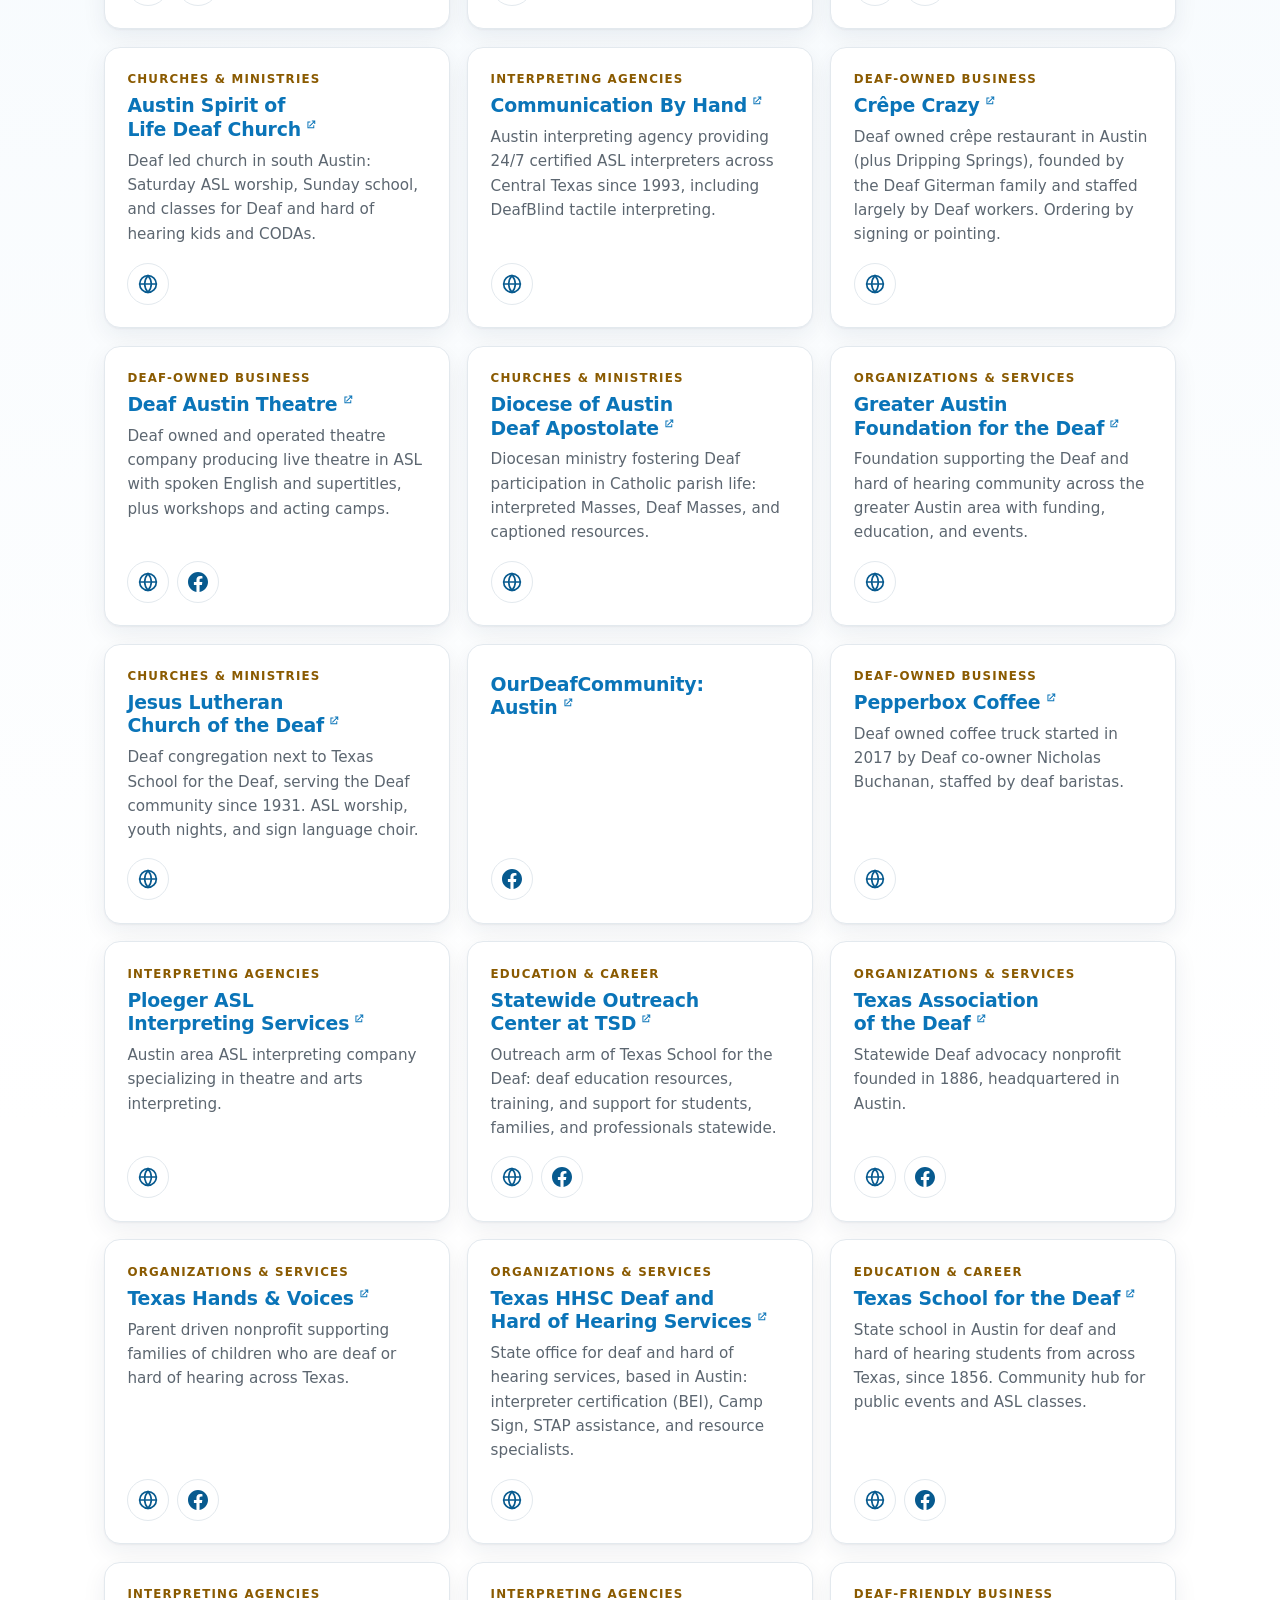
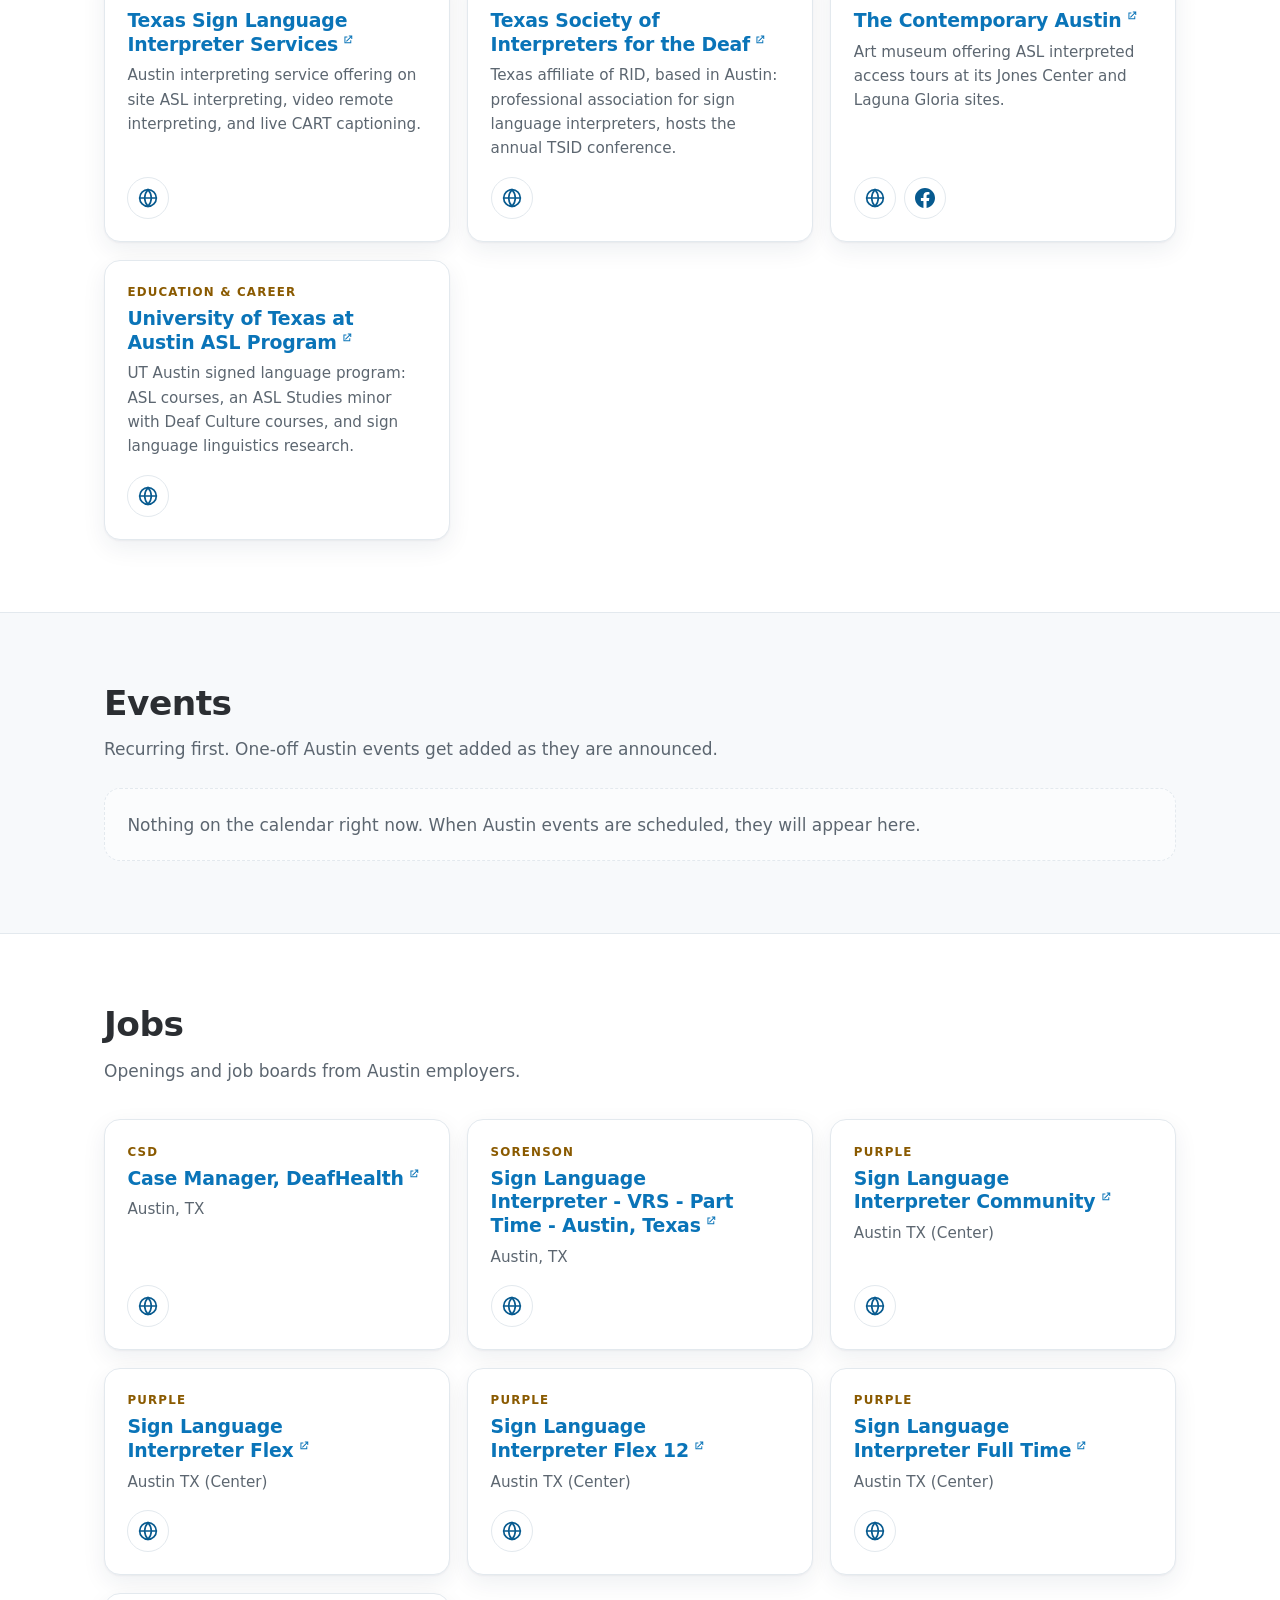
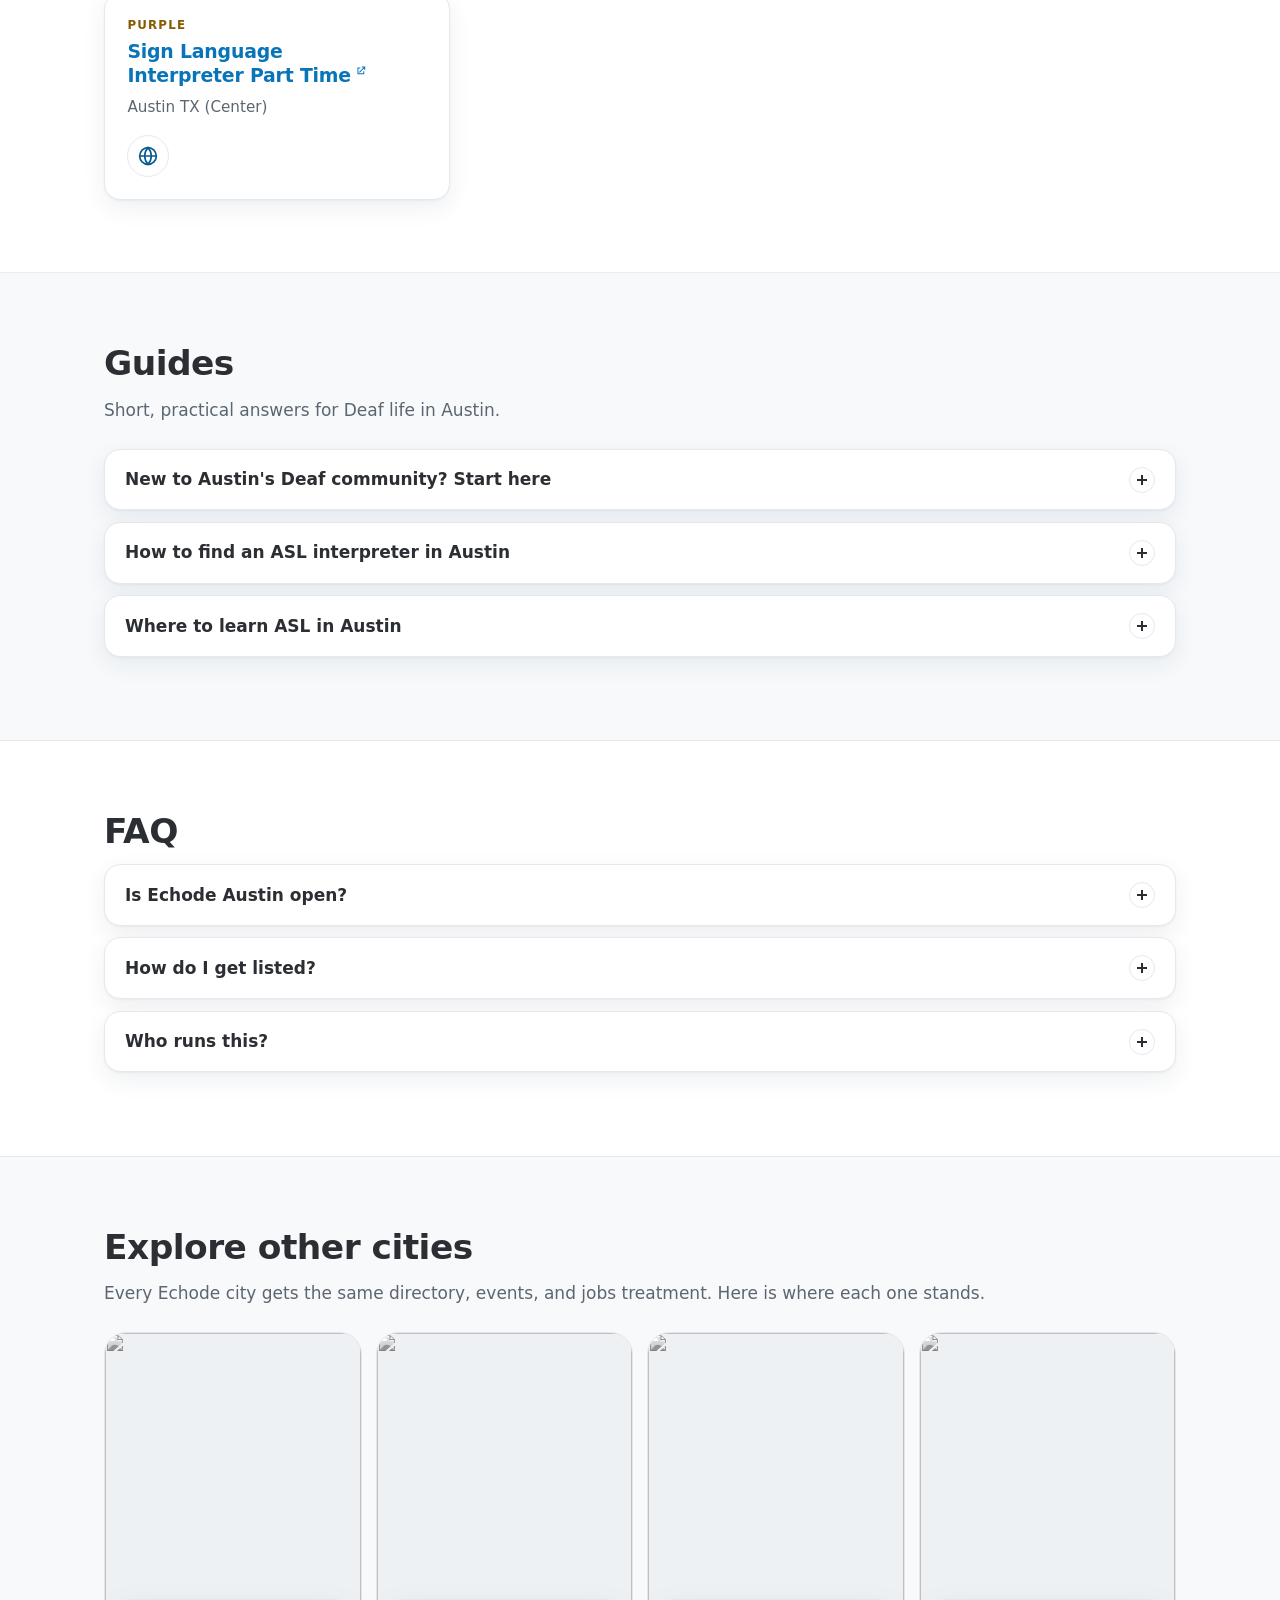
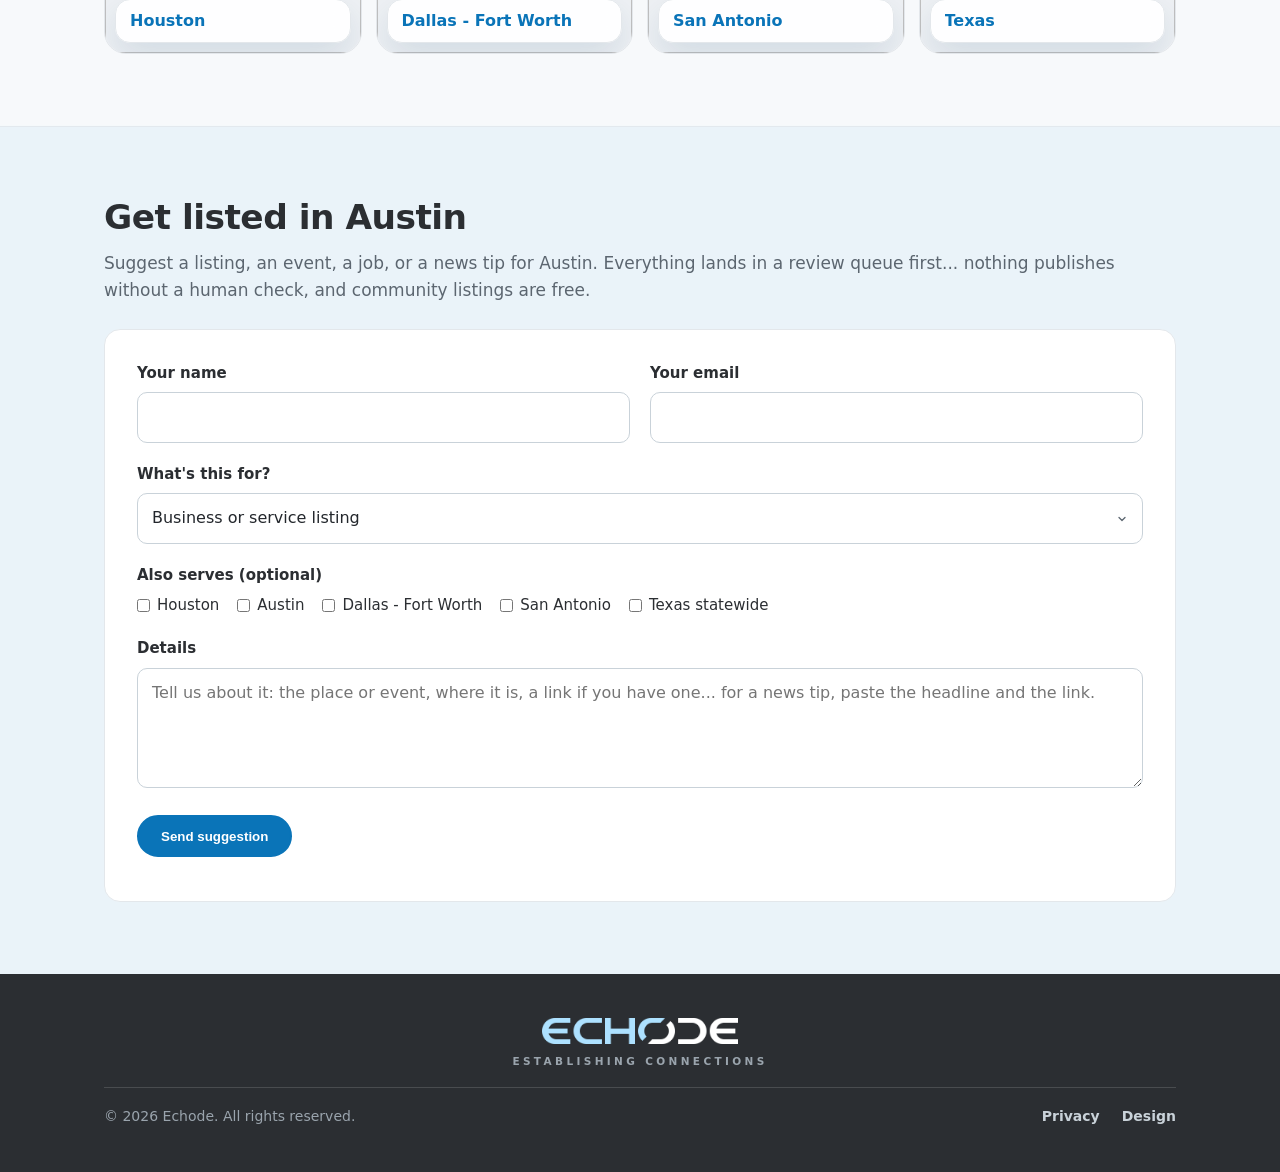
==== commit ef3c7ad2: "Add Find jobs goal card (#3) to all city pages, Get listed moves to #4" ====
--- a/atx/index.html
+++ b/atx/index.html
@@ -96,7 +96,8 @@
       <div class="goal-cards">
         <a class="goal-card" href="#find-help"><span class="goal-num" aria-hidden="true">01</span><span class="goal-title">Find help or a service</span><span class="goal-text">Browse Austin resources, interpreters, schools, and Deaf-owned businesses.</span><svg class="goal-arrow" viewBox="0 0 24 24" fill="none" stroke="currentColor" stroke-width="2" stroke-linecap="round" stroke-linejoin="round" aria-hidden="true"><path d="M12 4v15M6 13l6 6 6-6"/></svg></a>
         <a class="goal-card" href="#events"><span class="goal-num" aria-hidden="true">02</span><span class="goal-title">Find events</span><span class="goal-text">Deaf socials, pickleball, and community gatherings around Austin.</span><svg class="goal-arrow" viewBox="0 0 24 24" fill="none" stroke="currentColor" stroke-width="2" stroke-linecap="round" stroke-linejoin="round" aria-hidden="true"><path d="M12 4v15M6 13l6 6 6-6"/></svg></a>
-        <a class="goal-card" href="#get-listed"><span class="goal-num" aria-hidden="true">03</span><span class="goal-title">Get listed</span><span class="goal-text">Add a listing, event, or job. Community listings are free, always.</span><svg class="goal-arrow" viewBox="0 0 24 24" fill="none" stroke="currentColor" stroke-width="2" stroke-linecap="round" stroke-linejoin="round" aria-hidden="true"><path d="M12 4v15M6 13l6 6 6-6"/></svg></a>
+        <a class="goal-card" href="#jobs"><span class="goal-num" aria-hidden="true">03</span><span class="goal-title">Find jobs</span><span class="goal-text">Open roles from deaf-friendly employers around Austin.</span><svg class="goal-arrow" viewBox="0 0 24 24" fill="none" stroke="currentColor" stroke-width="2" stroke-linecap="round" stroke-linejoin="round" aria-hidden="true"><path d="M12 4v15M6 13l6 6 6-6"/></svg></a>
+        <a class="goal-card" href="#get-listed"><span class="goal-num" aria-hidden="true">04</span><span class="goal-title">Get listed</span><span class="goal-text">Add a listing, event, or job. Community listings are free, always.</span><svg class="goal-arrow" viewBox="0 0 24 24" fill="none" stroke="currentColor" stroke-width="2" stroke-linecap="round" stroke-linejoin="round" aria-hidden="true"><path d="M12 4v15M6 13l6 6 6-6"/></svg></a>
       </div>
     </div>
 
--- a/shared.css
+++ b/shared.css
@@ -66,7 +66,7 @@
 section{padding:72px 0}
 h2{font-size:clamp(28px,3.4vw,36px);color:var(--char);letter-spacing:-.01em;margin-bottom:12px}
 .section-lede{color:var(--gray);margin-bottom:36px}
-.cities-grid{display:grid;grid-template-columns:1fr 1fr;gap:48px;align-items:stretch}
+.cities-grid{display:grid;grid-template-columns:1fr 1fr;gap:1.1rem;align-items:stretch}
 .map-box{border:1px solid var(--line);border-radius:var(--radius);padding:28px;display:flex;flex-direction:column}
 .map-box svg{width:100%;flex:1 1 auto;min-height:320px;display:block}
 .map-cap{font-size:13.5px;color:var(--gray);margin-top:14px;text-align:center}
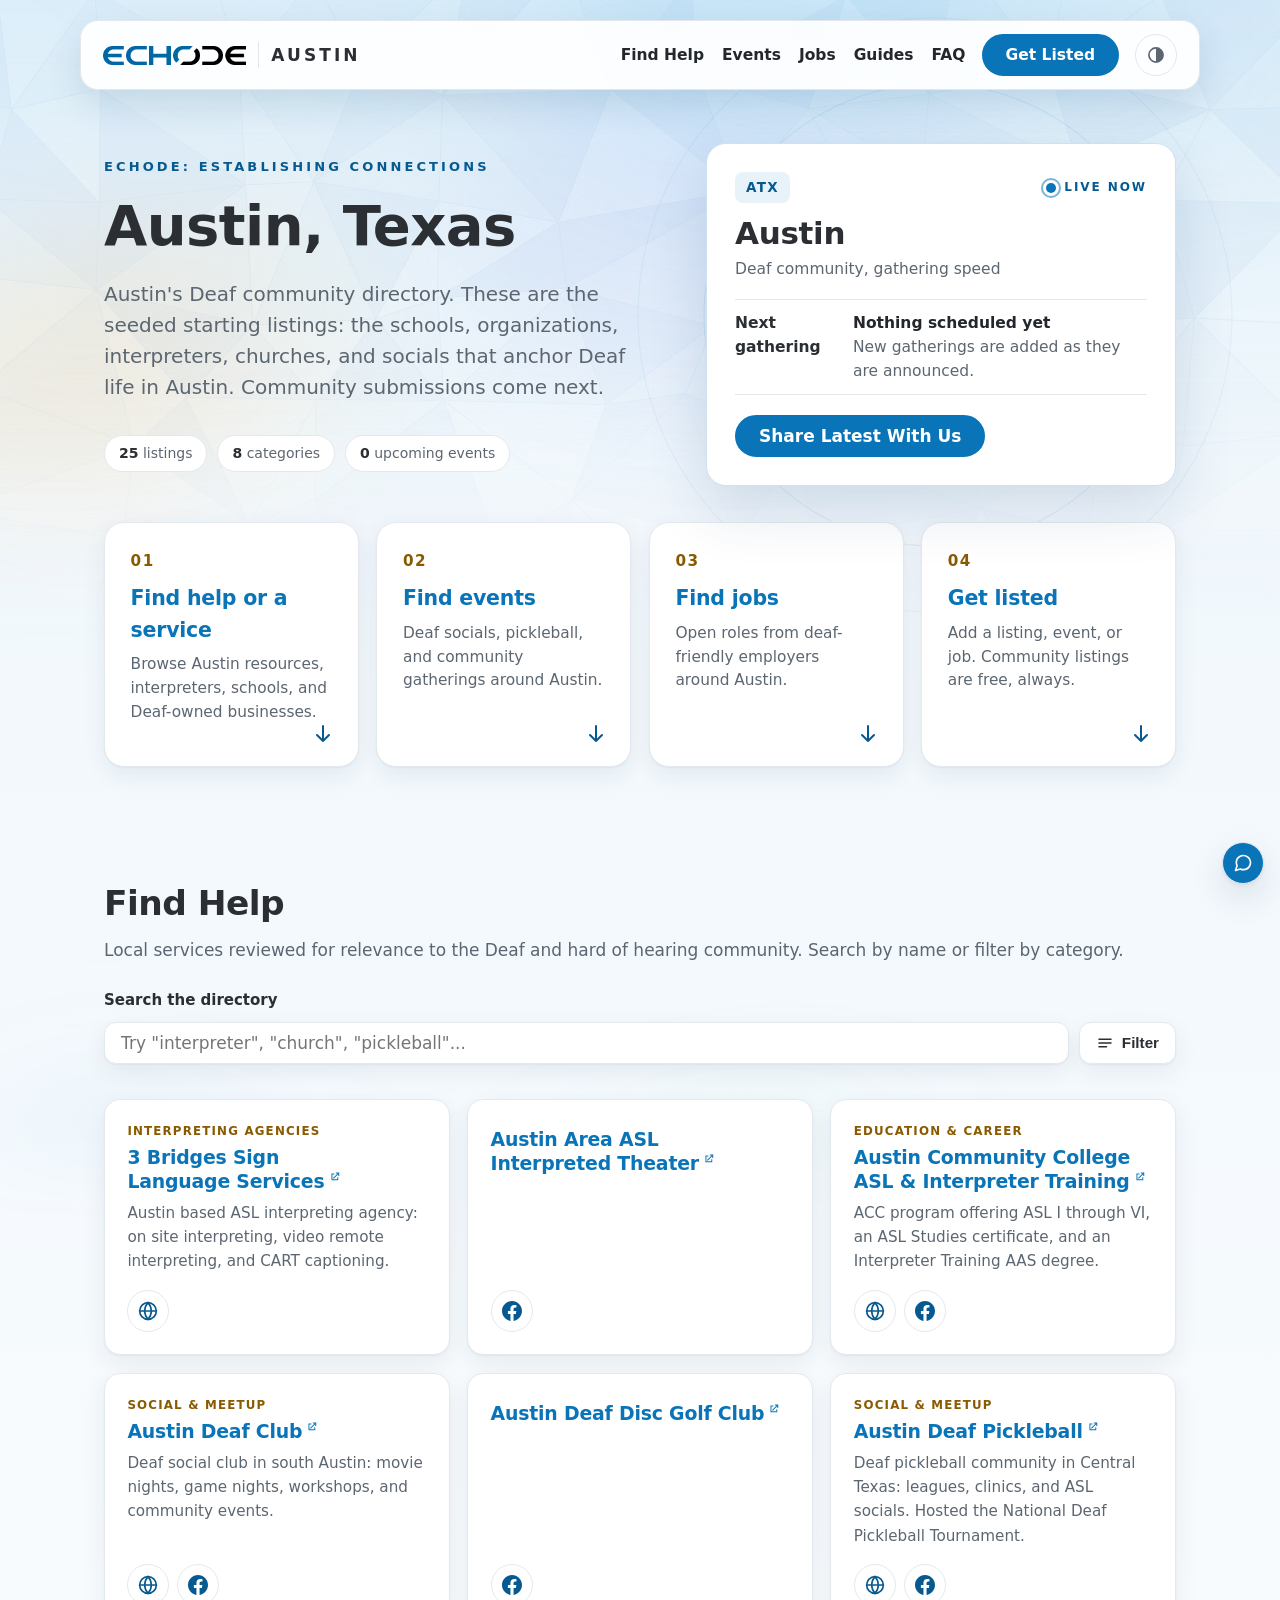
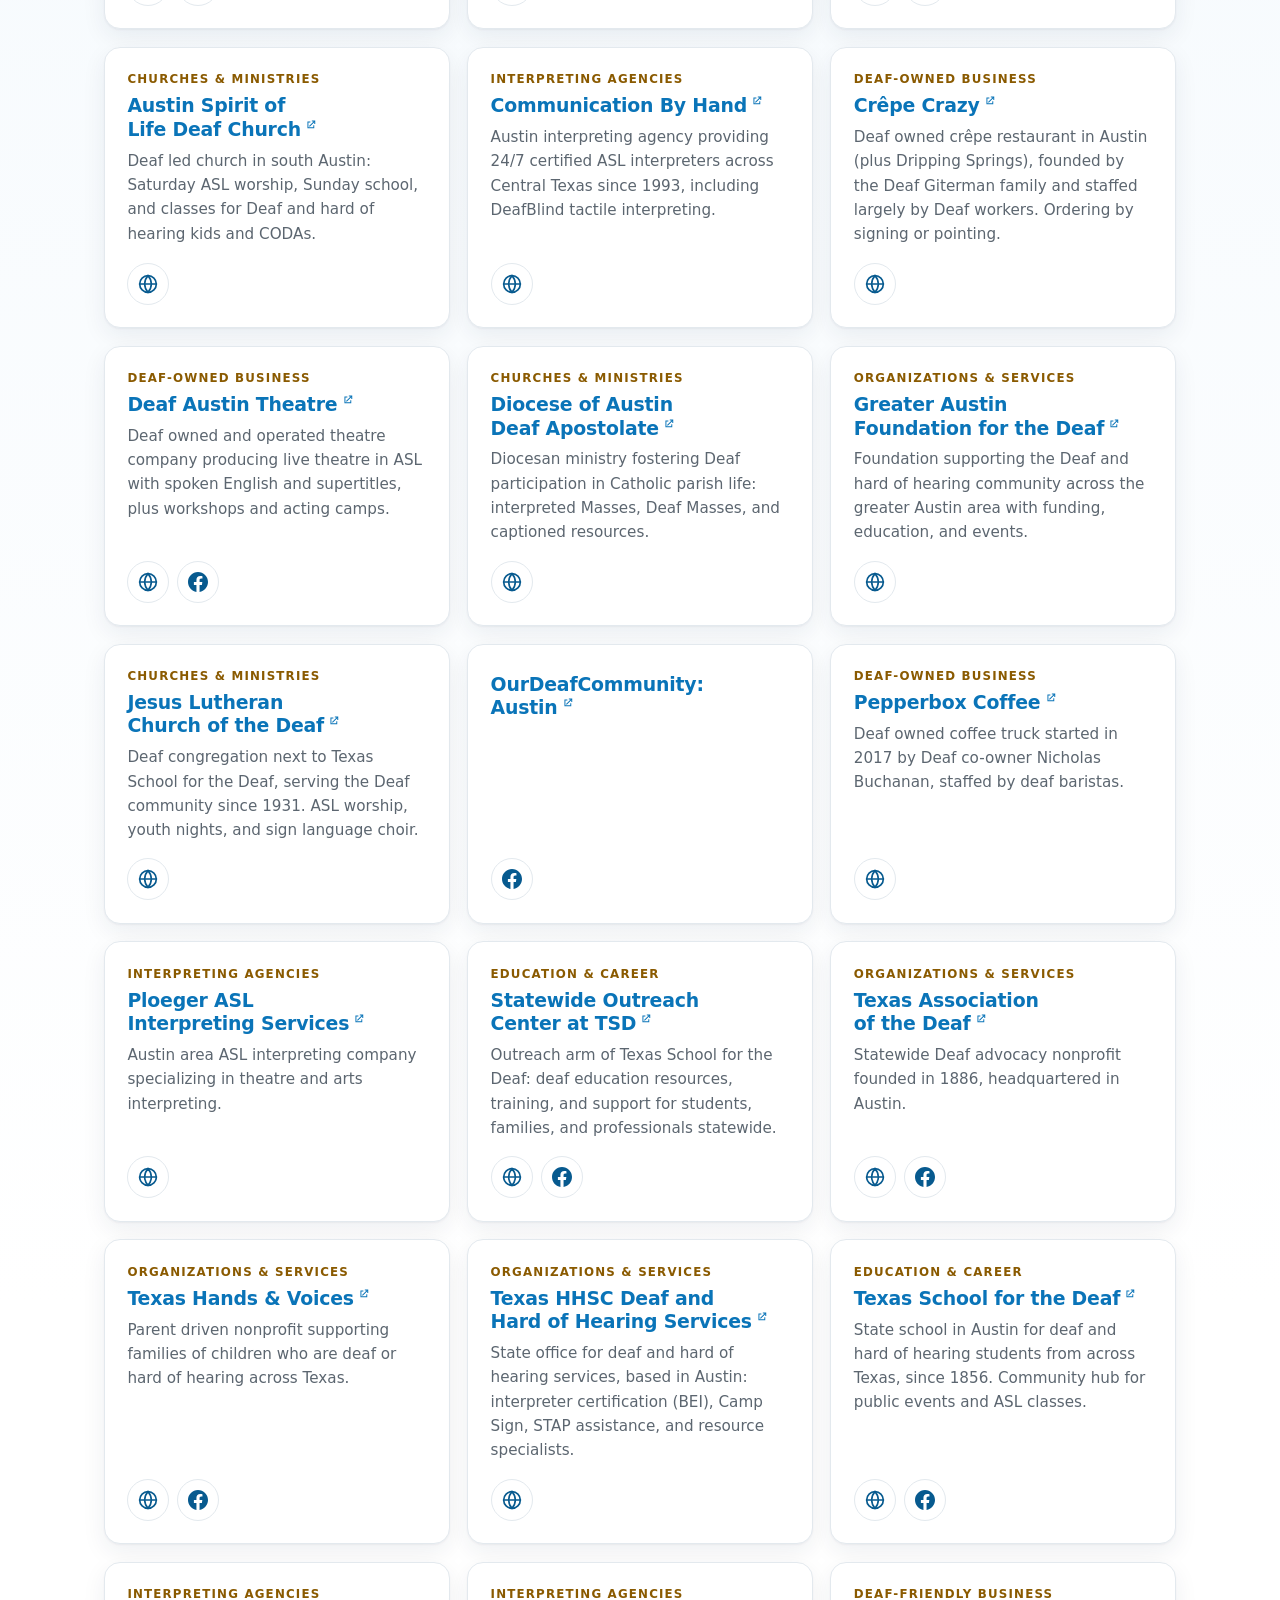
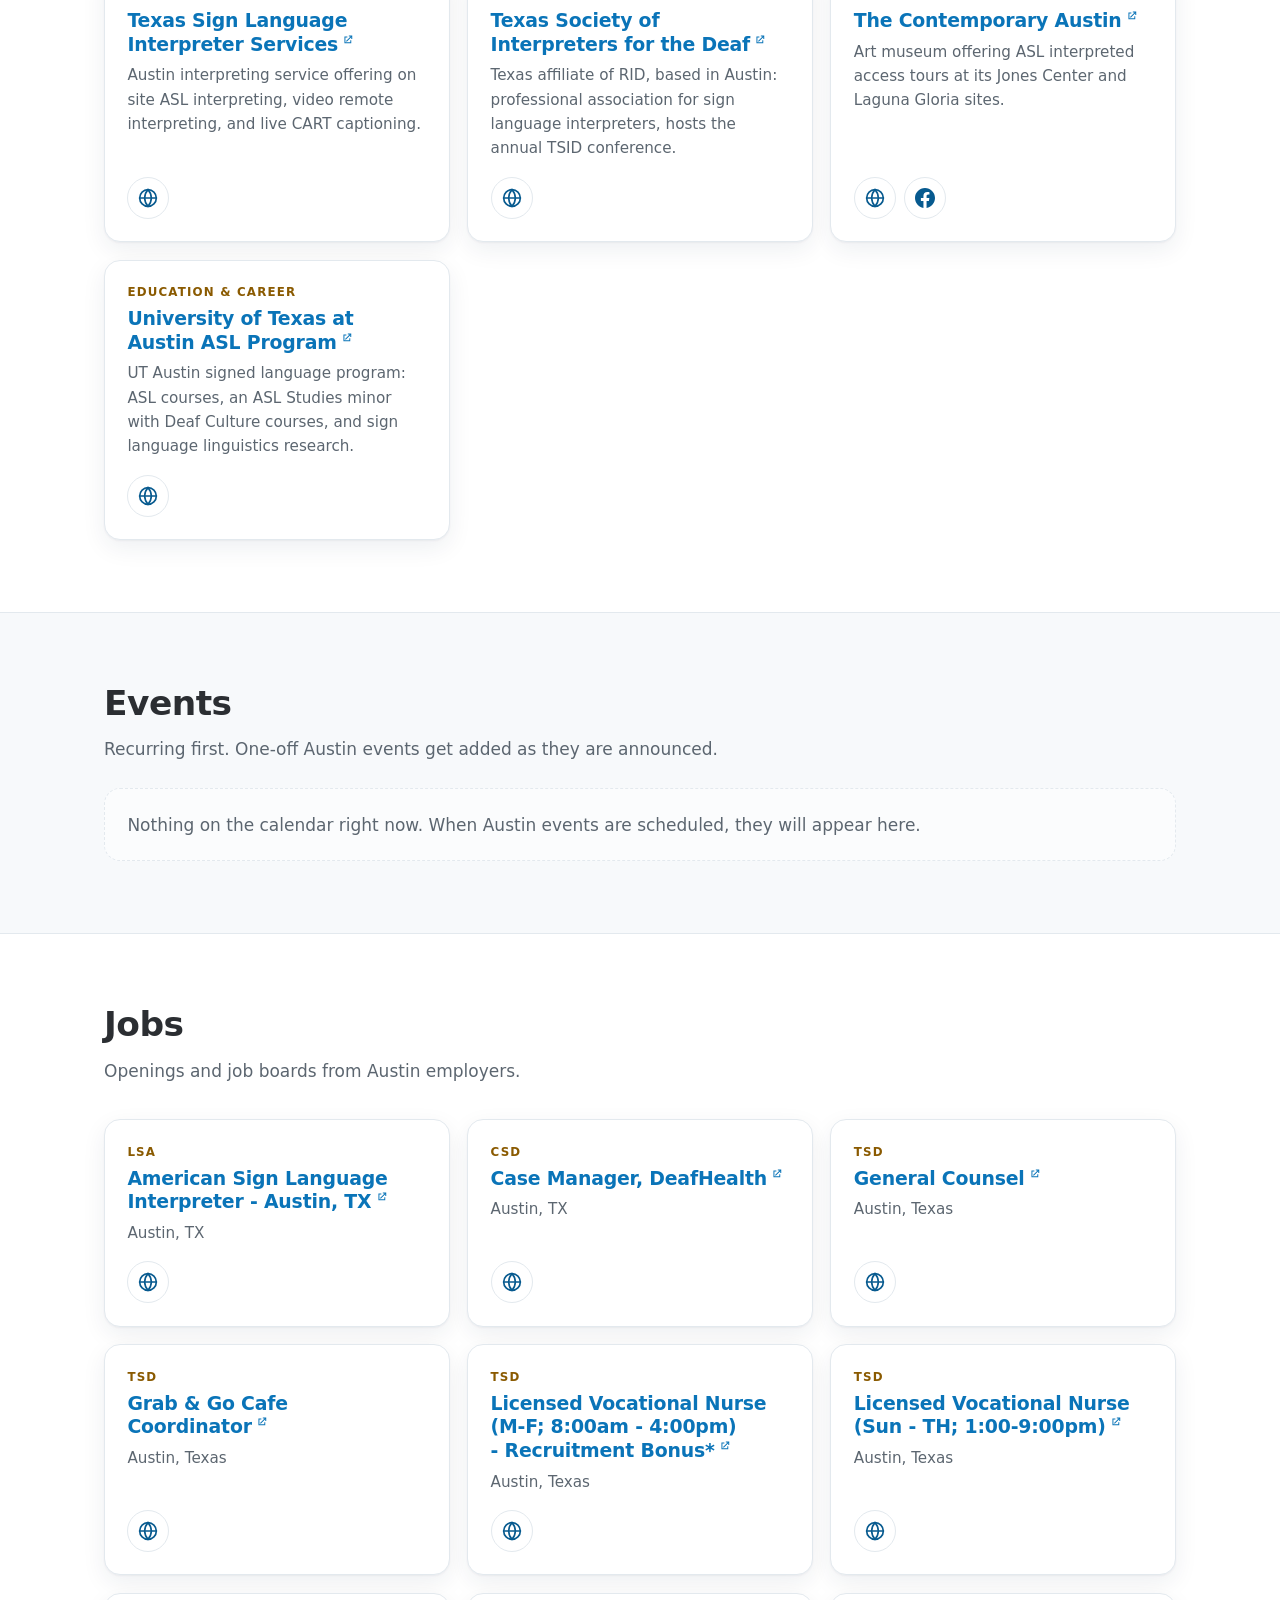
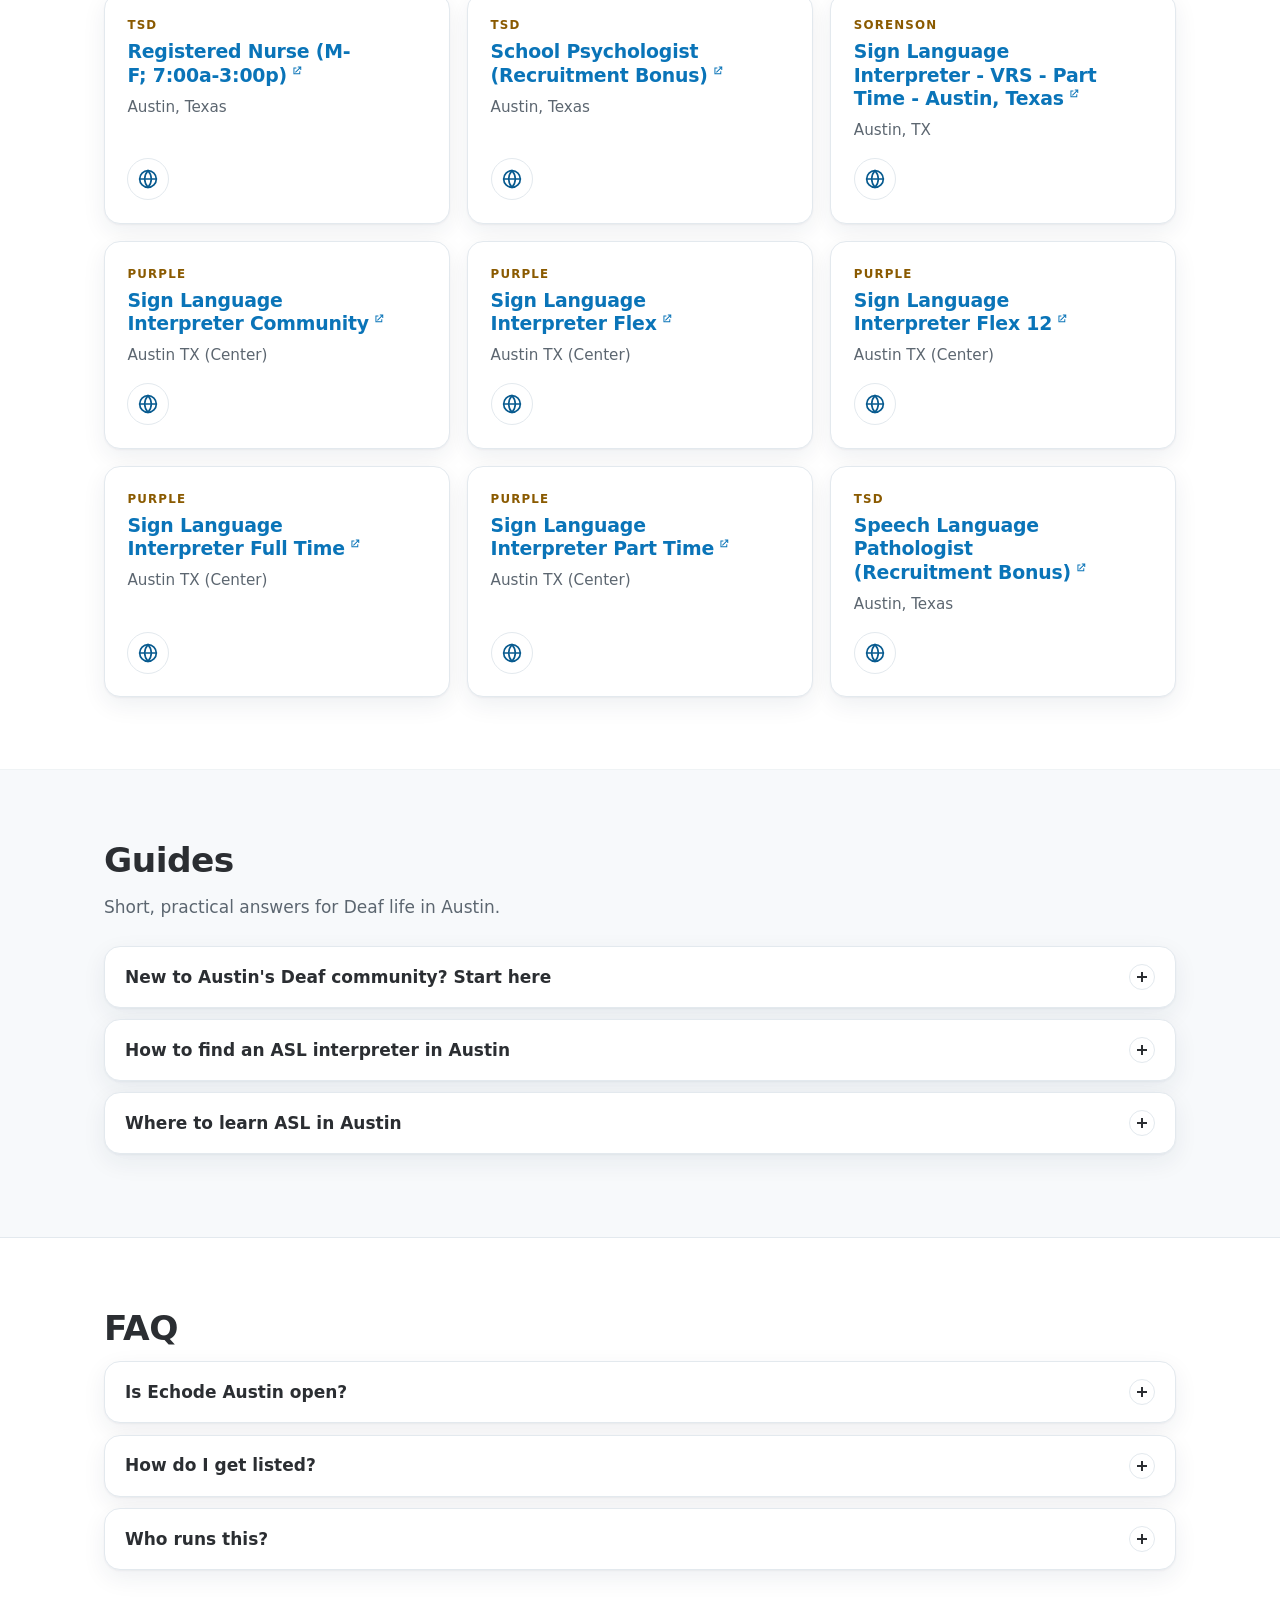
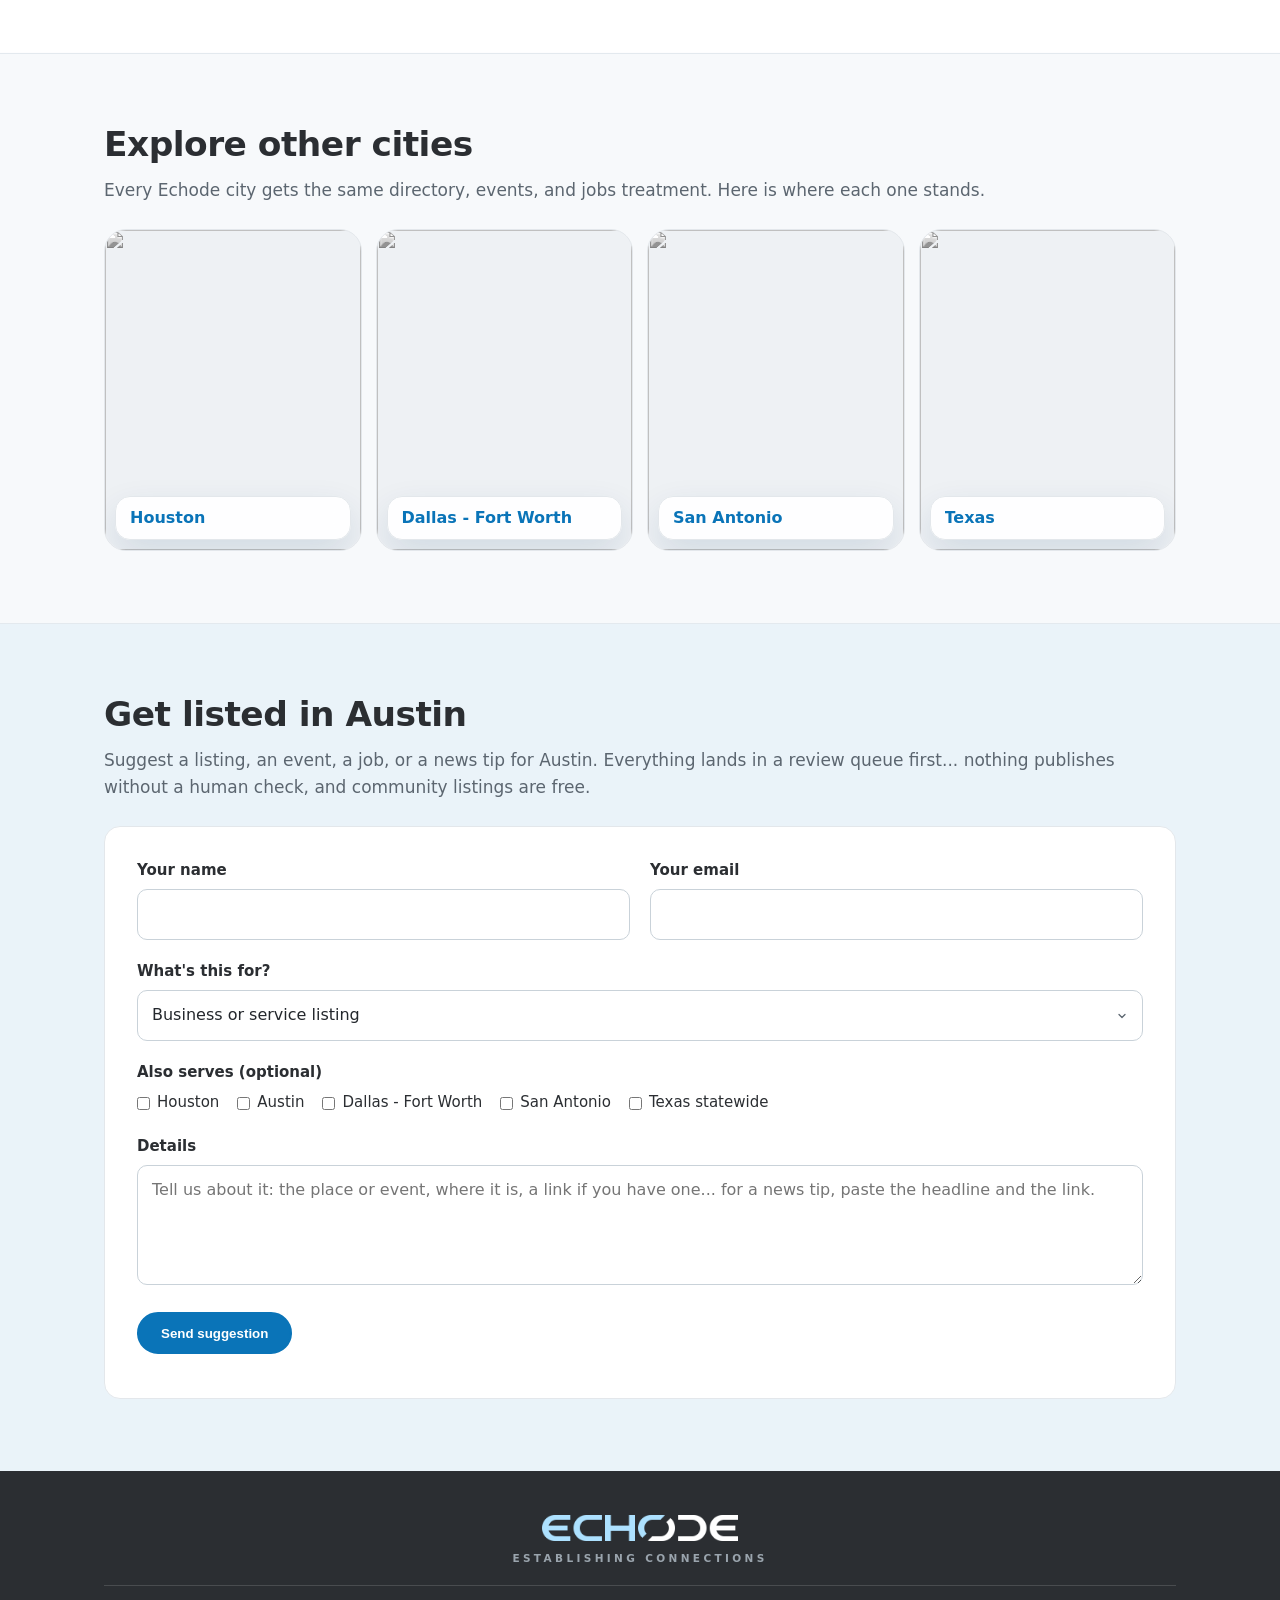
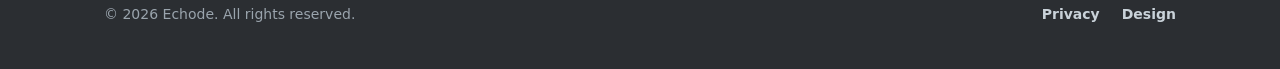
==== commit e78245ff: "AI chat launch 2026-11-09: chat widget on homepage and all city pages, Privacy line, Workers AI chat" ====
--- a/atx/index.html
+++ b/atx/index.html
@@ -21,7 +21,7 @@
 <meta name="twitter:title" content="Echode Austin - Deaf Community Directory">
 <meta name="twitter:description" content="Echode Austin: Austin's Deaf community directory. Seeded listings, events, jobs, and guides, live now.">
 <meta name="twitter:image" content="https://echode.com/og-image.png">
-<link rel="stylesheet" href="../shared.css?v=7">
+<link rel="stylesheet" href="../shared.css?v=8">
 <!-- Google Analytics -->
 <script async src="https://www.googletagmanager.com/gtag/js?id=G-Y56G4N26M4"></script>
 <script src="../head.js?v=1"></script>
@@ -217,11 +217,26 @@
     <div class="foot-row"><p class="copy">&copy; <span id="year">2026</span> Echode. All rights reserved.</p><span class="foot-links"><a class="design-link" href="../privacy/">Privacy</a><a class="design-link" href="../design/">Design</a></span></div>
   </div>
 </footer>
+<div class="aichat" data-city="ATX">
+  <button class="aichat-btn" id="aiChatBtn" type="button" aria-expanded="false" aria-controls="aiChatPanel" aria-label="Ask Echode, opens the chat"><svg viewBox="0 0 24 24" fill="none" stroke="currentColor" stroke-width="2" stroke-linecap="round" stroke-linejoin="round" aria-hidden="true"><path d="M21 11.5a8.38 8.38 0 0 1-.9 3.8 8.5 8.5 0 0 1-7.6 4.7 8.38 8.38 0 0 1-3.8-.9L3 21l1.9-5.7a8.38 8.38 0 0 1-.9-3.8 8.5 8.5 0 0 1 4.7-7.6 8.38 8.38 0 0 1 3.8-.9h.5a8.48 8.48 0 0 1 8 8v.5z"/></svg></button>
+  <section class="aichat-panel" id="aiChatPanel" hidden aria-label="Ask Echode chat">
+    <div class="aichat-head"><h2>Ask Echode</h2><button class="aichat-close" id="aiChatClose" type="button" aria-label="Close chat">&times;</button></div>
+    <div class="aichat-log" id="aiChatLog"></div>
+    <p class="aichat-note">Answers come only from the listings on this site.</p>
+    <form class="aichat-form" id="aiChatForm">
+      <label class="sr-only" for="aiChatInput">Ask a question</label>
+      <input id="aiChatInput" type="text" placeholder="Ask about places, events, jobs..." maxlength="500" autocomplete="off">
+      <button class="btn" type="submit">Send</button>
+    </form>
+    <p class="form-status aichat-status" id="aiChatStatus" role="status" aria-live="polite"></p>
+  </section>
+</div>
+
 <script src="data.js"></script>
 <script src="../city.js?v=6"></script>
 
 
-<script src="../shared.js?v=1"></script>
+<script src="../shared.js?v=2"></script>
 
 </body>
 </html>
--- a/shared.css
+++ b/shared.css
@@ -357,3 +357,27 @@
 select,.gform select{-webkit-appearance:none;appearance:none;padding-right:42px;background-image:url("data:image/svg+xml,%3Csvg xmlns='http://www.w3.org/2000/svg' viewBox='0 0 24 24' fill='none' stroke='%235c6670' stroke-width='2.5' stroke-linecap='round' stroke-linejoin='round'%3E%3Cpath d='M6 9l6 6 6-6'/%3E%3C/svg%3E");background-repeat:no-repeat;background-position:right 14px center;background-size:12px auto}
 :root[data-theme="dark"] select,:root[data-theme="dark"] .gform select{background-color:#0e1821;background-image:url("data:image/svg+xml,%3Csvg xmlns='http://www.w3.org/2000/svg' viewBox='0 0 24 24' fill='none' stroke='%23a9bdcc' stroke-width='2.5' stroke-linecap='round' stroke-linejoin='round'%3E%3Cpath d='M6 9l6 6 6-6'/%3E%3C/svg%3E");background-repeat:no-repeat;background-position:right 14px center;background-size:12px auto}
 :root[data-theme="dark"] .fact-card li::marker{color:var(--blue-dark)}
+
+/* AI chat widget (2026-11-08, spec in design-system.md). Floating
+   launcher + panel, shared by the homepage and all city pages. */
+.aichat{position:fixed;right:16px;bottom:16px;z-index:60}
+.aichat-btn{width:42px;height:42px;border-radius:50%;border:1px solid var(--line);background:var(--blue);color:#fff;display:flex;align-items:center;justify-content:center;cursor:pointer;box-shadow:var(--shl)}
+.aichat-btn svg{width:20px;height:20px}
+.aichat-btn:hover{background:var(--blue-dark)}
+.aichat-panel{position:absolute;right:0;bottom:54px;width:min(360px,calc(100vw - 32px));max-height:min(480px,calc(100dvh - 100px));display:flex;flex-direction:column;background:var(--bg);border:1px solid var(--line);border-radius:16px;box-shadow:var(--shl);overflow:hidden}
+.aichat-panel[hidden]{display:none}
+.aichat-head{display:flex;align-items:center;justify-content:space-between;padding:12px 16px;border-bottom:1px solid var(--line)}
+.aichat-head h2{font-size:1rem;font-weight:700;color:var(--char);margin:0}
+.aichat-close{width:26px;height:26px;border-radius:50%;border:1px solid var(--line);background:var(--bg);color:var(--gray);cursor:pointer;font-size:16px;line-height:1;display:flex;align-items:center;justify-content:center}
+.aichat-log{flex:1;overflow-y:auto;padding:16px;display:flex;flex-direction:column;gap:10px;min-height:120px}
+.aichat-msg{margin:0;font-size:.95rem;line-height:1.5}
+.aichat-msg.user{align-self:flex-end;background:var(--blue-soft);color:var(--ink);border-radius:12px;padding:8px 12px;max-width:85%}
+.aichat-msg.ai{align-self:flex-start}
+.aichat-msg .src{display:block;font-size:.82rem;color:var(--gray);margin-top:6px}
+.aichat-note{margin:0;padding:0 16px 8px;font-size:.82rem;color:var(--gray)}
+.aichat-form{display:flex;gap:.6rem;padding:0 16px 12px}
+.aichat-form input{flex:1;height:42px;padding:.75rem 1rem;border:1px solid var(--line);border-radius:12px;font:inherit;font-size:1rem;color:var(--ink);background:var(--bg);min-width:0}
+.aichat-form .btn{flex:none}
+.aichat-status{margin:0;padding:0 16px 12px}
+:root[data-theme="dark"] .aichat-btn{background:#0a74b8}
+:root[data-theme="dark"] .aichat-form input{background:#0e1821;border-color:#33485a;color:var(--ink)}
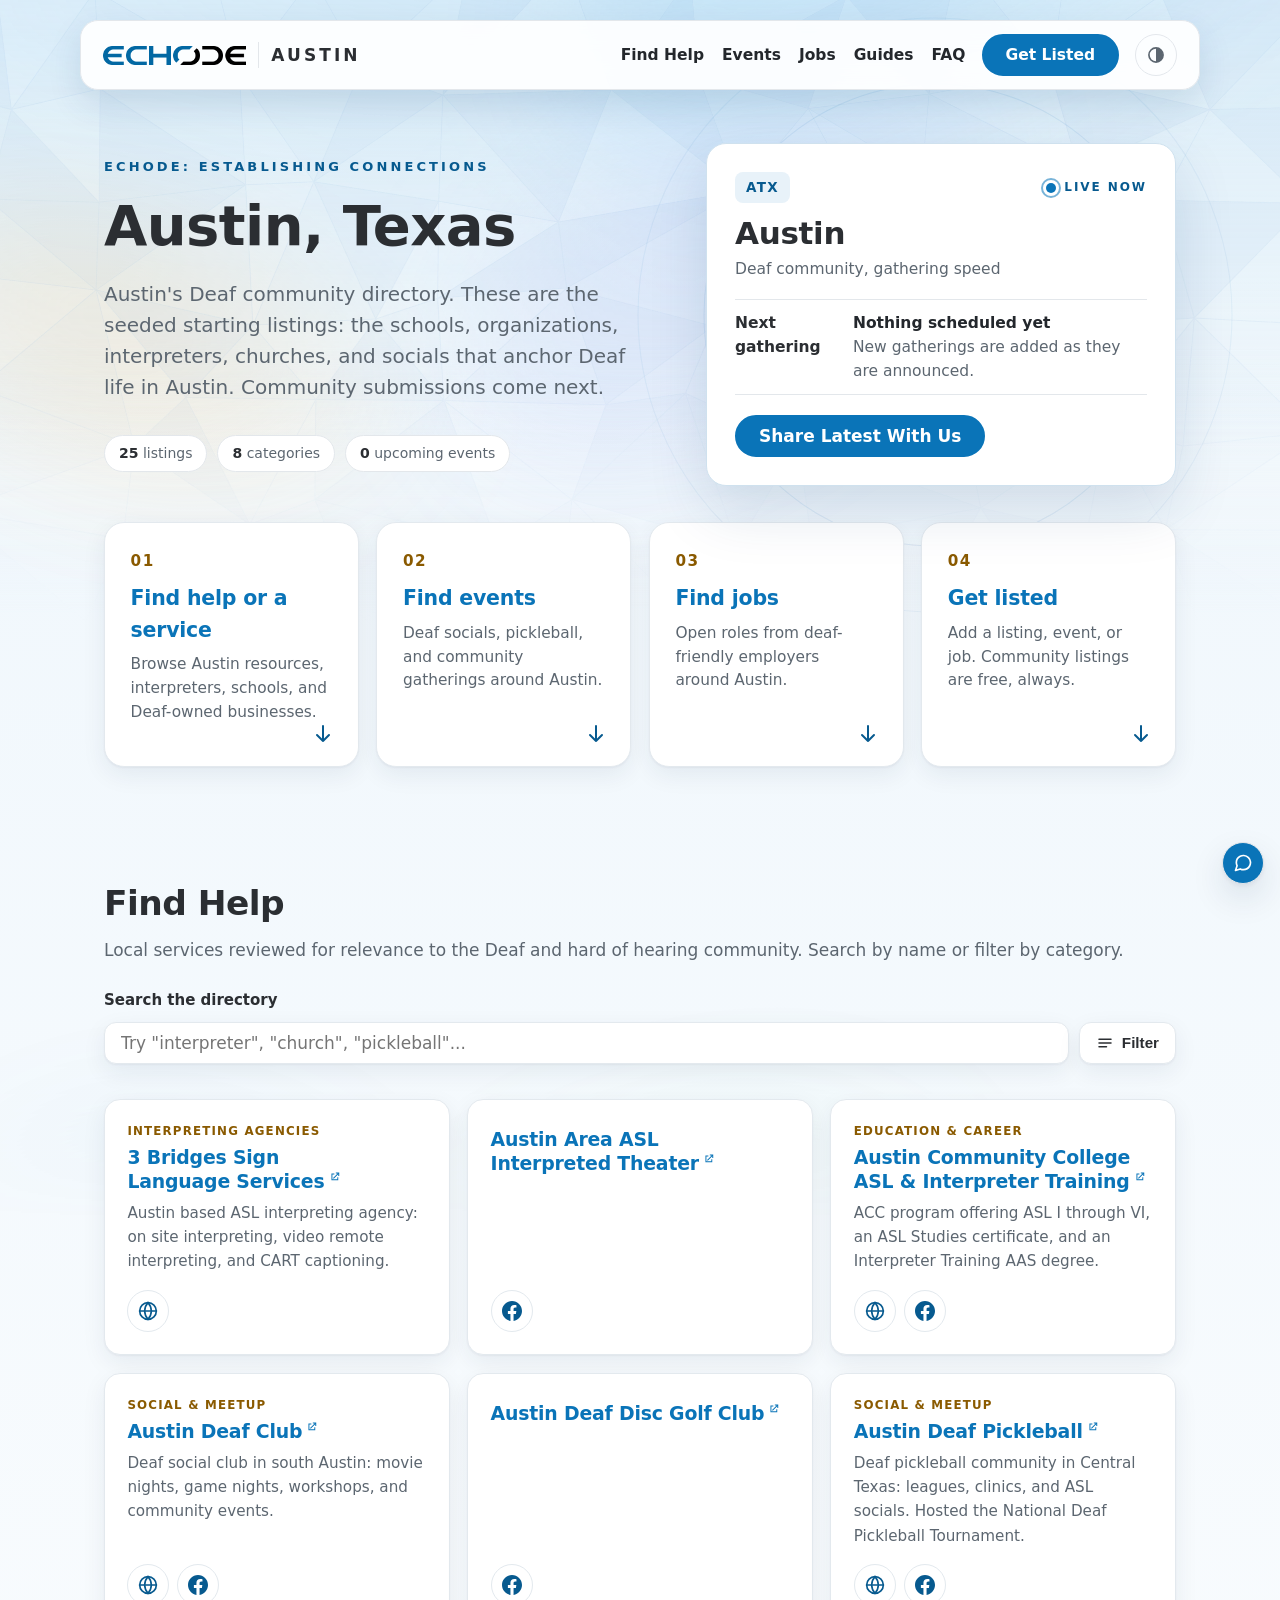
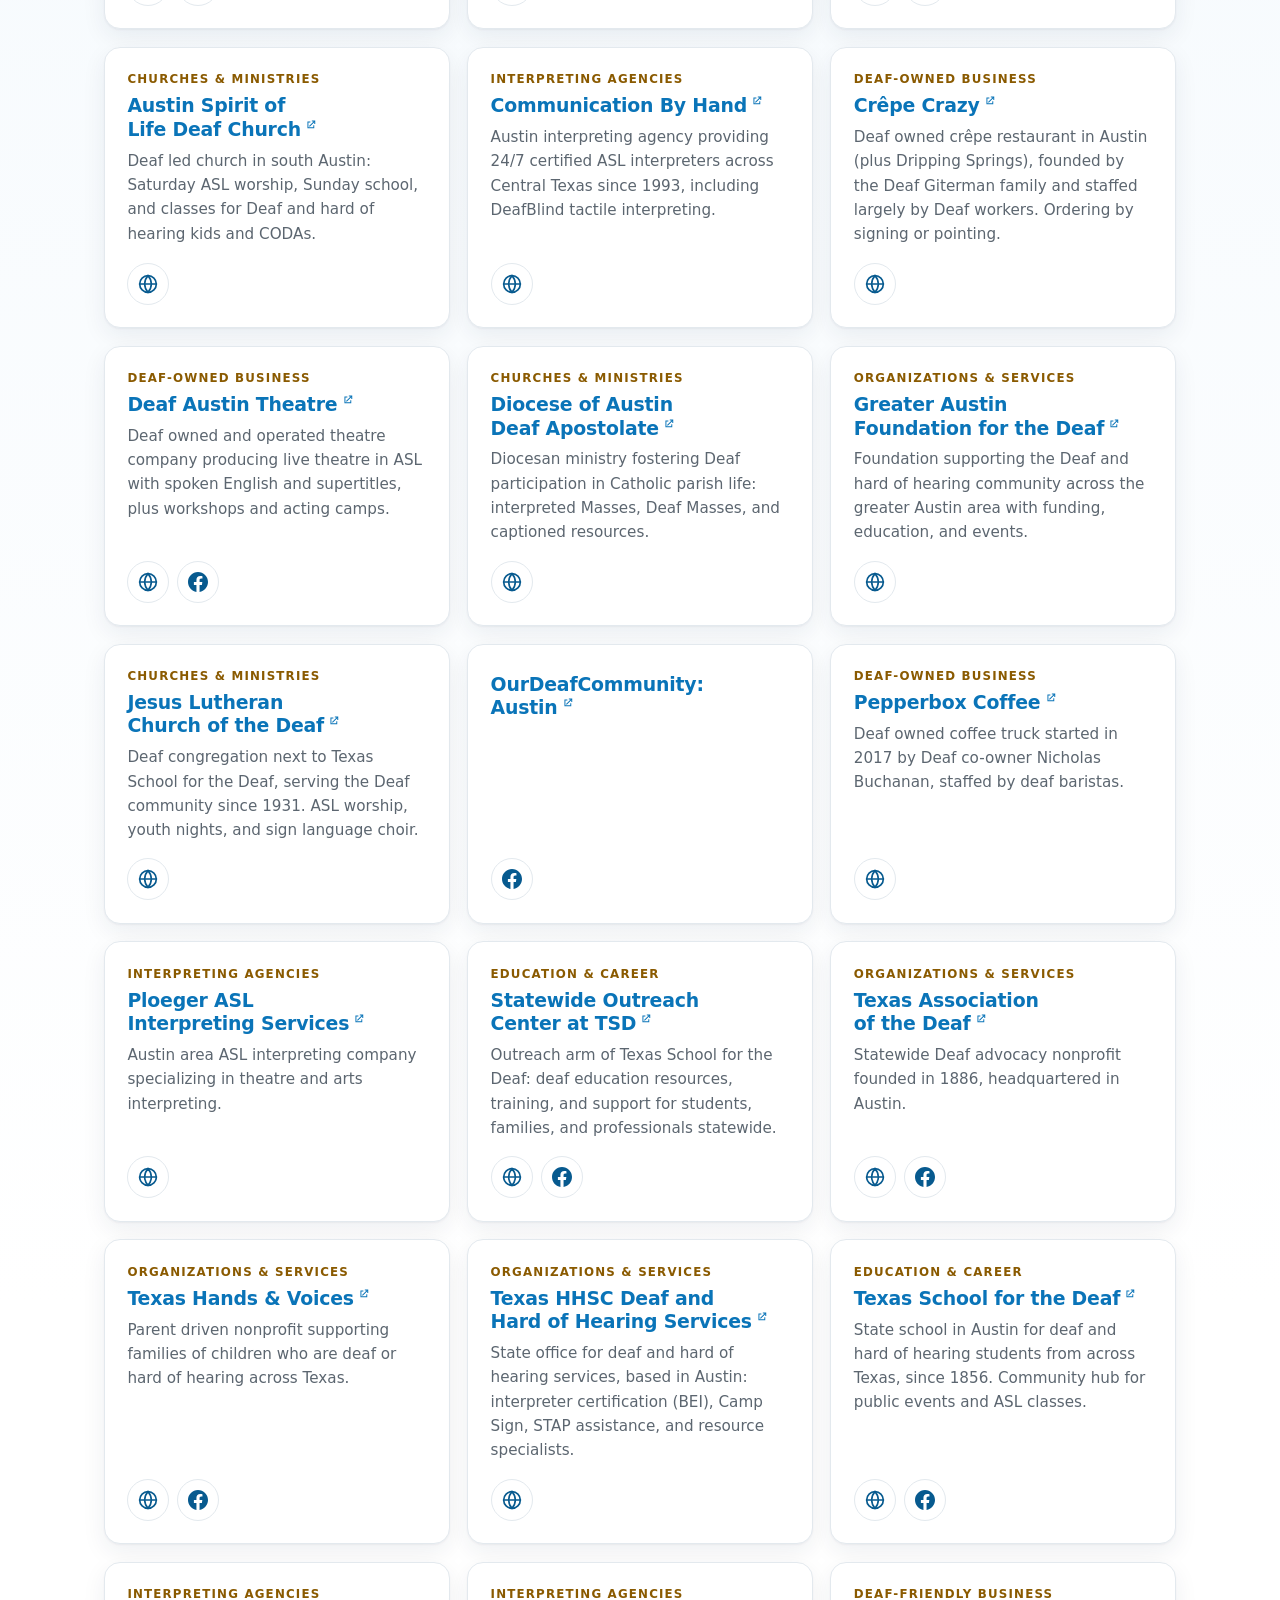
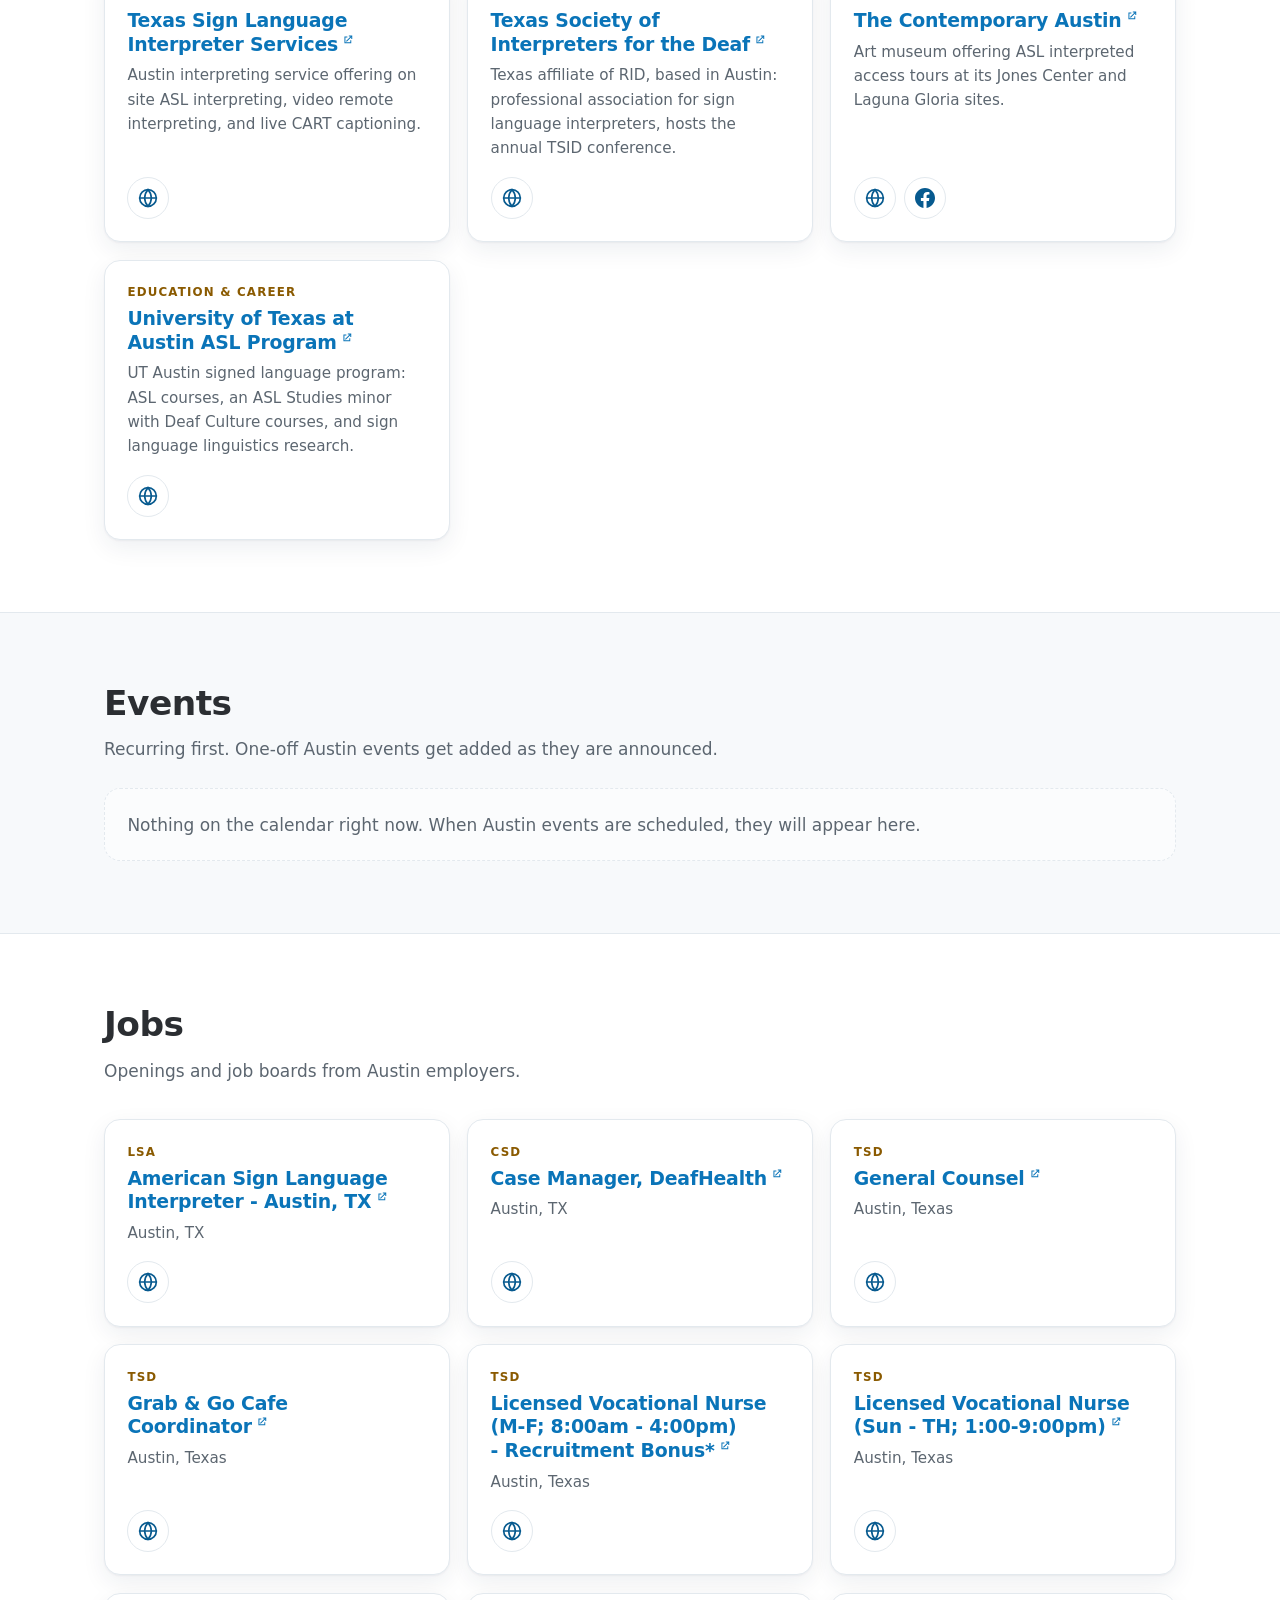
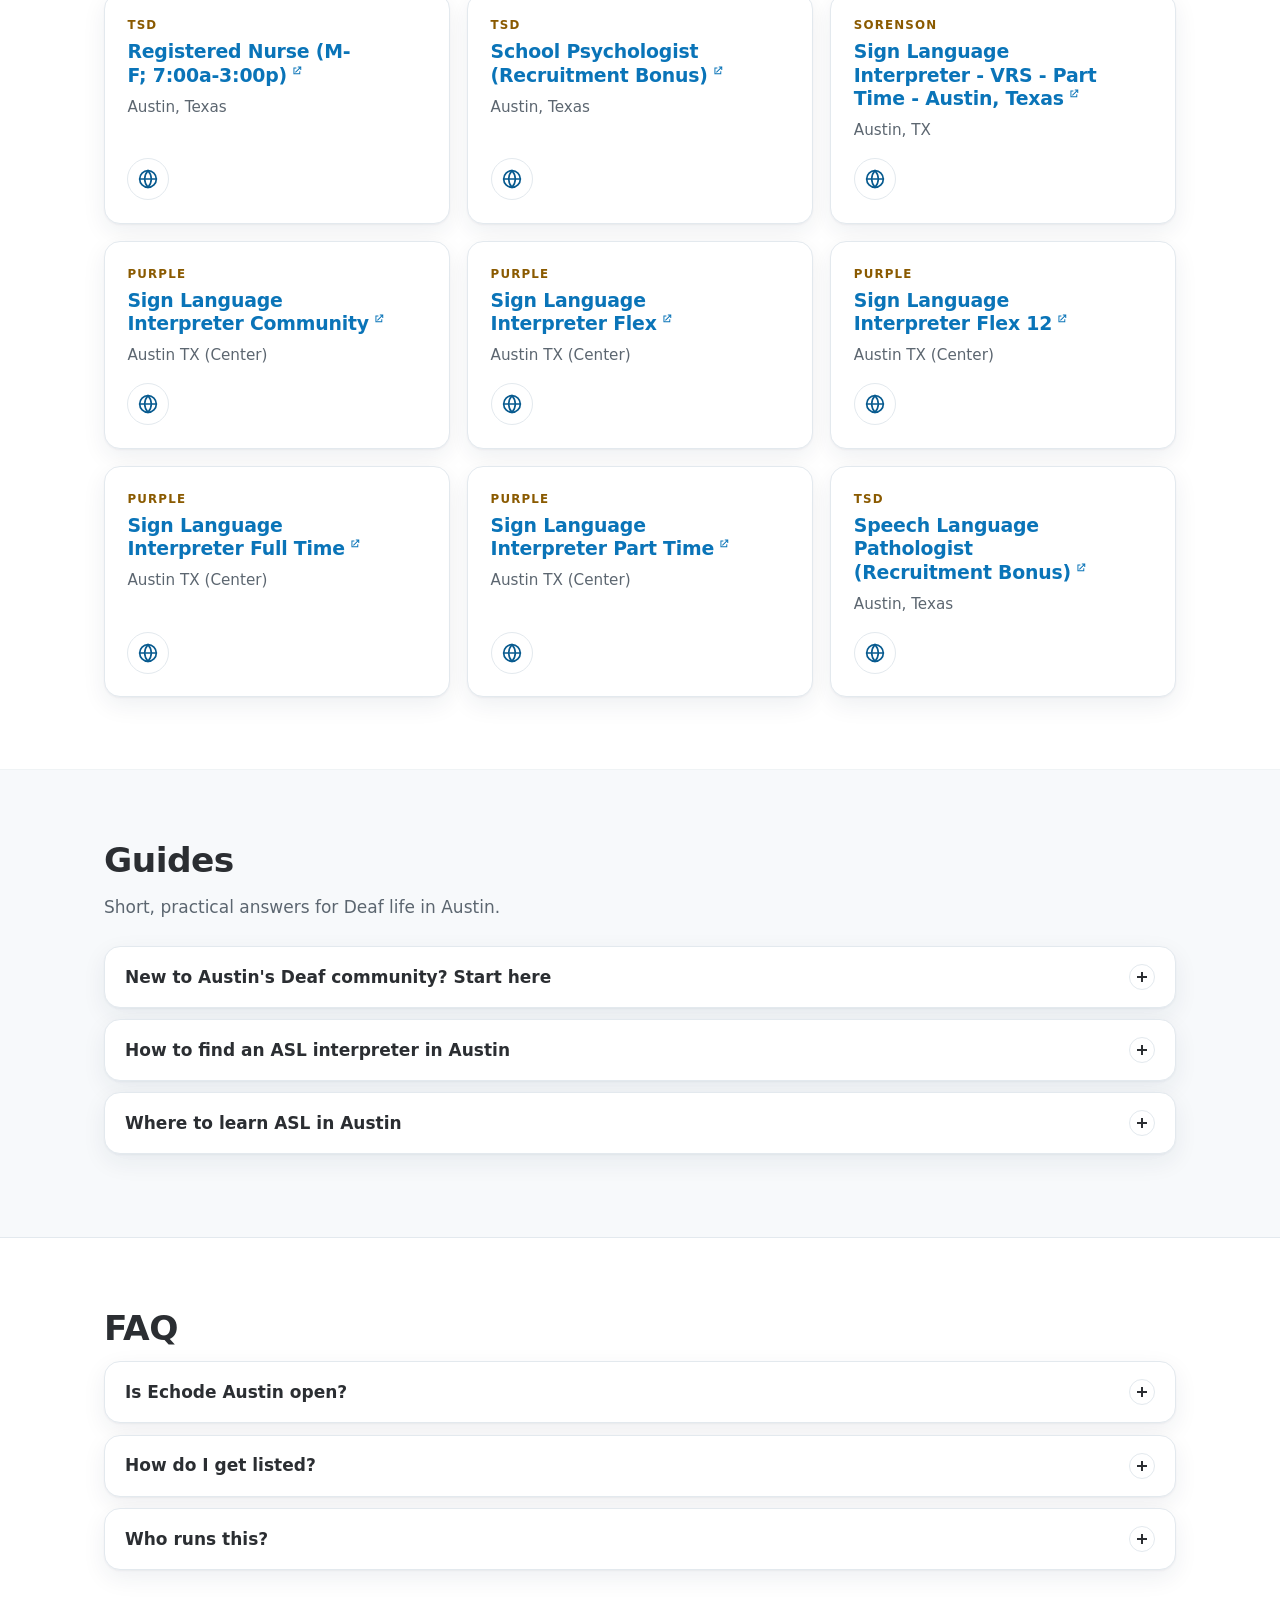
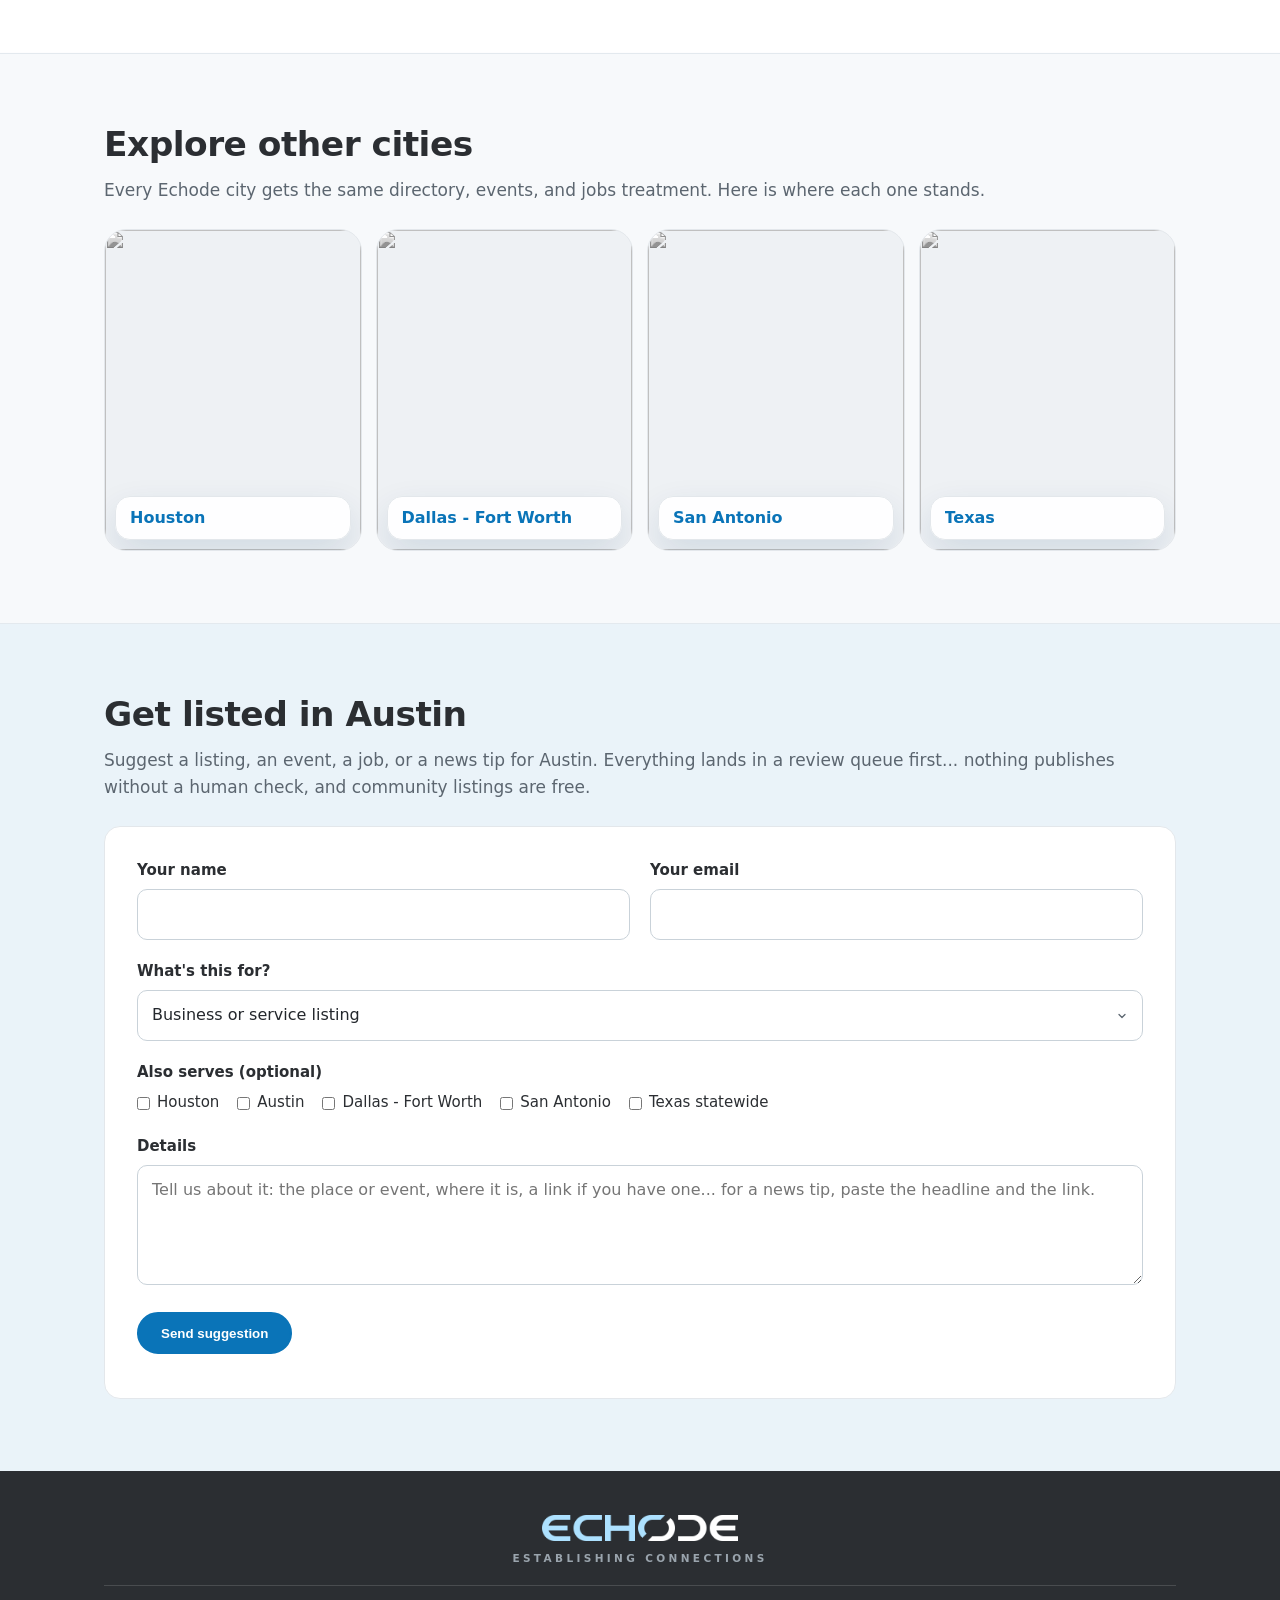
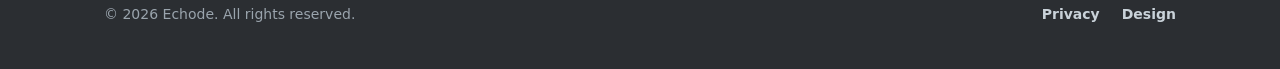
==== commit b0c6b8cc: "AI chat panel layout fix 2026-11-09: panel padding 0 (section padding leak), chat form unstyled, sli" ====
--- a/atx/index.html
+++ b/atx/index.html
@@ -21,7 +21,7 @@
 <meta name="twitter:title" content="Echode Austin - Deaf Community Directory">
 <meta name="twitter:description" content="Echode Austin: Austin's Deaf community directory. Seeded listings, events, jobs, and guides, live now.">
 <meta name="twitter:image" content="https://echode.com/og-image.png">
-<link rel="stylesheet" href="../shared.css?v=8">
+<link rel="stylesheet" href="../shared.css?v=9">
 <!-- Google Analytics -->
 <script async src="https://www.googletagmanager.com/gtag/js?id=G-Y56G4N26M4"></script>
 <script src="../head.js?v=1"></script>
@@ -222,10 +222,9 @@
   <section class="aichat-panel" id="aiChatPanel" hidden aria-label="Ask Echode chat">
     <div class="aichat-head"><h2>Ask Echode</h2><button class="aichat-close" id="aiChatClose" type="button" aria-label="Close chat">&times;</button></div>
     <div class="aichat-log" id="aiChatLog"></div>
-    <p class="aichat-note">Answers come only from the listings on this site.</p>
     <form class="aichat-form" id="aiChatForm">
       <label class="sr-only" for="aiChatInput">Ask a question</label>
-      <input id="aiChatInput" type="text" placeholder="Ask about places, events, jobs..." maxlength="500" autocomplete="off">
+      <input id="aiChatInput" type="text" placeholder="Ask a question..." maxlength="500" autocomplete="off">
       <button class="btn" type="submit">Send</button>
     </form>
     <p class="form-status aichat-status" id="aiChatStatus" role="status" aria-live="polite"></p>
--- a/shared.css
+++ b/shared.css
@@ -364,7 +364,7 @@
 .aichat-btn{width:42px;height:42px;border-radius:50%;border:1px solid var(--line);background:var(--blue);color:#fff;display:flex;align-items:center;justify-content:center;cursor:pointer;box-shadow:var(--shl)}
 .aichat-btn svg{width:20px;height:20px}
 .aichat-btn:hover{background:var(--blue-dark)}
-.aichat-panel{position:absolute;right:0;bottom:54px;width:min(360px,calc(100vw - 32px));max-height:min(480px,calc(100dvh - 100px));display:flex;flex-direction:column;background:var(--bg);border:1px solid var(--line);border-radius:16px;box-shadow:var(--shl);overflow:hidden}
+.aichat-panel{position:absolute;right:0;bottom:54px;width:min(360px,calc(100vw - 32px));max-height:min(480px,calc(100dvh - 100px));display:flex;flex-direction:column;background:var(--bg);border:1px solid var(--line);border-radius:16px;box-shadow:var(--shl);overflow:hidden;padding:0}
 .aichat-panel[hidden]{display:none}
 .aichat-head{display:flex;align-items:center;justify-content:space-between;padding:12px 16px;border-bottom:1px solid var(--line)}
 .aichat-head h2{font-size:1rem;font-weight:700;color:var(--char);margin:0}
@@ -374,10 +374,9 @@
 .aichat-msg.user{align-self:flex-end;background:var(--blue-soft);color:var(--ink);border-radius:12px;padding:8px 12px;max-width:85%}
 .aichat-msg.ai{align-self:flex-start}
 .aichat-msg .src{display:block;font-size:.82rem;color:var(--gray);margin-top:6px}
-.aichat-note{margin:0;padding:0 16px 8px;font-size:.82rem;color:var(--gray)}
-.aichat-form{display:flex;gap:.6rem;padding:0 16px 12px}
+.aichat-form{display:flex;gap:.6rem;padding:0 16px 12px;background:transparent;border:0;border-radius:0}
 .aichat-form input{flex:1;height:42px;padding:.75rem 1rem;border:1px solid var(--line);border-radius:12px;font:inherit;font-size:1rem;color:var(--ink);background:var(--bg);min-width:0}
-.aichat-form .btn{flex:none}
+.aichat-form .btn{flex:none;padding:0 16px}
 .aichat-status{margin:0;padding:0 16px 12px}
 :root[data-theme="dark"] .aichat-btn{background:#0a74b8}
 :root[data-theme="dark"] .aichat-form input{background:#0e1821;border-color:#33485a;color:var(--ink)}
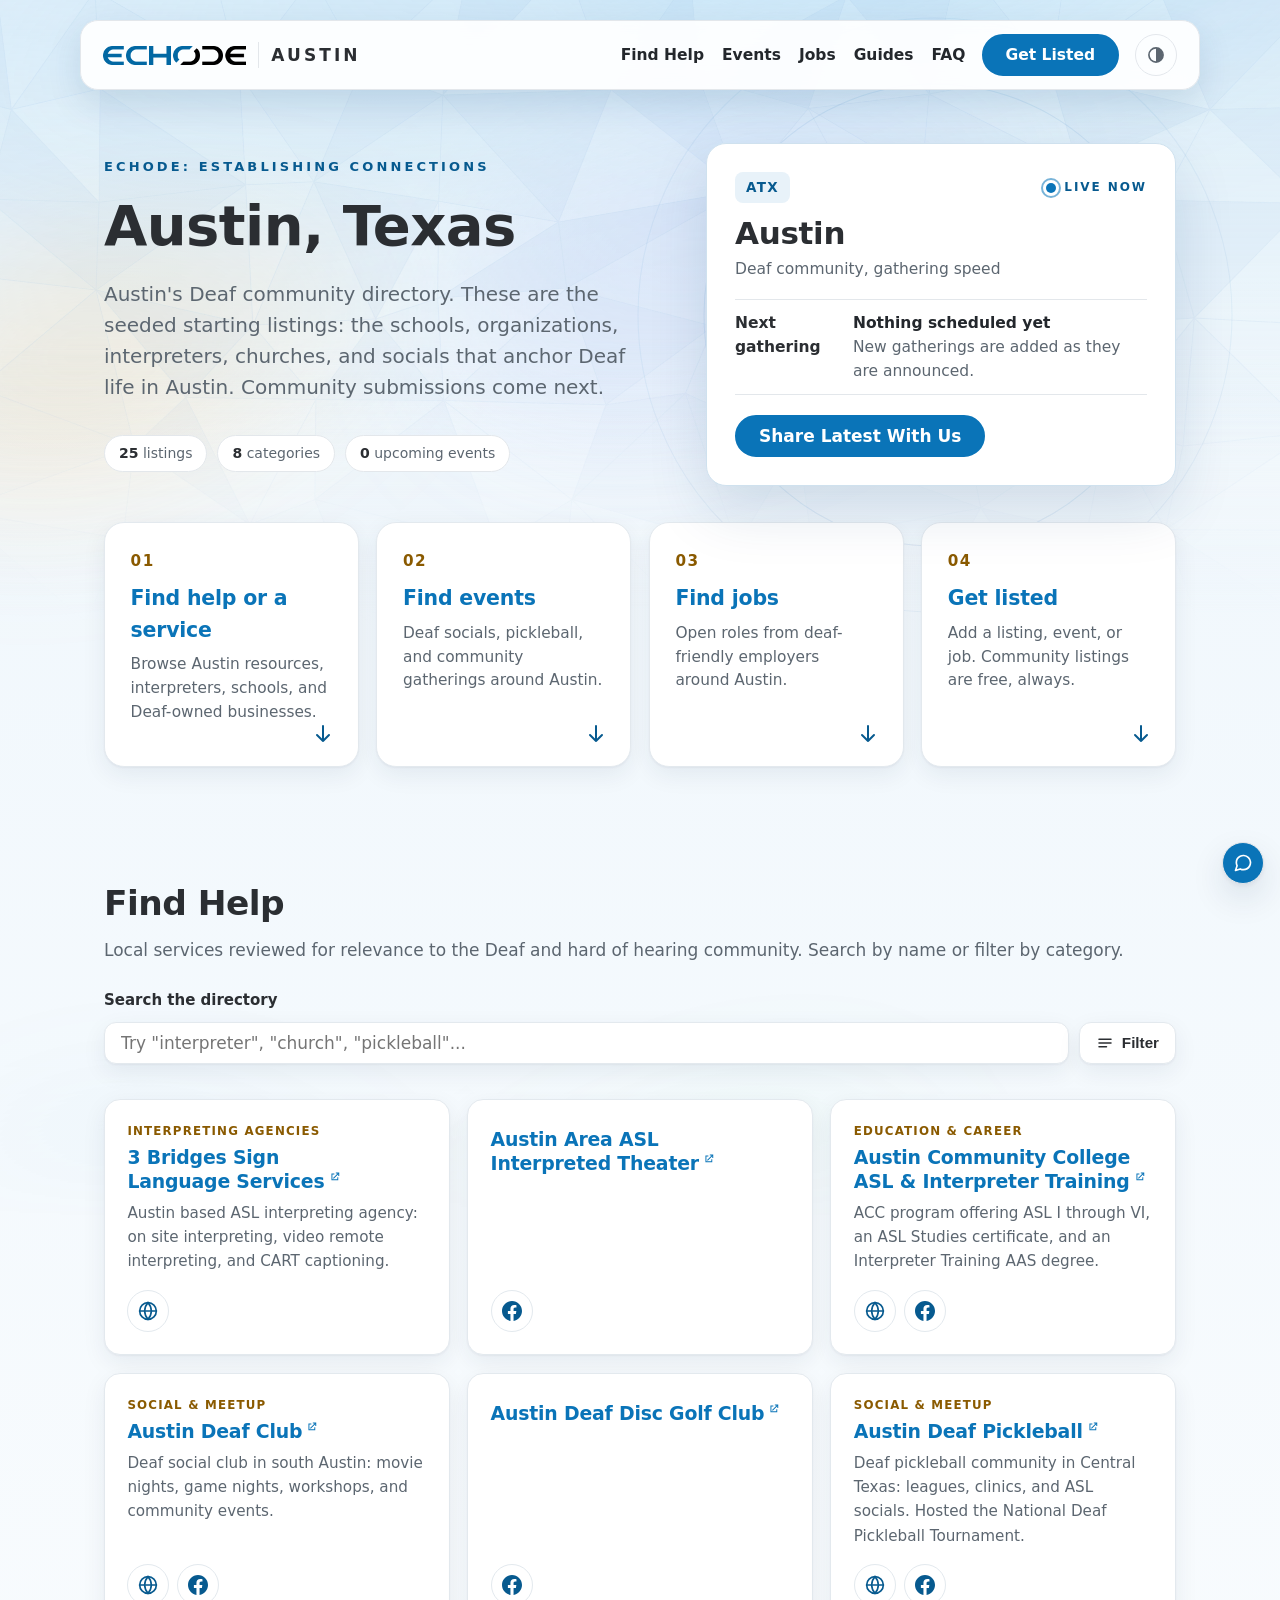
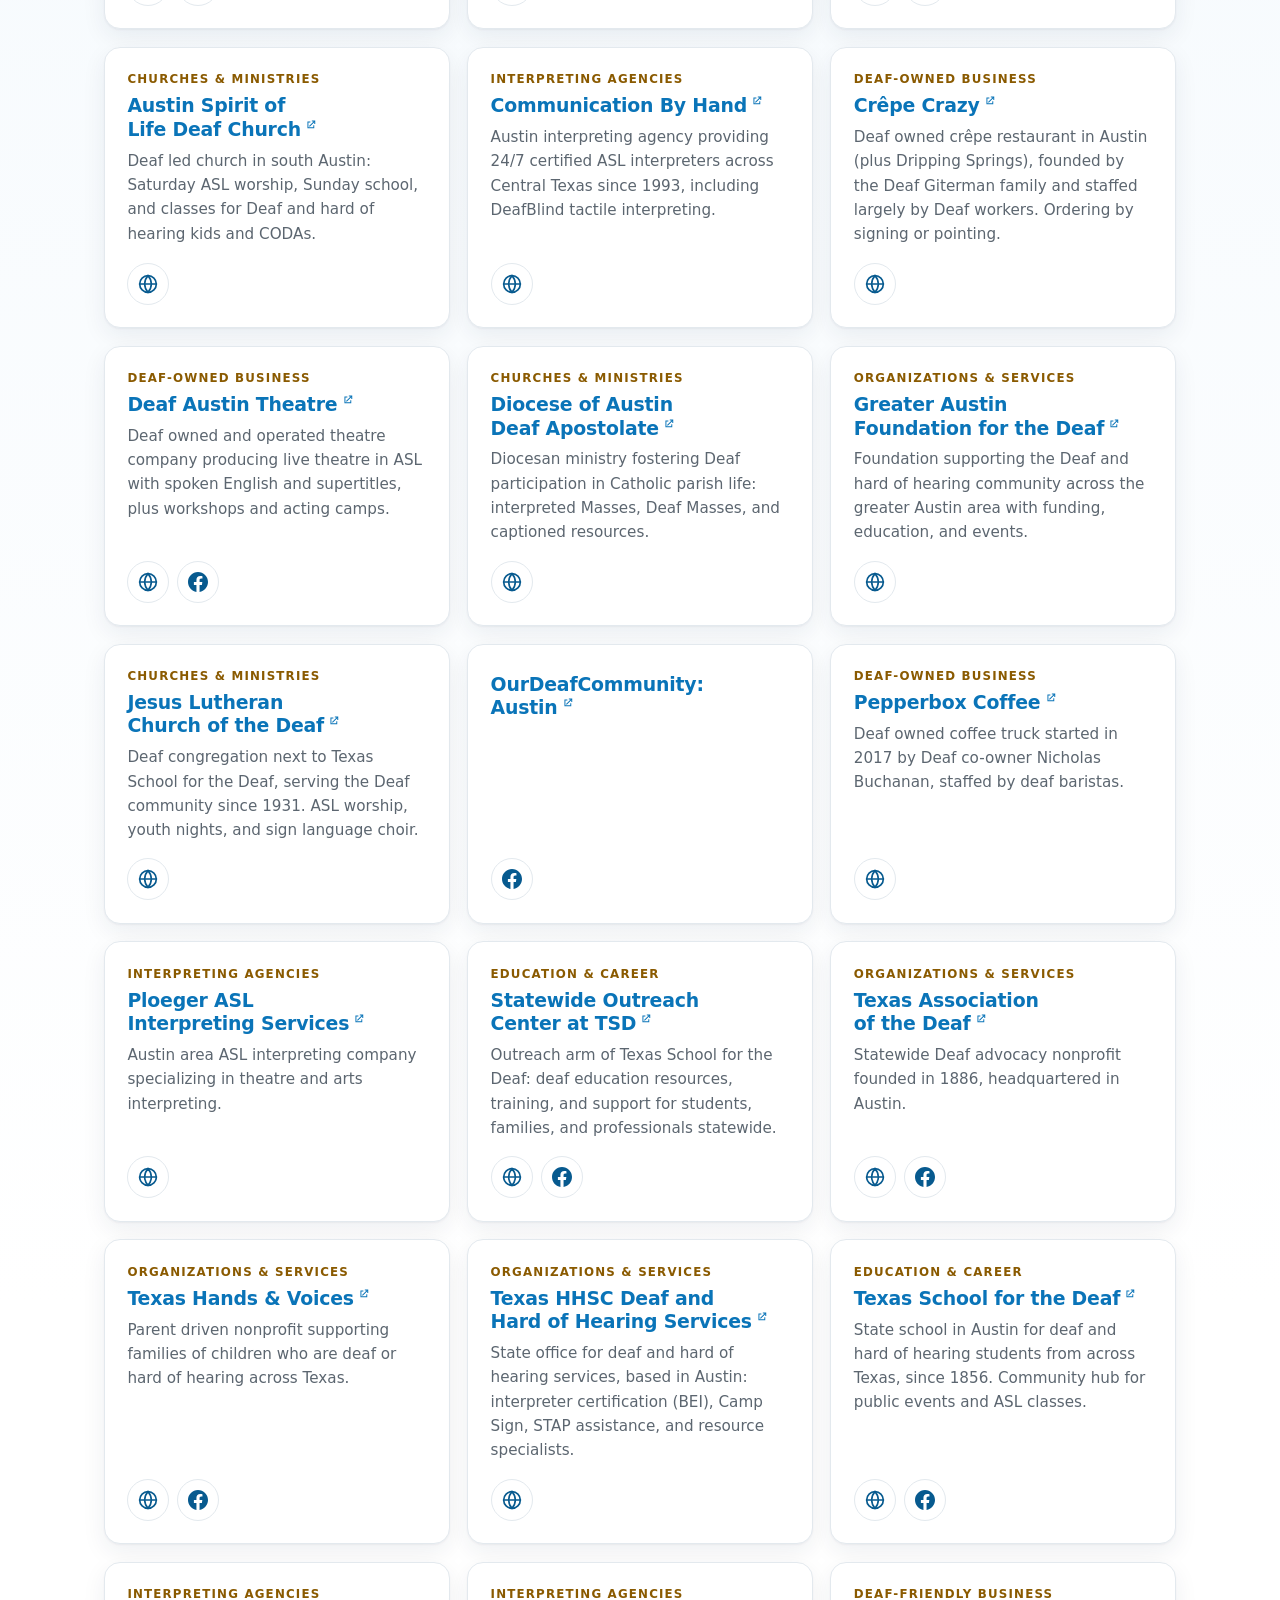
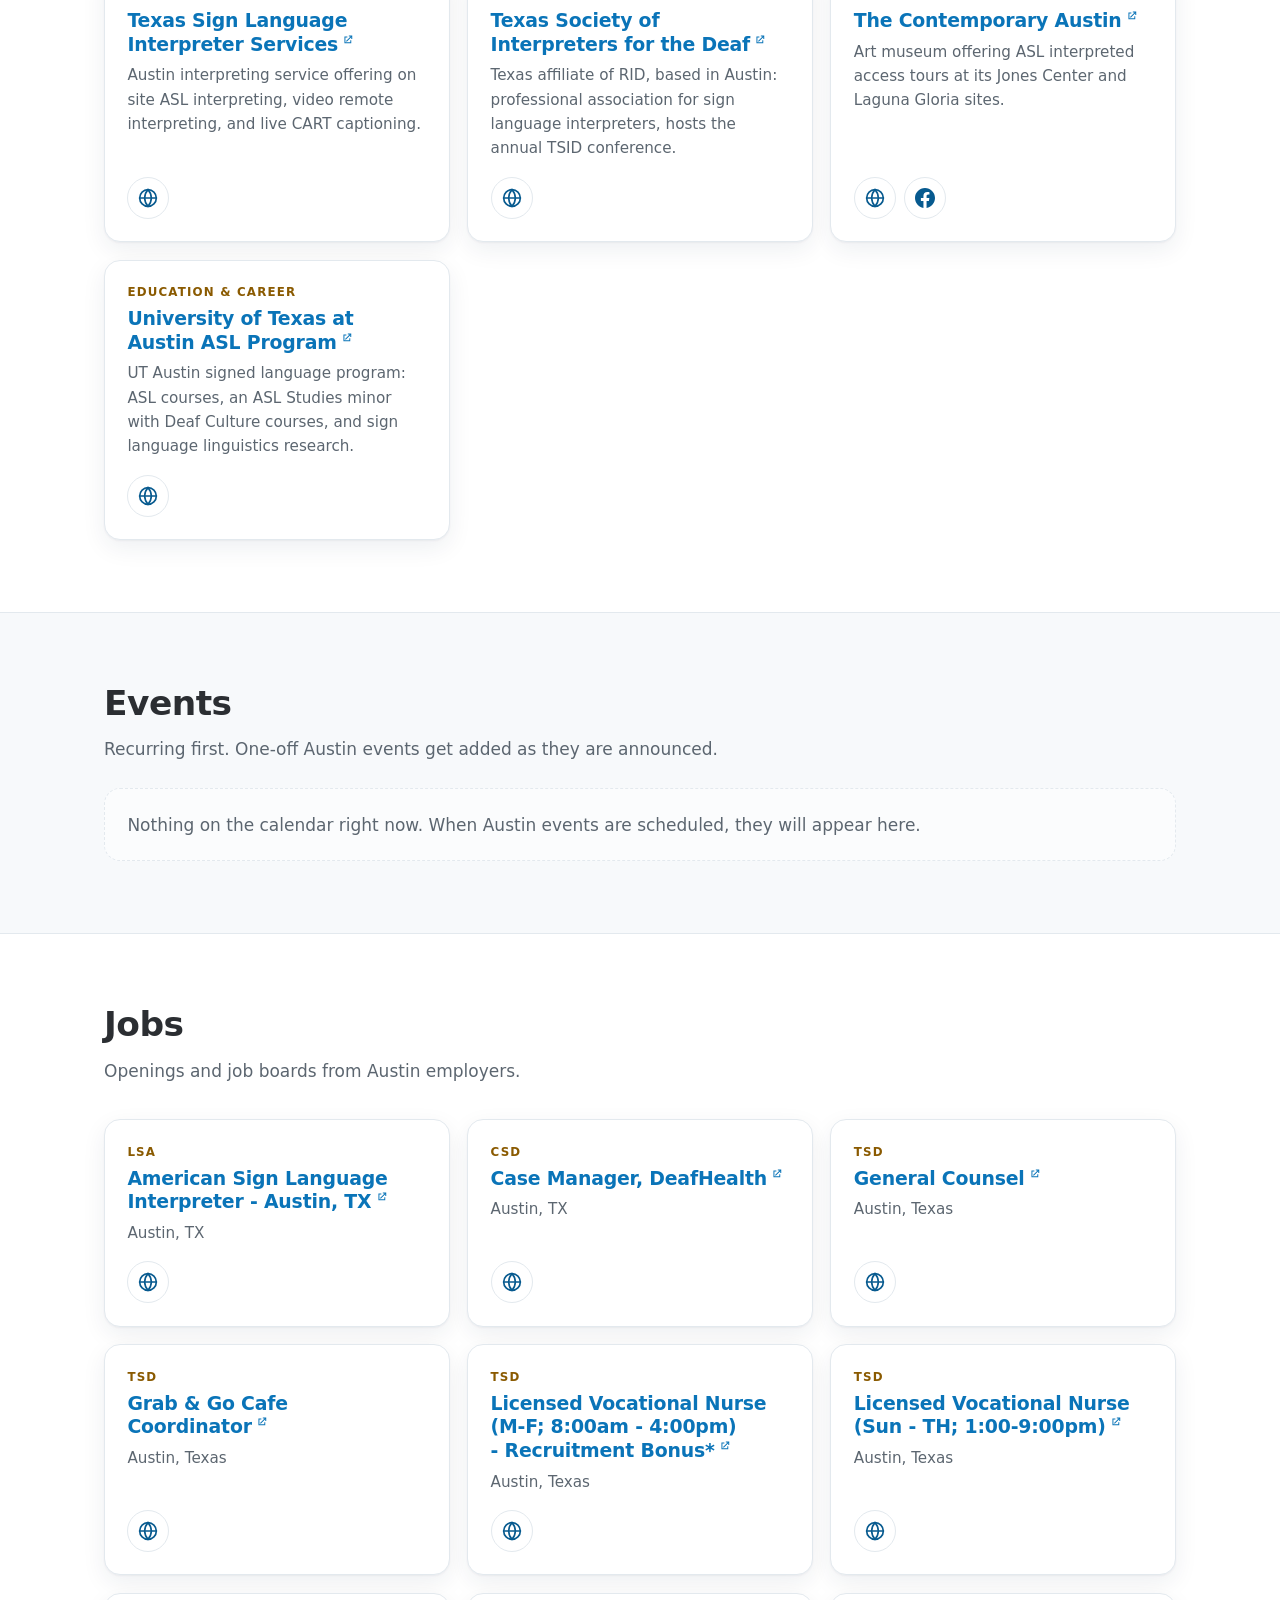
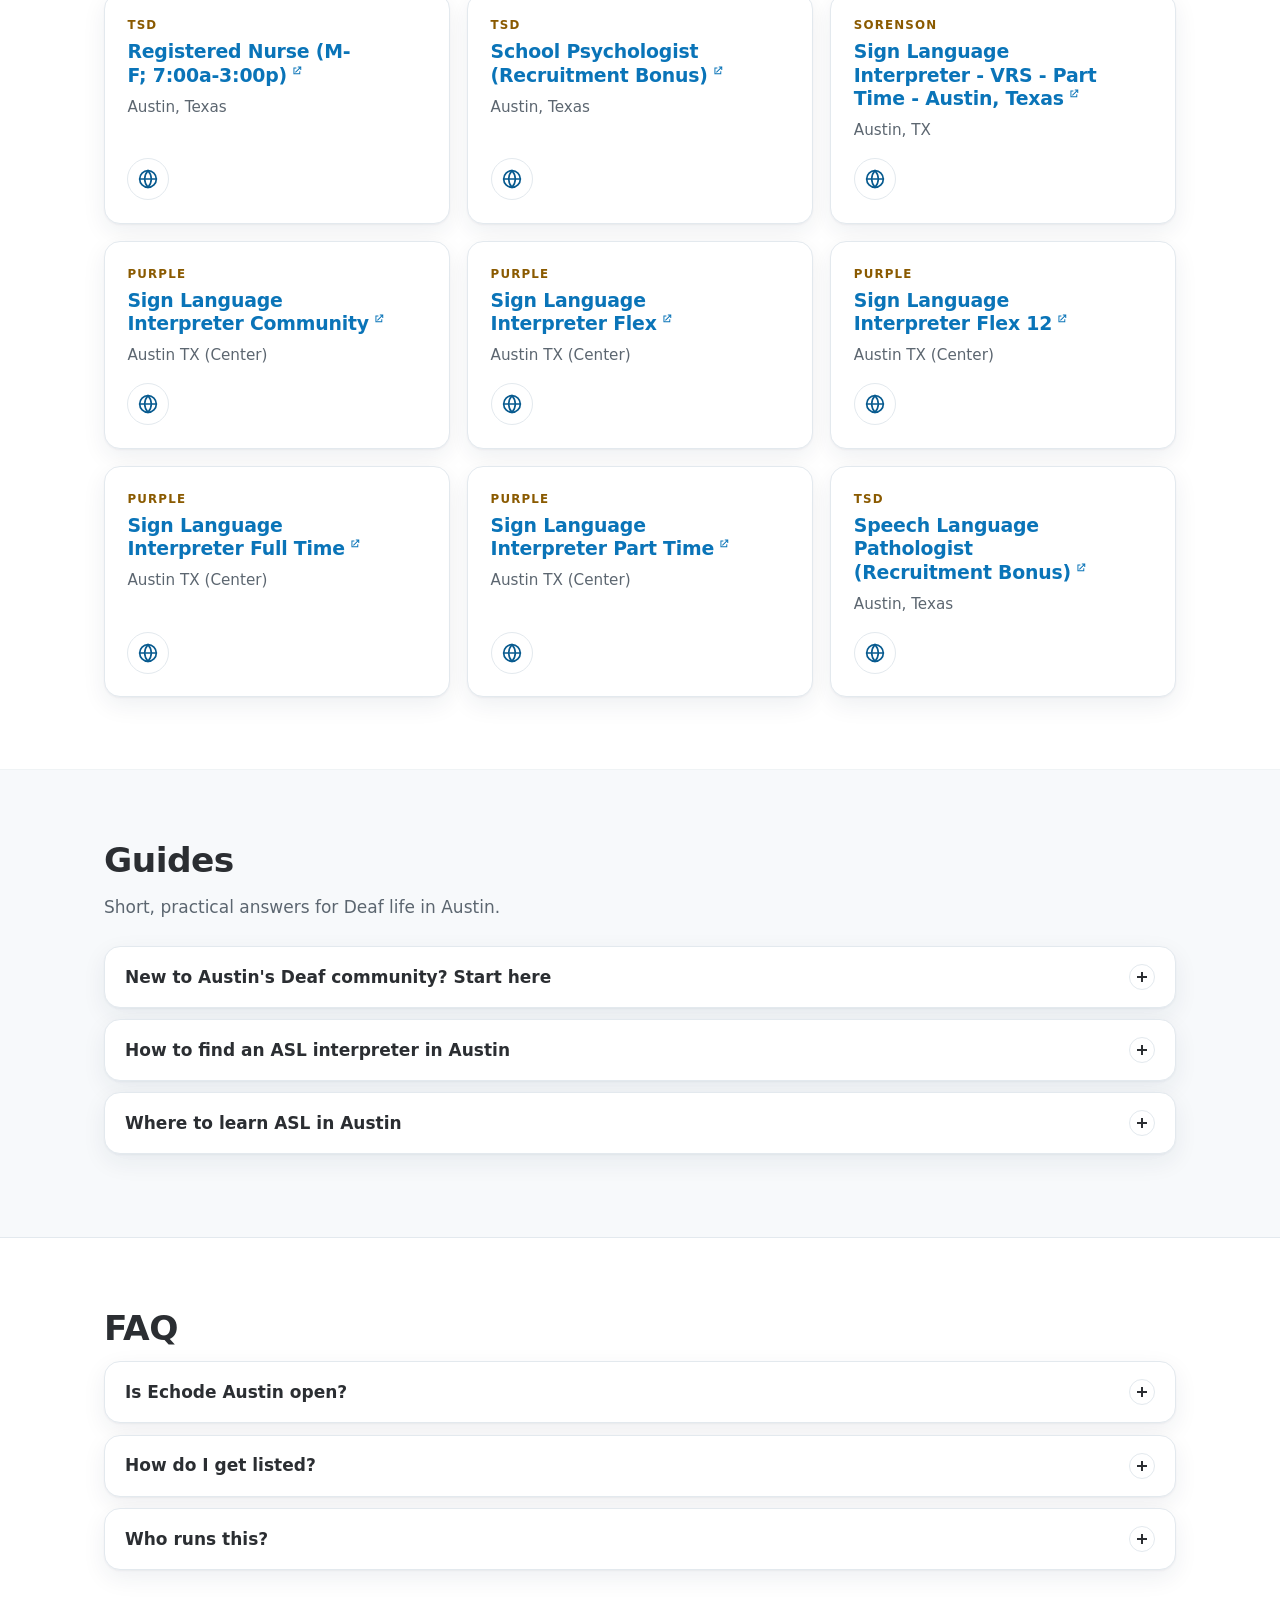
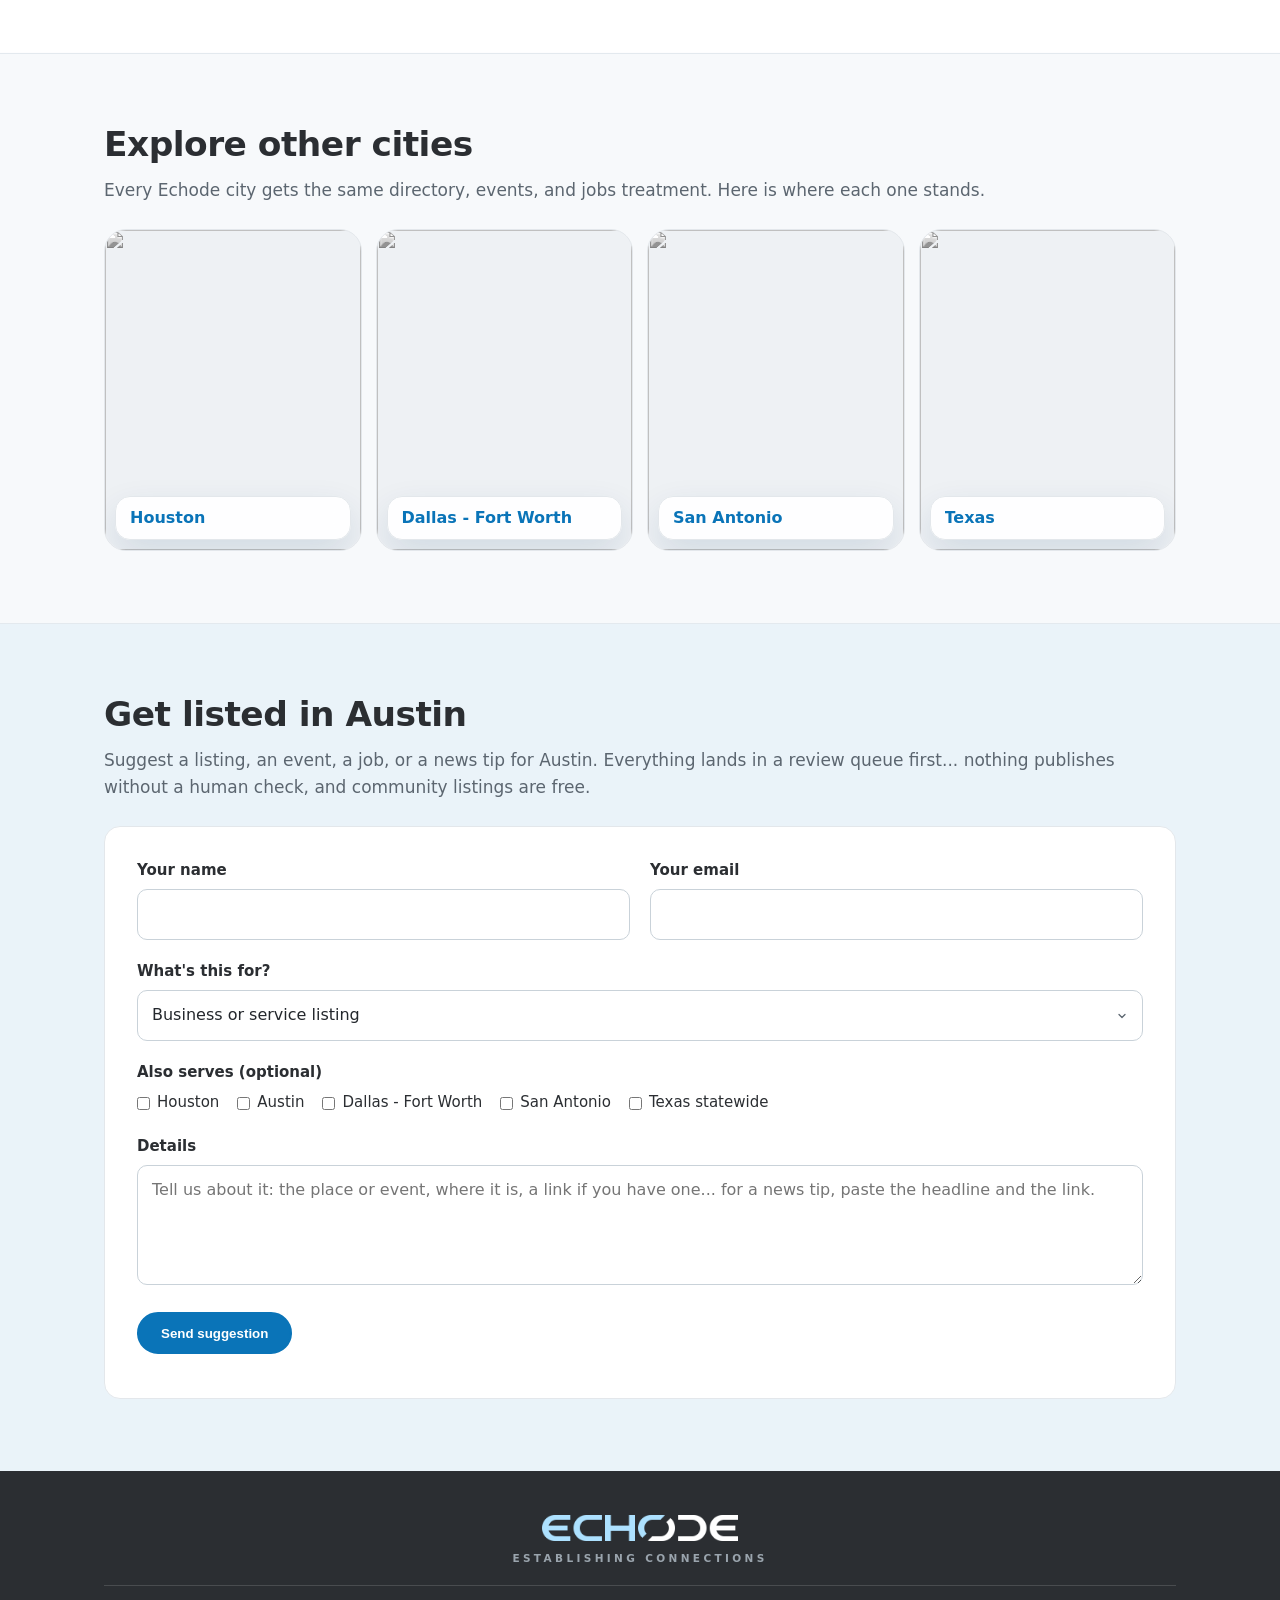
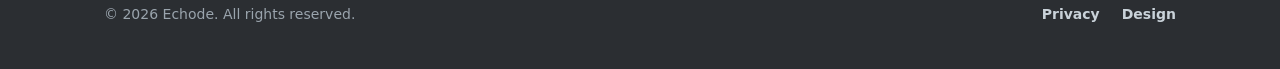
==== commit b2c300a3: "AI chat panel spacing 2026-11-09: 12px top padding on chat form so the input row sits clear of the l" ====
--- a/atx/index.html
+++ b/atx/index.html
@@ -21,7 +21,7 @@
 <meta name="twitter:title" content="Echode Austin - Deaf Community Directory">
 <meta name="twitter:description" content="Echode Austin: Austin's Deaf community directory. Seeded listings, events, jobs, and guides, live now.">
 <meta name="twitter:image" content="https://echode.com/og-image.png">
-<link rel="stylesheet" href="../shared.css?v=9">
+<link rel="stylesheet" href="../shared.css?v=10">
 <!-- Google Analytics -->
 <script async src="https://www.googletagmanager.com/gtag/js?id=G-Y56G4N26M4"></script>
 <script src="../head.js?v=1"></script>
--- a/shared.css
+++ b/shared.css
@@ -374,7 +374,7 @@
 .aichat-msg.user{align-self:flex-end;background:var(--blue-soft);color:var(--ink);border-radius:12px;padding:8px 12px;max-width:85%}
 .aichat-msg.ai{align-self:flex-start}
 .aichat-msg .src{display:block;font-size:.82rem;color:var(--gray);margin-top:6px}
-.aichat-form{display:flex;gap:.6rem;padding:0 16px 12px;background:transparent;border:0;border-radius:0}
+.aichat-form{display:flex;gap:.6rem;padding:12px 16px 12px;background:transparent;border:0;border-radius:0}
 .aichat-form input{flex:1;height:42px;padding:.75rem 1rem;border:1px solid var(--line);border-radius:12px;font:inherit;font-size:1rem;color:var(--ink);background:var(--bg);min-width:0}
 .aichat-form .btn{flex:none;padding:0 16px}
 .aichat-status{margin:0;padding:0 16px 12px}
